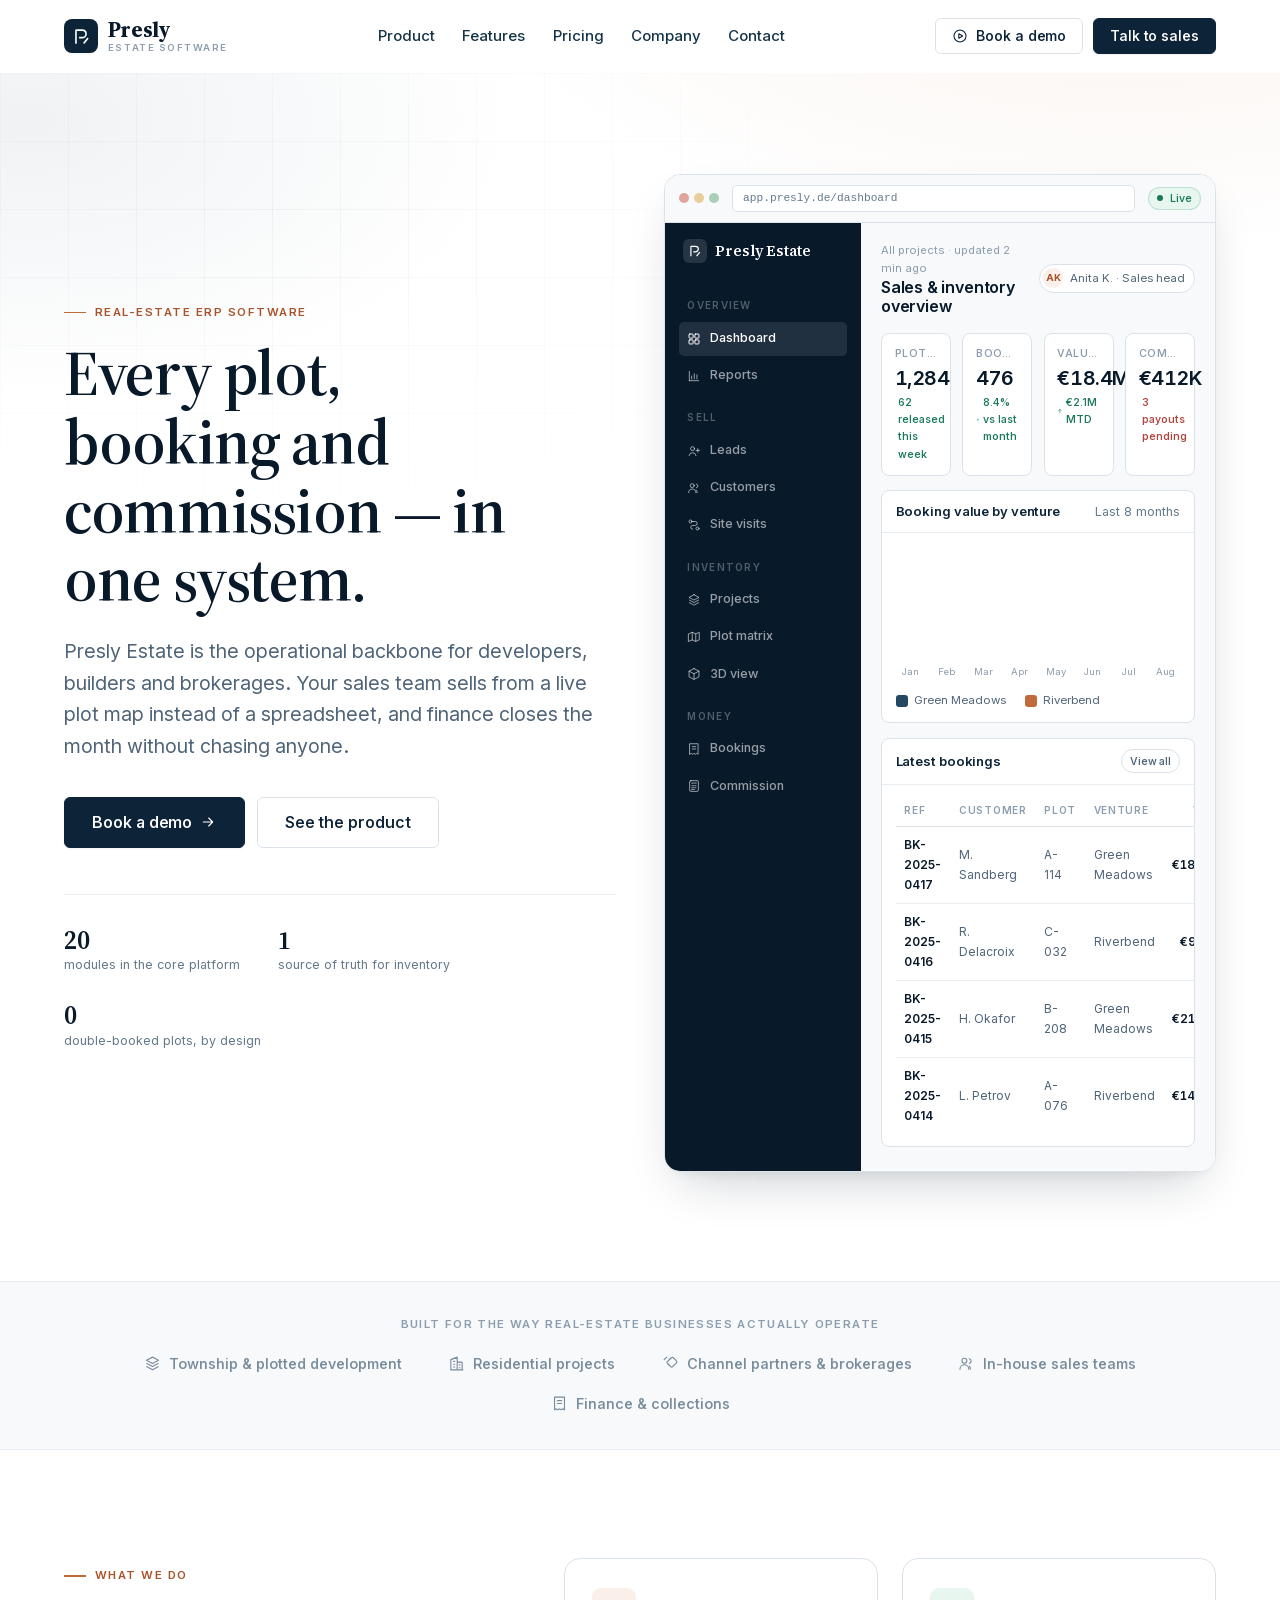
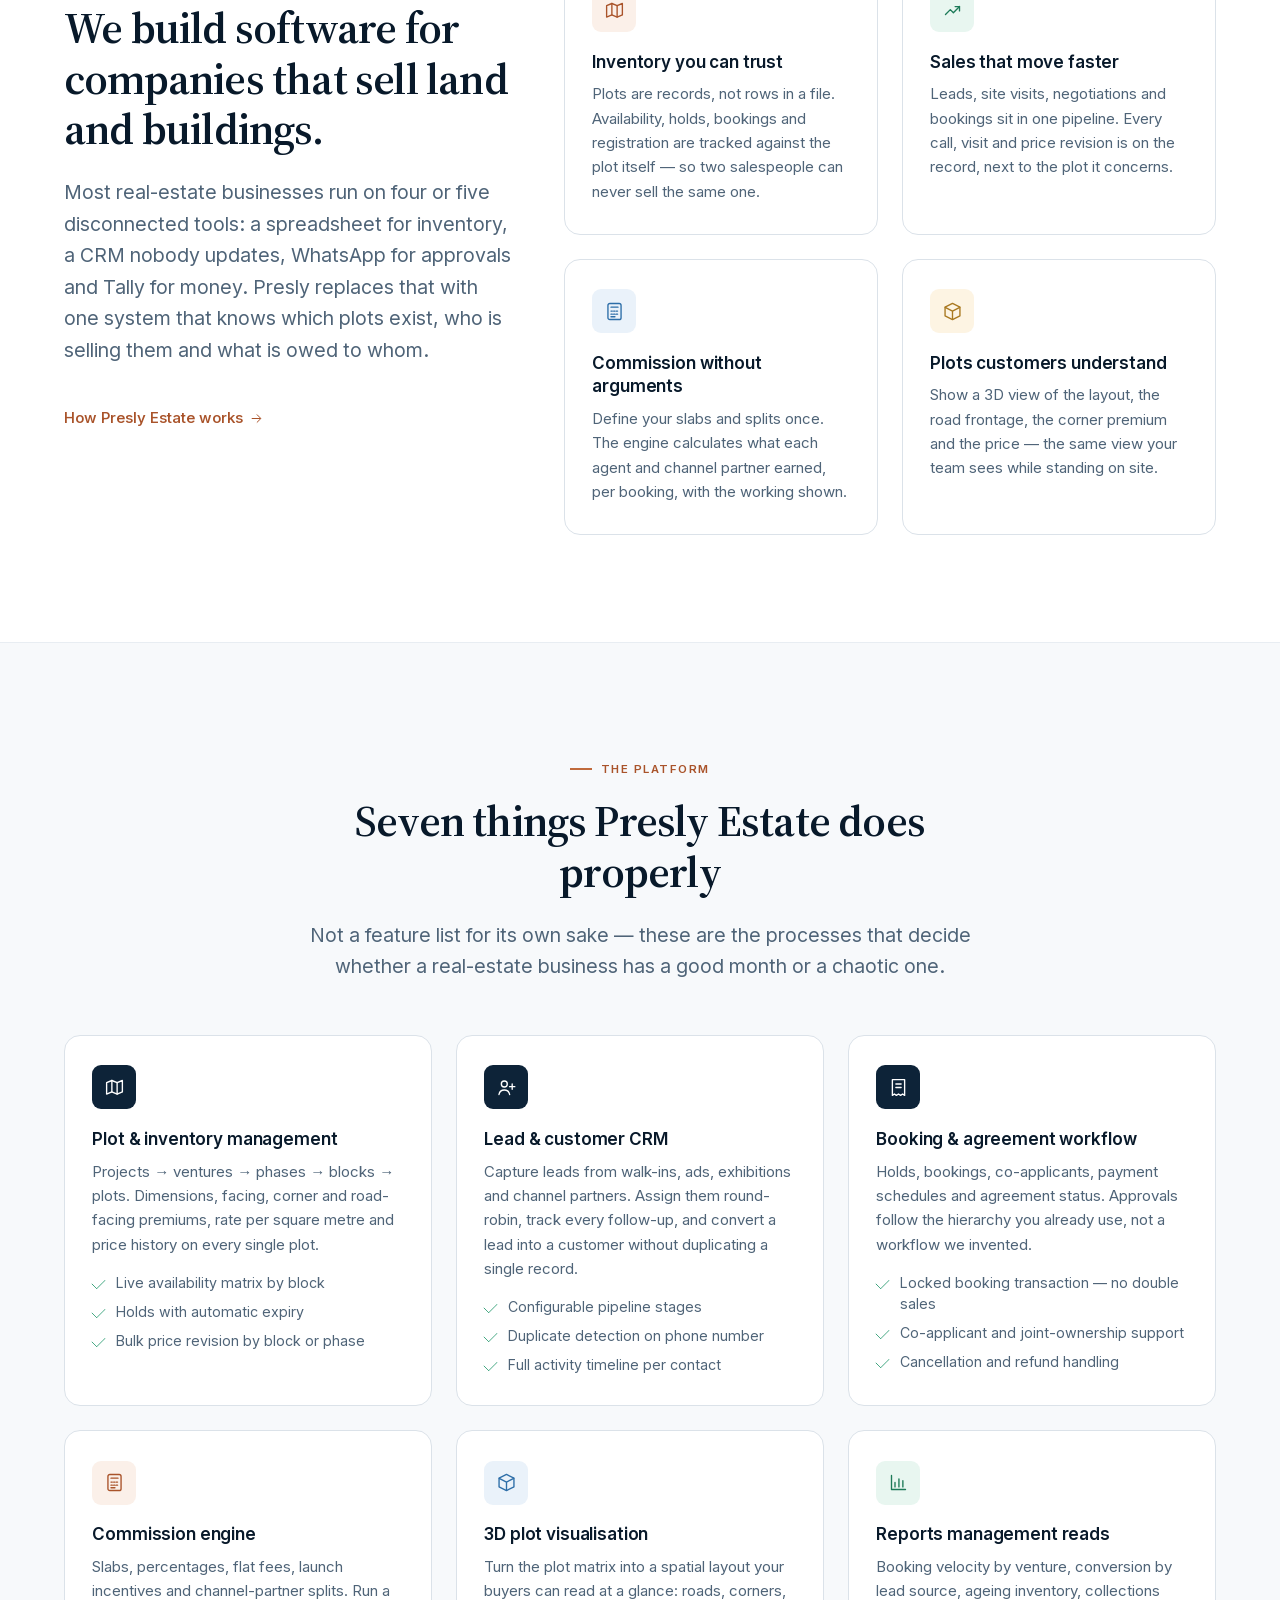
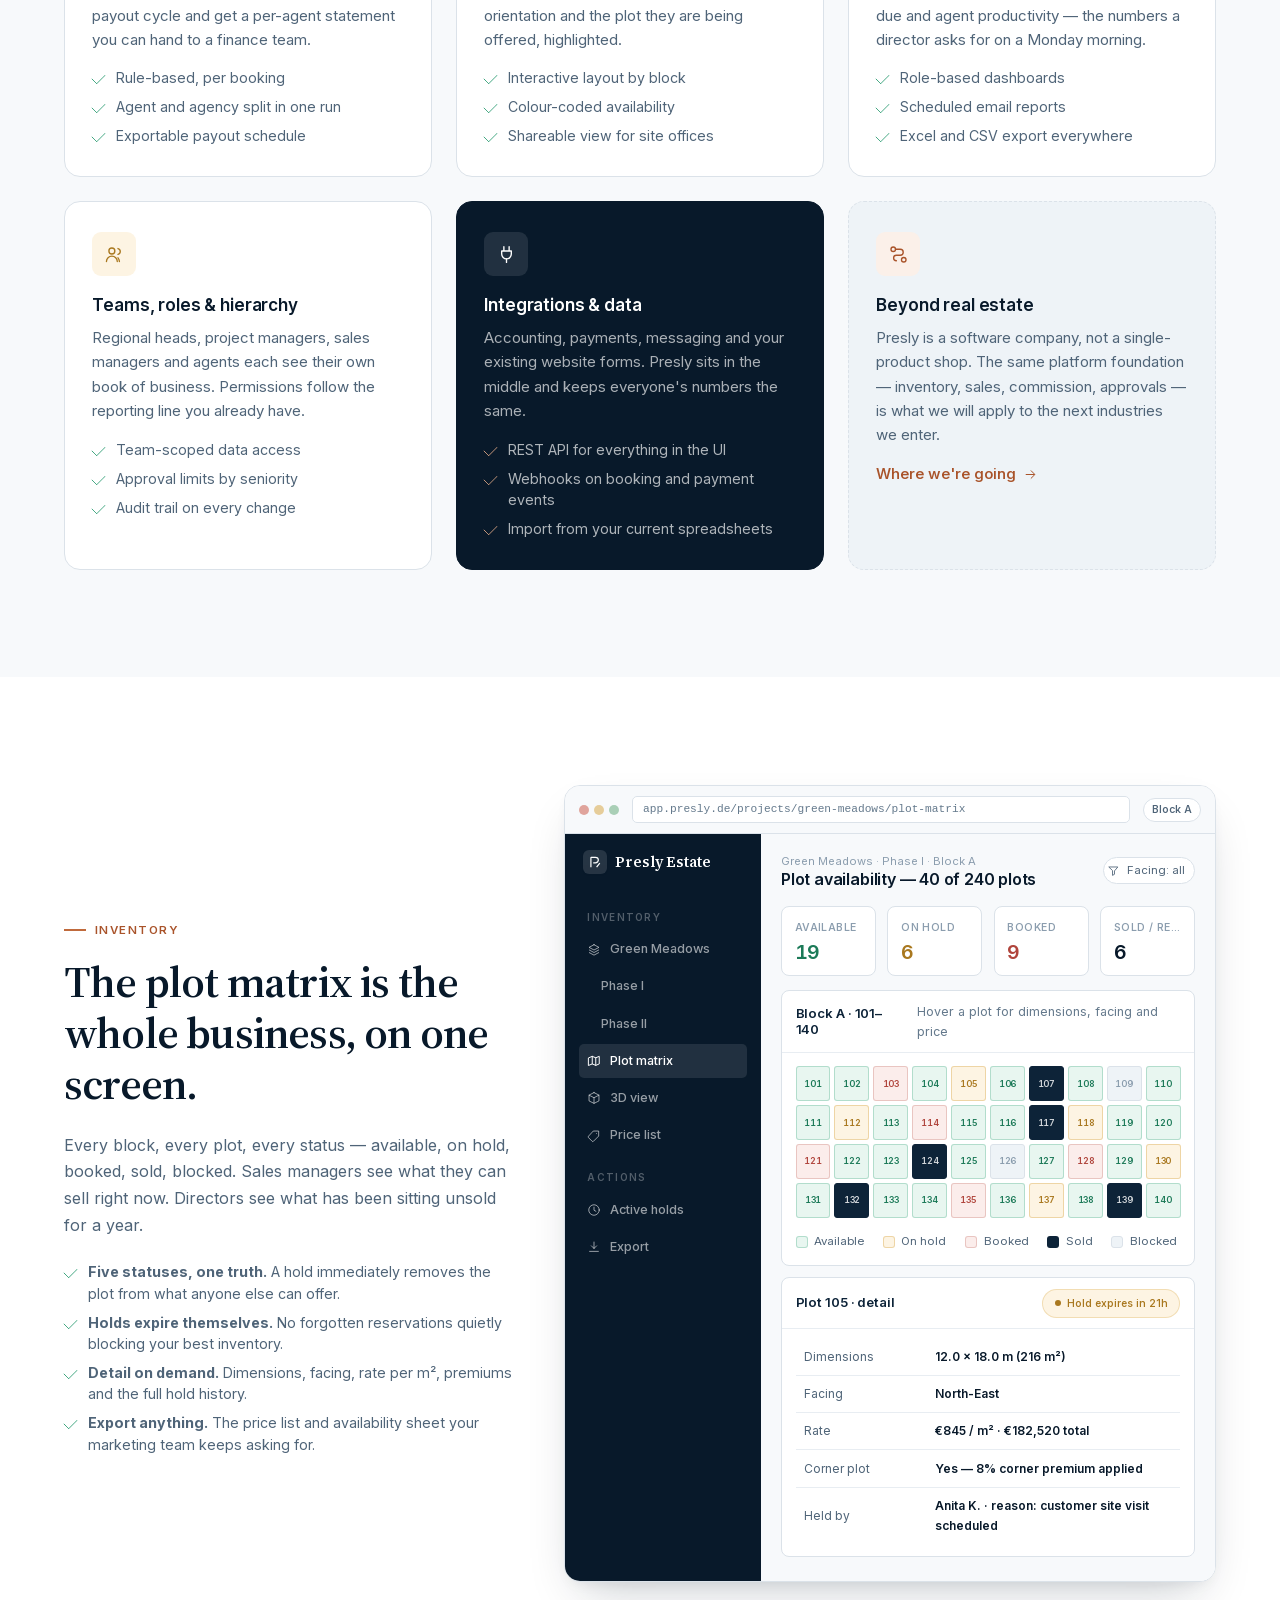
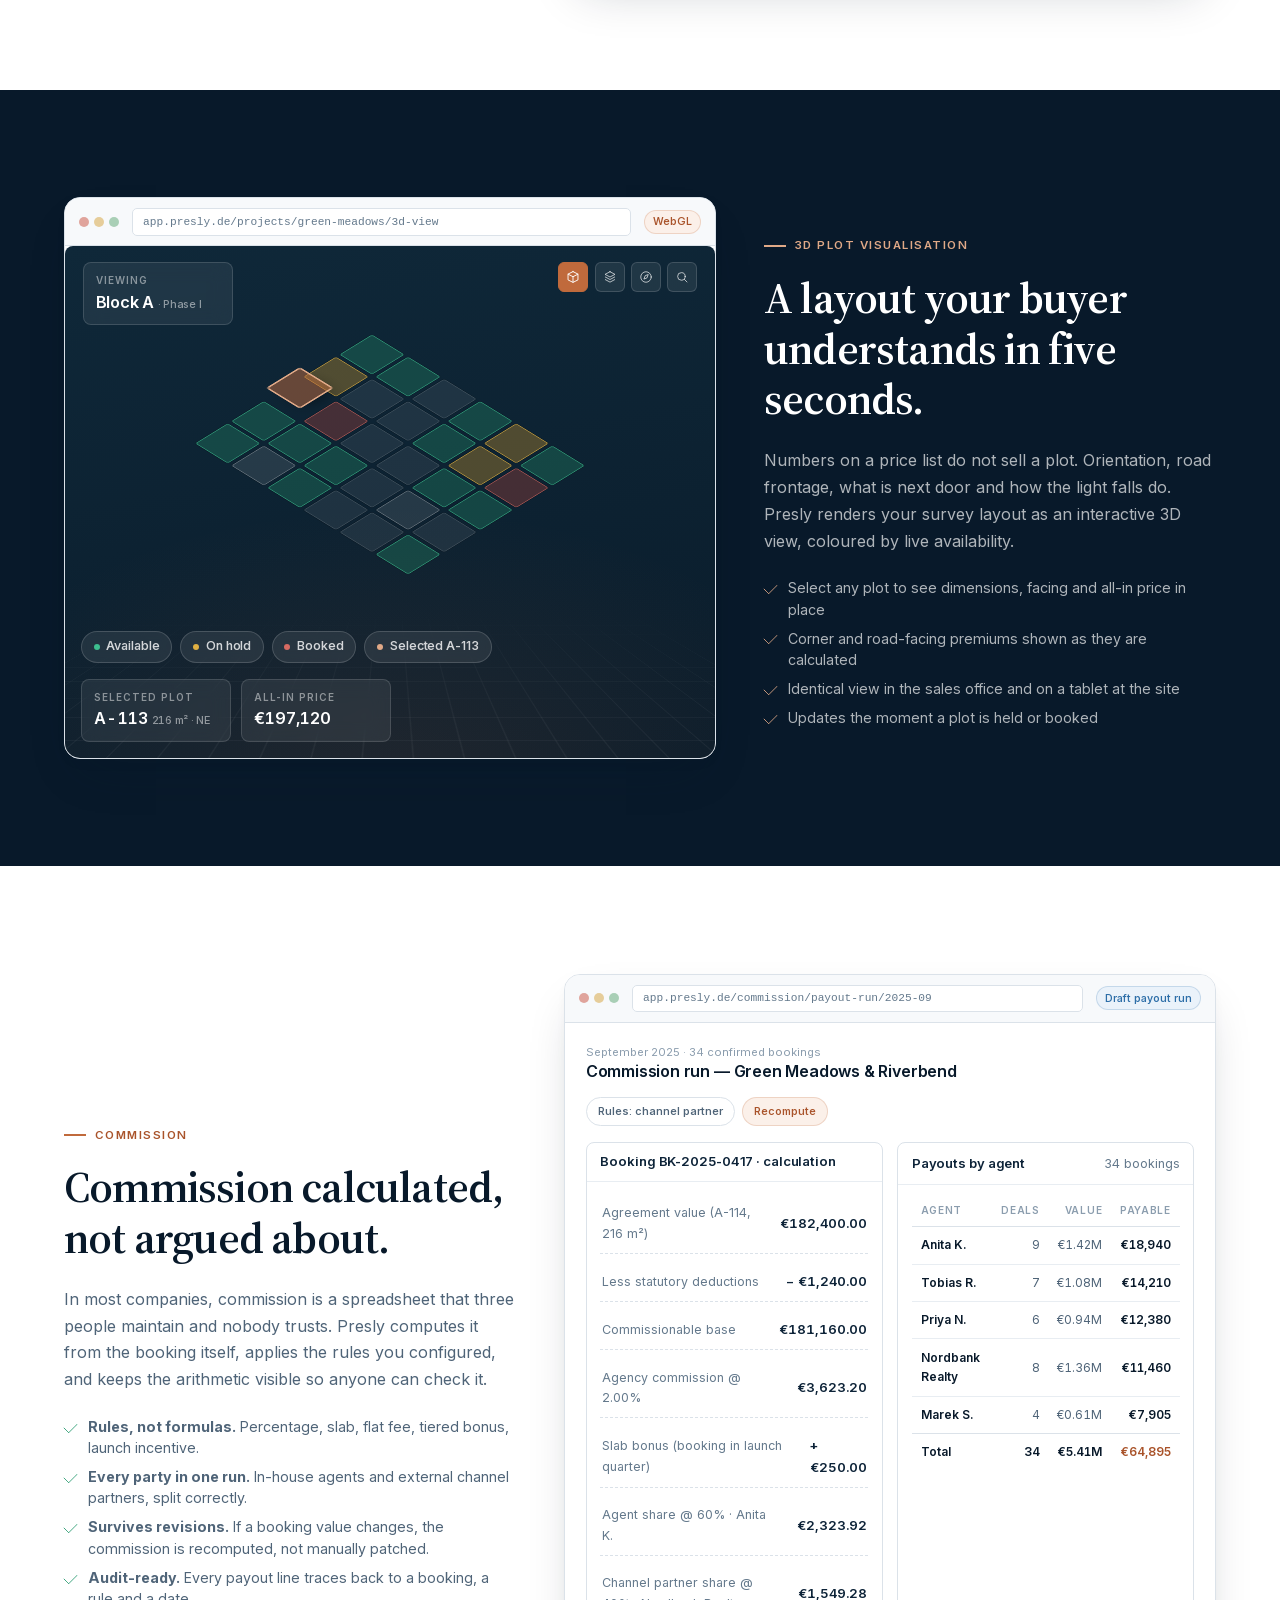
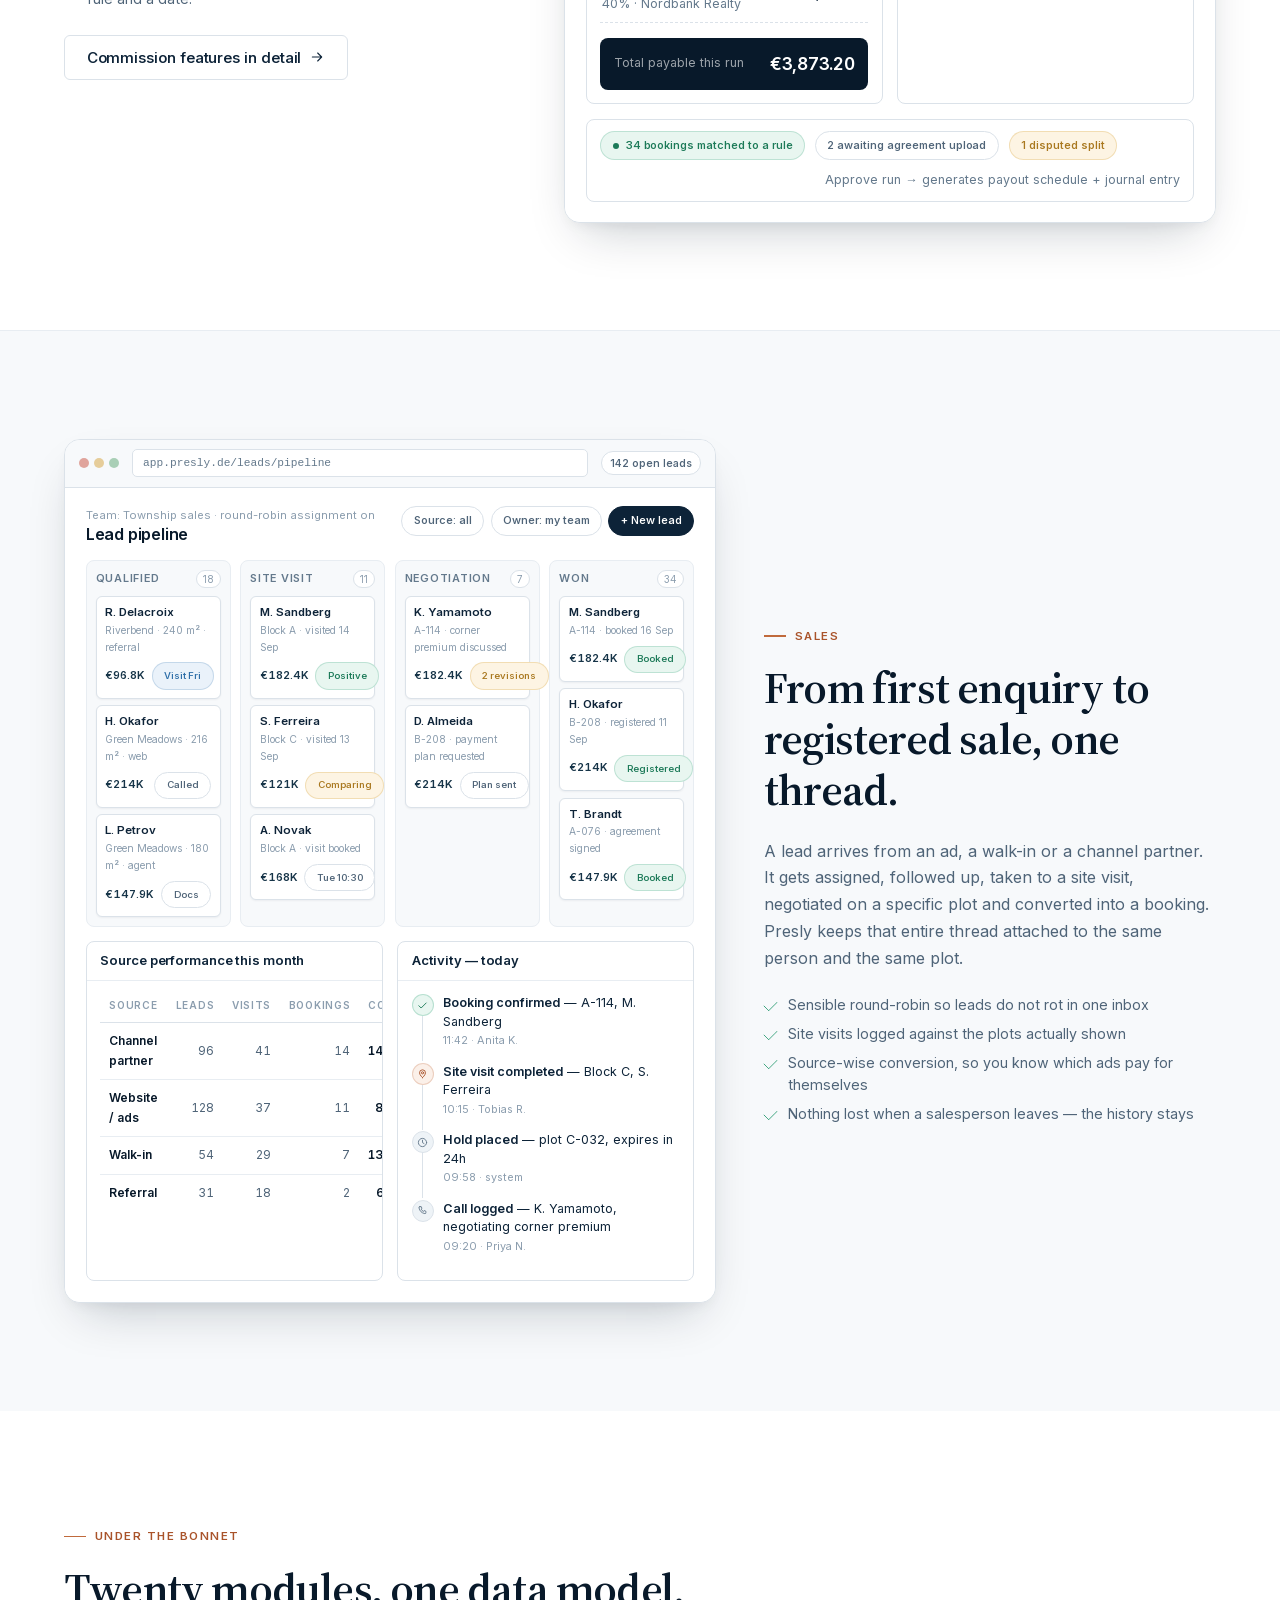
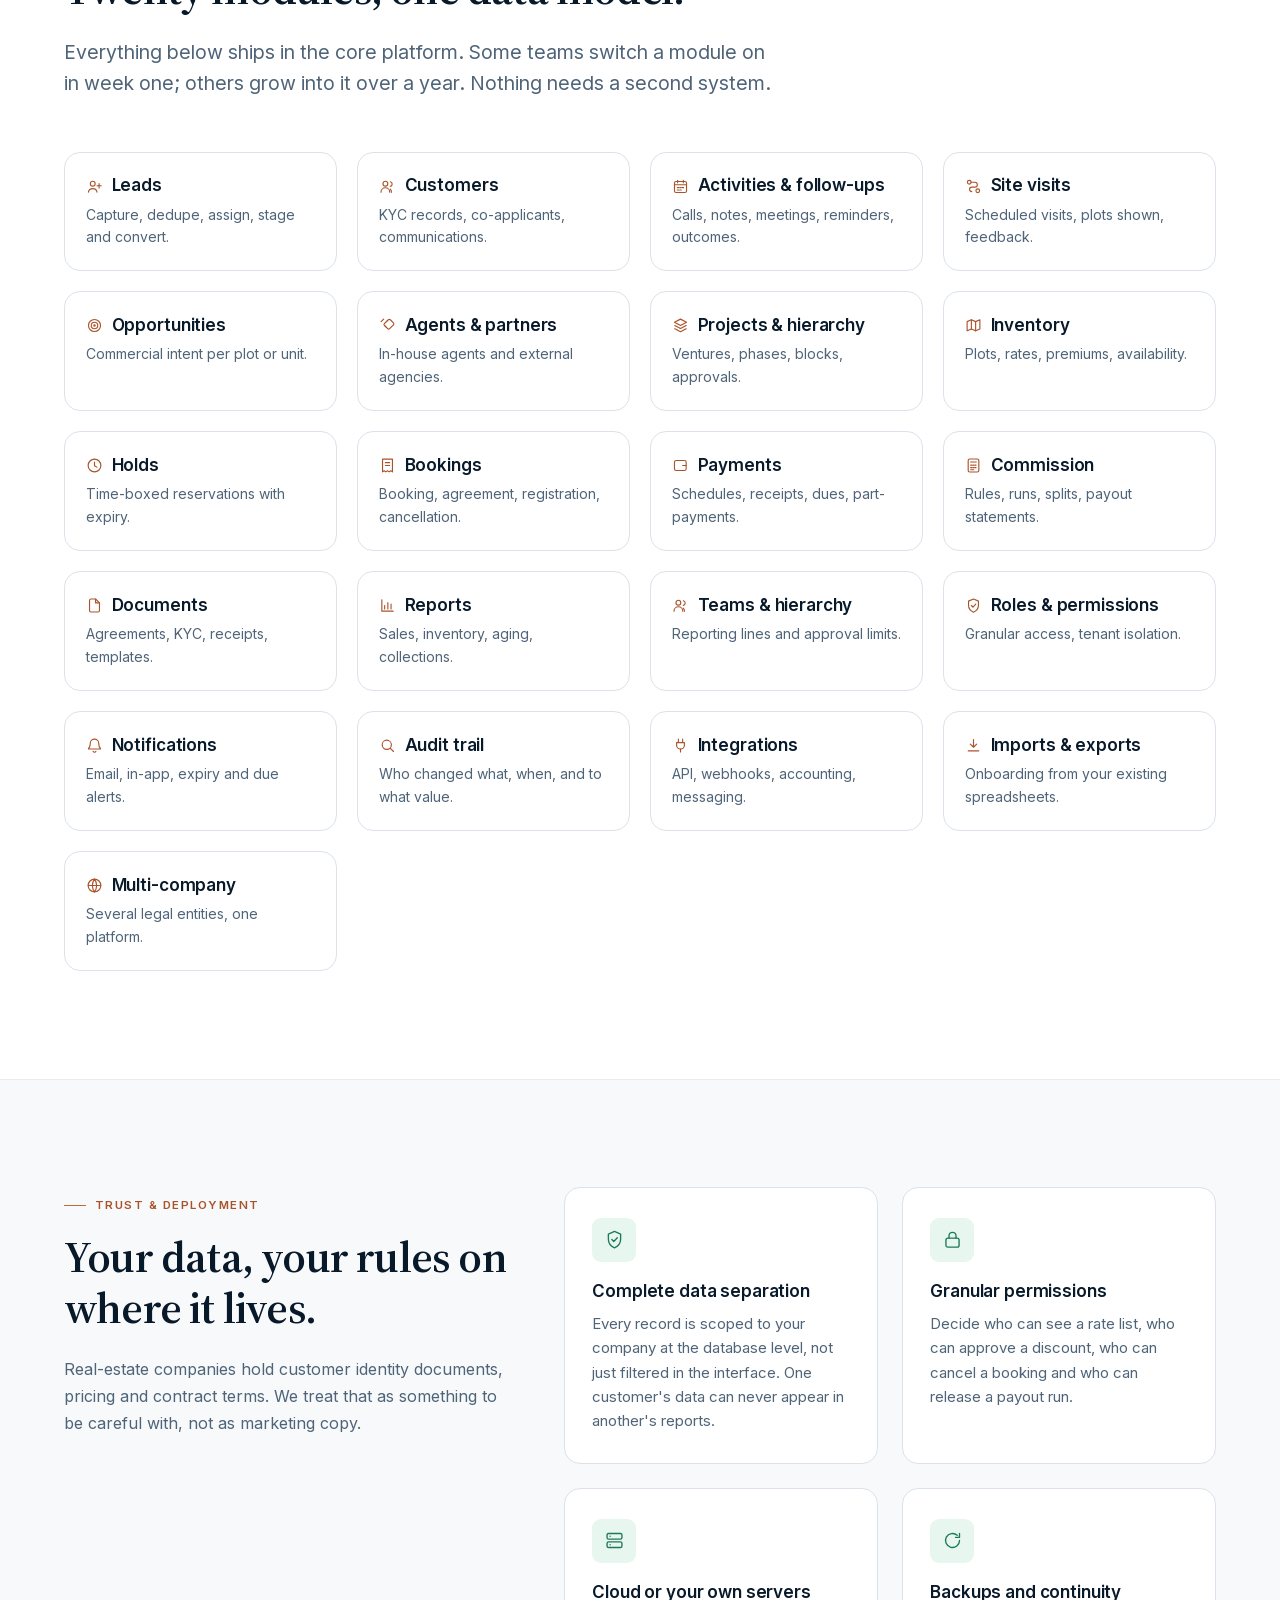
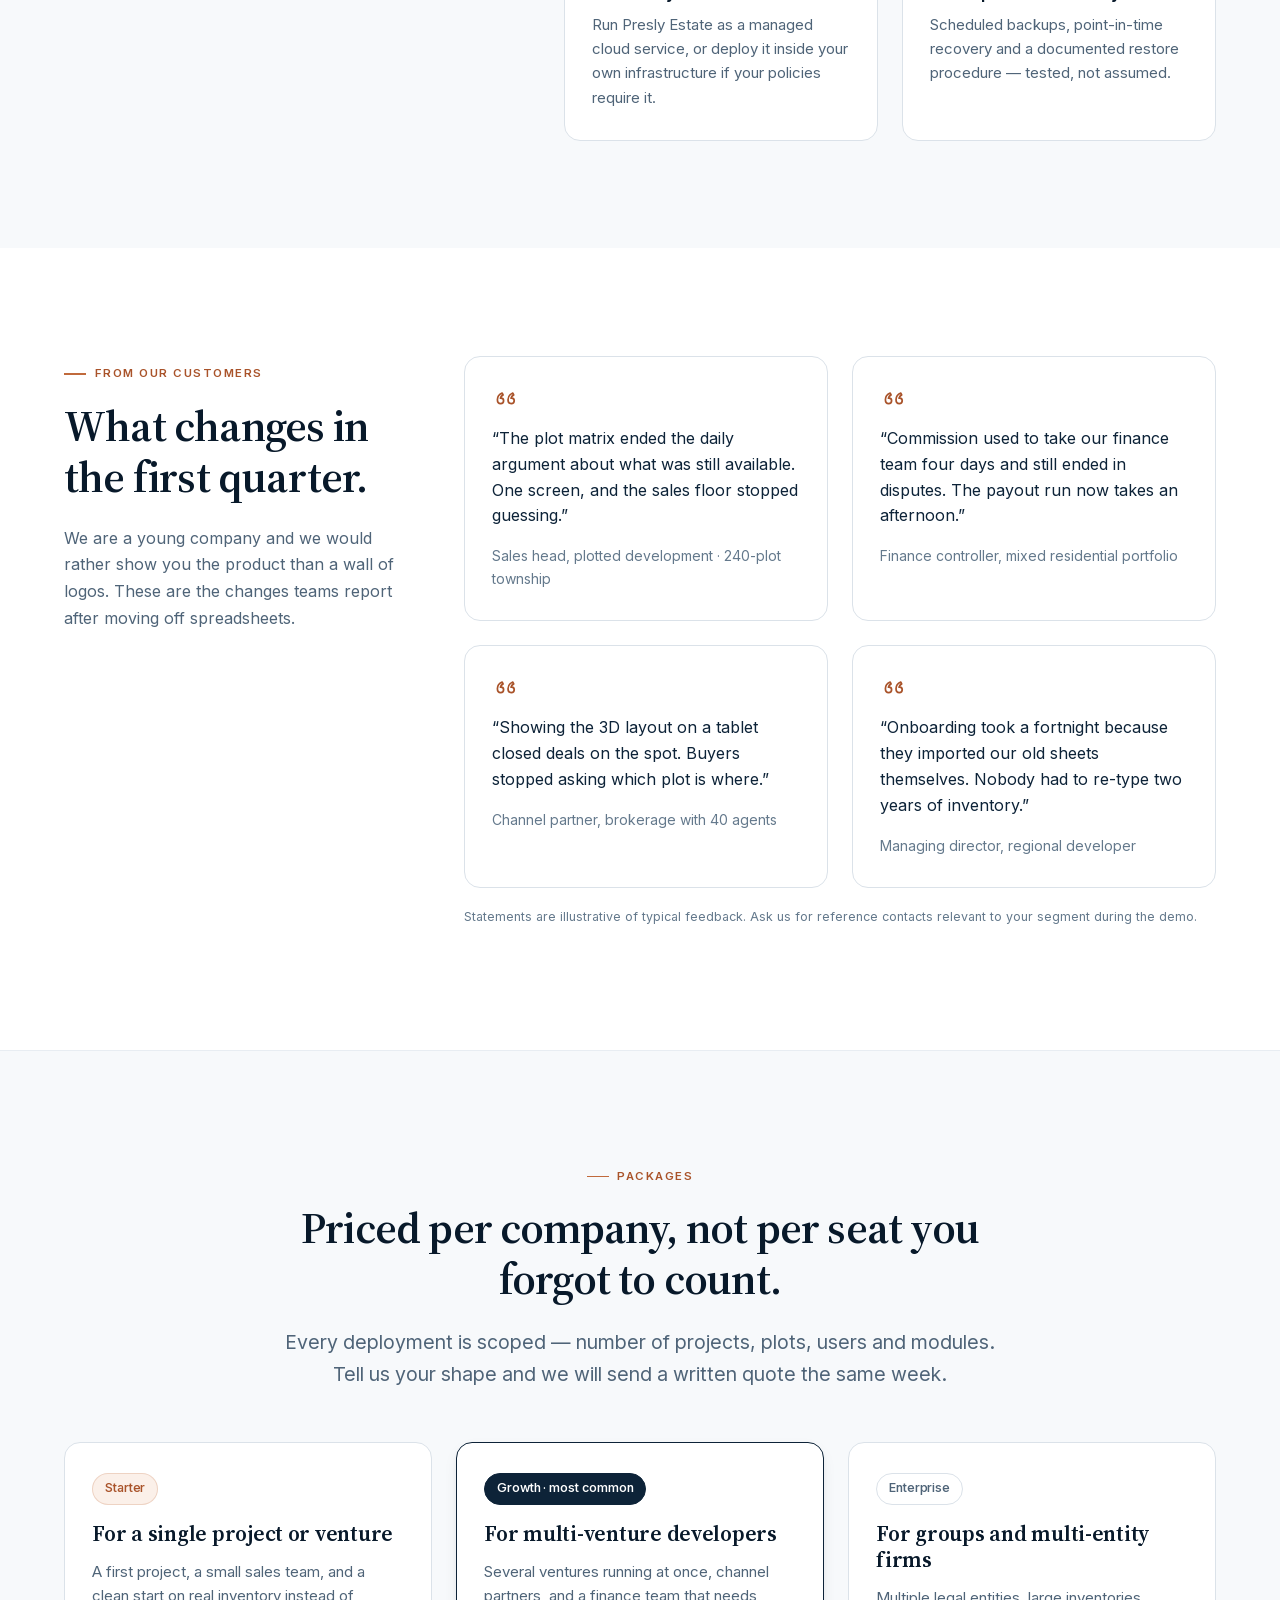
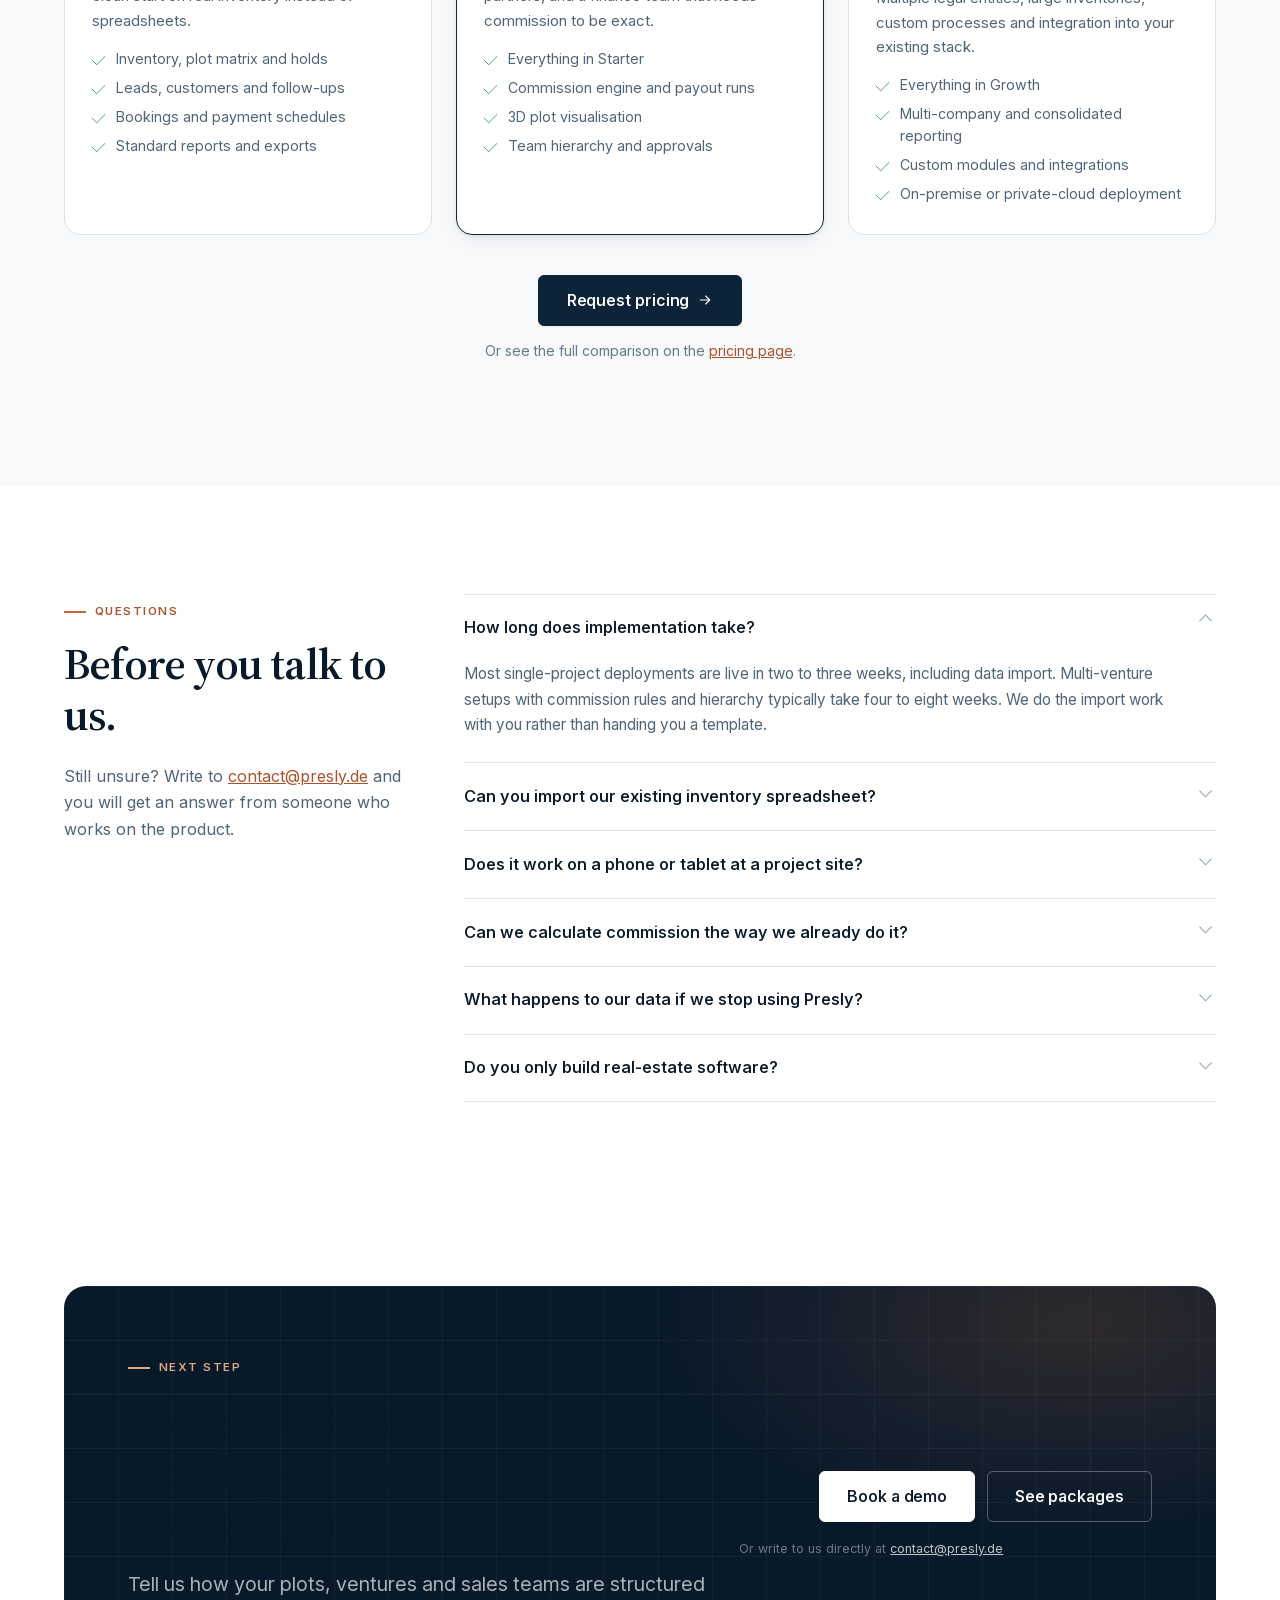
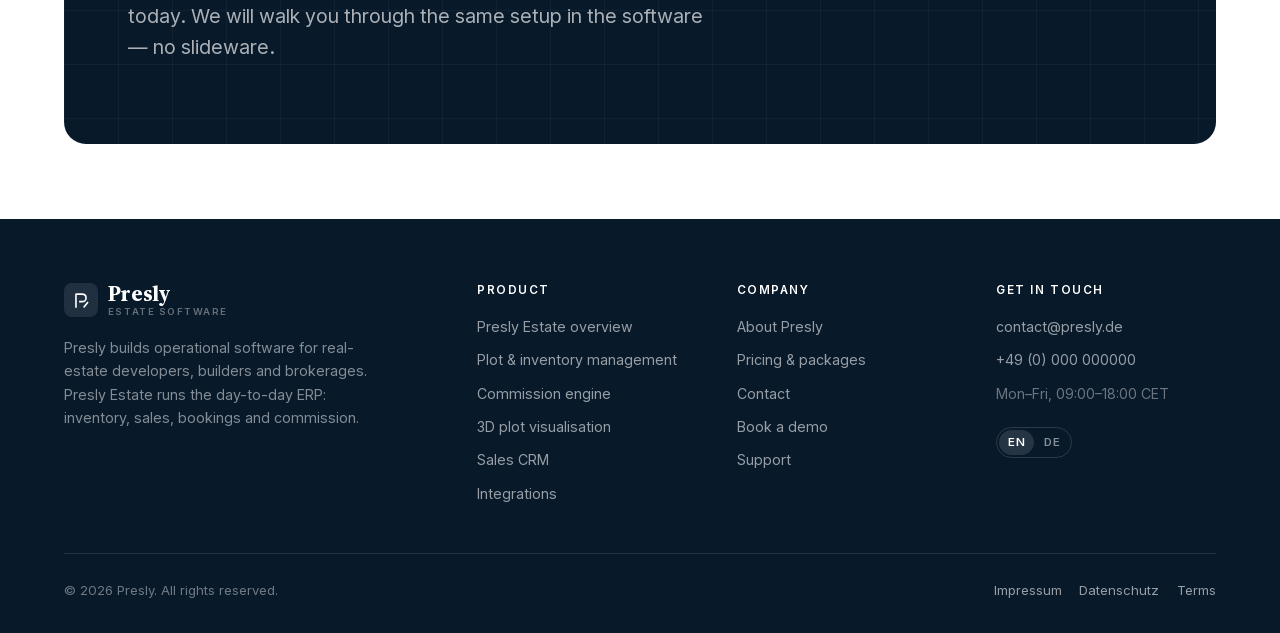
==== index.html @ ed8a93a8 "Initial commit: presly.de static marketing site Static HTML/CSS/JS site with no build step, publishe" ====
<!DOCTYPE html>
<html lang="en">
<head>
<meta charset="utf-8">
<meta name="viewport" content="width=device-width, initial-scale=1">
<title>Presly — Real-Estate ERP for Plots, Bookings &amp; Commission</title>
<meta name="description" content="ERP software for real-estate developers, builders and brokerages. Live plot inventory, sales CRM, bookings and an automated commission engine in one system.">
<link rel="canonical" href="https://www.presly.de/">
<meta name="theme-color" content="#0d2338">
<meta property="og:type" content="website">
<meta property="og:site_name" content="Presly">
<meta property="og:title" content="Presly — Real-Estate ERP for Plots, Bookings &amp; Commission">
<meta property="og:description" content="Live plot inventory, sales CRM, booking workflows and an automated commission engine for real-estate companies.">
<meta property="og:url" content="https://www.presly.de/">
<meta property="og:image" content="https://www.presly.de/assets/img/og-cover.png">
<meta name="twitter:card" content="summary_large_image">
<link rel="icon" href="assets/img/favicon.svg" type="image/svg+xml">
<link rel="apple-touch-icon" href="assets/img/favicon.svg">
<link rel="stylesheet" href="assets/fonts/fonts.css">
<link rel="stylesheet" href="assets/vendor/bootstrap/bootstrap.min.css">
<link rel="stylesheet" href="assets/css/presly.css">
</head>
<body data-page="index">
<svg xmlns="http://www.w3.org/2000/svg" style="display:none" aria-hidden="true" focusable="false">
  <defs>
    <!-- Presly mark: a surveyed plot corner, drawn as a monogram P in negative space -->
    <symbol id="i-mark" viewBox="0 0 24 24">
      <path d="M5 20V4.6c0-.33.27-.6.6-.6h7.1c2.9 0 5.05 2.02 5.05 4.72 0 2.7-2.15 4.7-5.05 4.7H10" fill="none" stroke="currentColor" stroke-width="2.05" stroke-linecap="square" stroke-linejoin="miter"/>
      <path d="M15.4 20 19.6 14.6" fill="none" stroke="currentColor" stroke-width="2.05" stroke-linecap="square"/>
    </symbol>

    <symbol id="i-arrow-right" viewBox="0 0 24 24"><path d="M5 12h13M13 6l6 6-6 6"/></symbol>
    <symbol id="i-arrow-up-right" viewBox="0 0 24 24"><path d="M7 17 17 7M8 7h9v9"/></symbol>
    <symbol id="i-arrow-up" viewBox="0 0 24 24"><path d="M12 19V5M6 11l6-6 6 6"/></symbol>
    <symbol id="i-arrow-down" viewBox="0 0 24 24"><path d="M12 5v14M6 13l6 6 6-6"/></symbol>
    <symbol id="i-check" viewBox="0 0 24 24"><path d="m4 12.5 5 5L20 6.5"/></symbol>
    <symbol id="i-check-circle" viewBox="0 0 24 24"><circle cx="12" cy="12" r="9"/><path d="m8 12.4 2.7 2.7L16.2 9.6"/></symbol>
    <symbol id="i-x" viewBox="0 0 24 24"><path d="M18 6 6 18M6 6l12 12"/></symbol>
    <symbol id="i-minus" viewBox="0 0 24 24"><path d="M5 12h14"/></symbol>
    <symbol id="i-menu" viewBox="0 0 24 24"><path d="M3 6h18M3 12h18M3 18h18"/></symbol>
    <symbol id="i-chevron-down" viewBox="0 0 24 24"><path d="m6 9 6 6 6-6"/></symbol>
    <symbol id="i-chevron-right" viewBox="0 0 24 24"><path d="m9 6 6 6-6 6"/></symbol>

    <symbol id="i-building" viewBox="0 0 24 24"><path d="M4 21V6.5L13 3v18M13 10h6.5a.5.5 0 0 1 .5.5V21M4 21h17M8 9h1.5M8 13h1.5M8 17h1.5M16 14h1M16 18h1"/></symbol>
    <symbol id="i-map" viewBox="0 0 24 24"><path d="m3 6.5 6-2.5 6 2.5 6-2.5v13l-6 2.5-6-2.5-6 2.5z"/><path d="M9 4v13M15 6.5v13"/></symbol>
    <symbol id="i-pin" viewBox="0 0 24 24"><path d="M12 21s6.5-5.5 6.5-10.5a6.5 6.5 0 1 0-13 0C5.5 15.5 12 21 12 21Z"/><circle cx="12" cy="10.5" r="2.4"/></symbol>
    <symbol id="i-layers" viewBox="0 0 24 24"><path d="m12 3 8.5 4.5L12 12 3.5 7.5 12 3Z"/><path d="m4 12 8 4.3 8-4.3M4 16.5 12 20.8l8-4.3"/></symbol>
    <symbol id="i-cube" viewBox="0 0 24 24"><path d="M12 2.8 20.5 7v10L12 21.2 3.5 17V7L12 2.8Z"/><path d="M3.7 7.2 12 11.5l8.3-4.3M12 11.5V21"/></symbol>
    <symbol id="i-grid" viewBox="0 0 24 24"><rect x="3.5" y="3.5" width="7" height="7" rx="1.2"/><rect x="13.5" y="3.5" width="7" height="7" rx="1.2"/><rect x="3.5" y="13.5" width="7" height="7" rx="1.2"/><rect x="13.5" y="13.5" width="7" height="7" rx="1.2"/></symbol>
    <symbol id="i-chart" viewBox="0 0 24 24"><path d="M4 20V4M4 20h16"/><path d="M8 17v-5M12.5 17V8M17 17v-7"/></symbol>
    <symbol id="i-trend" viewBox="0 0 24 24"><path d="M4 16.5 9.5 11l3.5 3.5L20 7.5"/><path d="M15 7.5h5v5"/></symbol>
    <symbol id="i-pie" viewBox="0 0 24 24"><path d="M12 3v9h9"/><path d="M20.5 12A8.5 8.5 0 1 1 12 3.5"/></symbol>
    <symbol id="i-users" viewBox="0 0 24 24"><circle cx="9" cy="8" r="3.4"/><path d="M2.8 20a6.2 6.2 0 0 1 12.4 0"/><path d="M16 5.2a3.4 3.4 0 0 1 0 6.6M17.6 20a6.4 6.4 0 0 0-1.6-4.2"/></symbol>
    <symbol id="i-user-plus" viewBox="0 0 24 24"><circle cx="9.5" cy="8" r="3.4"/><path d="M3.4 20a6.2 6.2 0 0 1 12.2 0M18.5 8v6M15.5 11h6"/></symbol>
    <symbol id="i-handshake" viewBox="0 0 24 24"><path d="m11 6 2.2-2.1a2 2 0 0 1 2.8 0l4.4 4.3a2 2 0 0 1 0 2.8L15 16.4a2 2 0 0 1-2.8 0L8 12.2"/><path d="M11 6 7.6 9.4a1.6 1.6 0 0 0 0 2.3l3 3M3 6.5 6.6 3"/></symbol>
    <symbol id="i-calc" viewBox="0 0 24 24"><rect x="4.5" y="2.8" width="15" height="18.4" rx="2.2"/><path d="M8 7h8M8 11.5h1.5M11 11.5h1.5M14 11.5h1.5M8 15h1.5M11 15h1.5M14 15h1.5M8 18h4.5"/></symbol>
    <symbol id="i-receipt" viewBox="0 0 24 24"><path d="M5 3h14v18l-2.3-1.6L14.4 21l-2.4-1.6L9.6 21l-2.3-1.6L5 21z"/><path d="M9 8h6M9 12h6"/></symbol>
    <symbol id="i-wallet" viewBox="0 0 24 24"><path d="M3.5 7.5A2.5 2.5 0 0 1 6 5h11.5A2.5 2.5 0 0 1 20 7.5v9A2.5 2.5 0 0 1 17.5 19H6a2.5 2.5 0 0 1-2.5-2.5z"/><path d="M15 12h5"/></symbol>
    <symbol id="i-calendar" viewBox="0 0 24 24"><rect x="3.5" y="5" width="17" height="15.5" rx="2.2"/><path d="M3.5 9.5h17M8 3.2v3.6M16 3.2v3.6"/><path d="M7.5 13.5h2M11 13.5h2M14.5 13.5h2M7.5 17h2M11 17h2"/></symbol>
    <symbol id="i-clock" viewBox="0 0 24 24"><circle cx="12" cy="12" r="9"/><path d="M12 7v5.3l3.3 2"/></symbol>
    <symbol id="i-bell" viewBox="0 0 24 24"><path d="M6 9a6 6 0 1 1 12 0c0 5 1.6 6.5 2.4 7.2.3.3.1.8-.3.8H3.9c-.4 0-.6-.5-.3-.8C4.4 15.5 6 14 6 9Z"/><path d="M10 20.2a2.2 2.2 0 0 0 4 0"/></symbol>
    <symbol id="i-search" viewBox="0 0 24 24"><circle cx="11" cy="11" r="6.5"/><path d="m16 16 4.5 4.5"/></symbol>
    <symbol id="i-filter" viewBox="0 0 24 24"><path d="M4 5.5h16l-6.2 7.3V19l-3.6 2v-8.2z"/></symbol>
    <symbol id="i-download" viewBox="0 0 24 24"><path d="M12 3.5v11M7.5 10 12 14.5 16.5 10M4.5 19.5h15"/></symbol>
    <symbol id="i-upload" viewBox="0 0 24 24"><path d="M12 15V4M7.5 8.5 12 4l4.5 4.5M4.5 19.5h15"/></symbol>
    <symbol id="i-file" viewBox="0 0 24 24"><path d="M13.5 2.8H7a2 2 0 0 0-2 2v14.4a2 2 0 0 0 2 2h10a2 2 0 0 0 2-2V8.3z"/><path d="M13.5 2.8v5.5H19"/></symbol>
    <symbol id="i-folder" viewBox="0 0 24 24"><path d="M3.5 7.5A2 2 0 0 1 5.5 5.5h3.6l2 2.5h7.4a2 2 0 0 1 2 2v7.5a2 2 0 0 1-2 2h-13a2 2 0 0 1-2-2z"/></symbol>
    <symbol id="i-shield" viewBox="0 0 24 24"><path d="M12 21.5c4.5-2 7-5.3 7-9.8V5.8L12 2.8 5 5.8v5.9c0 4.5 2.5 7.8 7 9.8Z"/><path d="m9 12 2.2 2.2L15.2 10"/></symbol>
    <symbol id="i-lock" viewBox="0 0 24 24"><rect x="4.5" y="10.5" width="15" height="10.2" rx="2.2"/><path d="M8 10.5V7.8a4 4 0 0 1 8 0v2.7"/></symbol>
    <symbol id="i-cloud" viewBox="0 0 24 24"><path d="M7.2 19h10a4.3 4.3 0 0 0 .5-8.6 6 6 0 0 0-11.4-1.6A4.2 4.2 0 0 0 7.2 19Z"/></symbol>
    <symbol id="i-server" viewBox="0 0 24 24"><rect x="3.5" y="4" width="17" height="6.4" rx="1.8"/><rect x="3.5" y="13.6" width="17" height="6.4" rx="1.8"/><path d="M7 7.2h.01M7 16.8h.01"/></symbol>
    <symbol id="i-globe" viewBox="0 0 24 24"><circle cx="12" cy="12" r="9"/><path d="M3.2 12h17.6M12 3a15 15 0 0 1 0 18M12 3a15 15 0 0 0 0 18"/></symbol>
    <symbol id="i-phone" viewBox="0 0 24 24"><path d="M6.2 3.6h3.1l1.6 4-2 1.3a11.5 11.5 0 0 0 5.2 5.2l1.3-2 4 1.6v3.1a2 2 0 0 1-2.2 2A16.4 16.4 0 0 1 4.2 5.8a2 2 0 0 1 2-2.2Z"/></symbol>
    <symbol id="i-mail" viewBox="0 0 24 24"><rect x="3" y="5" width="18" height="14" rx="2.2"/><path d="m3.8 6.6 7.2 5.4a1.7 1.7 0 0 0 2 0l7.2-5.4"/></symbol>
    <symbol id="i-send" viewBox="0 0 24 24"><path d="M21 3 10.5 13.5M21 3l-6.8 18-3.7-7.5L3 9.8 21 3Z"/></symbol>
    <symbol id="i-message" viewBox="0 0 24 24"><path d="M20.5 12a8 8 0 0 1-8 8H4.5l1.7-3.3A8 8 0 1 1 20.5 12Z"/></symbol>
    <symbol id="i-help" viewBox="0 0 24 24"><circle cx="12" cy="12" r="9"/><path d="M9.6 9.4a2.5 2.5 0 0 1 4.9.6c0 1.7-2.4 2-2.4 3.6"/><path d="M12 17.2h.01"/></symbol>
    <symbol id="i-target" viewBox="0 0 24 24"><circle cx="12" cy="12" r="8.5"/><circle cx="12" cy="12" r="4.6"/><circle cx="12" cy="12" r="1"/></symbol>
    <symbol id="i-compass" viewBox="0 0 24 24"><circle cx="12" cy="12" r="9"/><path d="m15.6 8.4-2 5.2-5.2 2 2-5.2z"/></symbol>
    <symbol id="i-sliders" viewBox="0 0 24 24"><path d="M4 7h9M17 7h3M4 12h3M11 12h9M4 17h9M17 17h3"/><circle cx="15" cy="7" r="2"/><circle cx="9" cy="12" r="2"/><circle cx="15" cy="17" r="2"/></symbol>
    <symbol id="i-key" viewBox="0 0 24 24"><circle cx="8" cy="15.5" r="4.2"/><path d="m11 12.5 7.5-7.5M16 7.5 18.5 10M14 9.5l2 2"/></symbol>
    <symbol id="i-tag" viewBox="0 0 24 24"><path d="M11.4 3.5H20v8.6l-8.9 8.9a1.6 1.6 0 0 1-2.3 0l-6.3-6.3a1.6 1.6 0 0 1 0-2.3z"/><path d="M16.2 7.8h.01"/></symbol>
    <symbol id="i-route" viewBox="0 0 24 24"><circle cx="6" cy="6" r="2.6"/><circle cx="18" cy="18" r="2.6"/><path d="M8.6 6H14a3.4 3.4 0 0 1 0 6.8H9.6a3.2 3.2 0 0 0 0 6.4"/></symbol>
    <symbol id="i-refresh" viewBox="0 0 24 24"><path d="M20 12a8 8 0 1 1-2.6-5.9"/><path d="M20 4v4.5h-4.5"/></symbol>
    <symbol id="i-plug" viewBox="0 0 24 24"><path d="M9 3v5M15 3v5M6.5 8h11v3.5a5.5 5.5 0 0 1-11 0z"/><path d="M12 17v4"/></symbol>
    <symbol id="i-code" viewBox="0 0 24 24"><path d="m8.5 8-4 4 4 4M15.5 8l4 4-4 4"/></symbol>
    <symbol id="i-book" viewBox="0 0 24 24"><path d="M4 4.5A1.5 1.5 0 0 1 5.5 3H11v16.5H5.5A1.5 1.5 0 0 0 4 21z"/><path d="M20 4.5A1.5 1.5 0 0 0 18.5 3H13v16.5h5.5A1.5 1.5 0 0 1 20 21z"/></symbol>
    <symbol id="i-play" viewBox="0 0 24 24"><circle cx="12" cy="12" r="9"/><path d="M10.2 8.6 16 12l-5.8 3.4z"/></symbol>
    <symbol id="i-plus" viewBox="0 0 24 24"><path d="M12 5v14M5 12h14"/></symbol>
    <symbol id="i-star" viewBox="0 0 24 24"><path d="m12 3.5 2.7 5.6 6.1.9-4.4 4.3 1 6.1-5.4-2.9-5.4 2.9 1-6.1L3.2 10l6.1-.9z"/></symbol>
    <symbol id="i-quote" viewBox="0 0 24 24"><path d="M9.4 6.5C6.6 7.7 5 10 5 12.6c0 2.1 1.2 3.6 3 3.6 1.6 0 2.7-1.1 2.7-2.6 0-1.4-1-2.4-2.4-2.4h-.5c.2-1.2 1.1-2.3 2.4-3zM19.2 6.5c-2.8 1.2-4.4 3.5-4.4 6.1 0 2.1 1.2 3.6 3 3.6 1.6 0 2.7-1.1 2.7-2.6 0-1.4-1-2.4-2.4-2.4h-.5c.2-1.2 1.1-2.3 2.4-3z"/></symbol>
    <symbol id="i-linkedin" viewBox="0 0 24 24"><rect x="3.5" y="3.5" width="17" height="17" rx="2.4"/><path d="M8 10.5V16M8 7.6v.01M11.6 16v-3.2a2 2 0 0 1 4 0V16"/></symbol>
    <symbol id="i-mail-open" viewBox="0 0 24 24"><path d="M3 6.5A2 2 0 0 1 5 5h14a2 2 0 0 1 2 2v9a2 2 0 0 1-2 2H5a2 2 0 0 1-2-2z"/><path d="M3.5 6.8 11 12.2a1.7 1.7 0 0 0 2 0l7.5-5.4"/><path d="M8 18v2h8v-2"/></symbol>
    <symbol id="i-eye" viewBox="0 0 24 24"><path d="M2.5 12S6 6.5 12 6.5 21.5 12 21.5 12 18 17.5 12 17.5 2.5 12 2.5 12Z"/><circle cx="12" cy="12" r="2.9"/></symbol>
    <symbol id="i-logo-lock" viewBox="0 0 24 24"><path d="M4 21V4.5h7.5a4.4 4.4 0 0 1 0 8.8H8"/><path d="M14.5 21 19 15"/></symbol>
  </defs>
</svg>
<!-- ===================== HEADER ===================== -->
<a class="skip-link" href="#main" style="position:absolute;left:-9999px;top:0;z-index:2000;background:#fff;padding:.6rem 1rem;border-radius:0 0 6px 0;font-weight:600" onfocus="this.style.left='0'" onblur="this.style.left='-9999px'">Skip to content</a>
<header class="site-header" id="siteHeader">
  <div class="shell header-inner">
    <a class="brand" href="index.html" aria-label="Presly — home">
      <span class="brand-mark"><svg viewBox="0 0 24 24" aria-hidden="true" style="color:#fff"><use href="#i-mark"></use></svg></span>
      <span class="brand-text">
        <span class="brand-name">Presly</span>
        <span class="brand-sub">Estate Software</span>
      </span>
    </a>

    <nav class="nav-main" aria-label="Primary">
      <a class="nav-link-p" data-nav="product" href="product.html">Product</a>
      <a class="nav-link-p" data-nav="features" href="features.html">Features</a>
      <a class="nav-link-p" data-nav="pricing" href="pricing.html">Pricing</a>
      <a class="nav-link-p" data-nav="about" href="about.html">Company</a>
      <a class="nav-link-p" data-nav="contact" href="contact.html">Contact</a>
    </nav>

    <div class="header-actions">
      <a class="btn btn-line btn-sm" href="contact.html#demo">
        <svg class="ico" aria-hidden="true"><use href="#i-play"></use></svg>
        Book a demo
      </a>
      <a class="btn btn-ink btn-sm" href="contact.html#quote">Talk to sales</a>
      <button class="nav-toggle" id="navToggle" type="button" aria-expanded="false" aria-controls="mobileNav" aria-label="Open menu">
        <svg class="ico" aria-hidden="true"><use href="#i-menu"></use></svg>
      </button>
    </div>
  </div>

  <div class="mobile-nav" id="mobileNav">
    <div class="shell">
      <a class="m-link" href="product.html">Product</a>
      <a class="m-link" href="features.html">Features</a>
      <a class="m-link" href="pricing.html">Pricing</a>
      <a class="m-link" href="about.html">Company</a>
      <a class="m-link" href="contact.html">Contact</a>
      <div class="m-cta">
        <a class="btn btn-line" href="contact.html#demo">Book a demo</a>
        <a class="btn btn-ink" href="contact.html#quote">Talk to sales</a>
      </div>
    </div>
  </div>
</header>

<main id="main">

  <!-- ================= HERO ================= -->
  <section class="hero">
    <div class="shell">
      <div class="row align-items-center g-5">
        <div class="col-lg-6">
          <span class="eyebrow">Real-estate ERP software</span>
          <h1 class="t-hero">
            Every plot, booking and commission — in one system.
          </h1>
          <p class="t-lead">
            Presly Estate is the operational backbone for developers, builders and
            brokerages. Your sales team sells from a live plot map instead of a
            spreadsheet, and finance closes the month without chasing anyone.
          </p>
          <div class="hero-cta">
            <a class="btn btn-ink btn-lg" href="contact.html#demo">
              Book a demo
              <svg class="ico" aria-hidden="true"><use href="#i-arrow-right"></use></svg>
            </a>
            <a class="btn btn-line btn-lg" href="product.html">See the product</a>
          </div>

          <div class="hero-meta">
            <div class="hero-meta-item">
              <span class="hero-meta-num">20</span>
              <span class="hero-meta-lbl">modules in the core platform</span>
            </div>
            <div class="hero-meta-item">
              <span class="hero-meta-num">1</span>
              <span class="hero-meta-lbl">source of truth for inventory</span>
            </div>
            <div class="hero-meta-item">
              <span class="hero-meta-num">0</span>
              <span class="hero-meta-lbl">double-booked plots, by design</span>
            </div>
          </div>
        </div>

        <div class="col-lg-6">
          <!-- Product visual: live markup now, real screenshot later -->
          <!-- ============ SHOT: Operations dashboard ============
     This is live HTML, not an image. To swap in a real screenshot later,
     replace the <div class="shot-body">…</div> contents with:
       <div class="shot-body shot-slot"><img src="assets/img/screenshots/dashboard.png" alt="Presly Estate dashboard"></div>
     The frame, ratio and styling stay identical. -->
<div class="shot">
  <div class="shot-bar">
    <span class="shot-dots"><i></i><i></i><i></i></span>
    <span class="shot-url">app.presly.de/dashboard</span>
    <span class="pill pill-green" style="font-size:.66rem;padding:.14rem .5rem"><span class="dot"></span>Live</span>
  </div>
  <div class="shot-body">
    <div class="app">
      <aside class="app-side">
        <div class="app-brand">
          <span class="brand-mark"><svg viewBox="0 0 24 24" aria-hidden="true" style="color:#fff"><use href="#i-mark"></use></svg></span>
          <span>Presly Estate</span>
        </div>
        <span class="app-nav-group">Overview</span>
        <span class="app-nav is-active"><svg class="ico"><use href="#i-grid"></use></svg>Dashboard</span>
        <span class="app-nav"><svg class="ico"><use href="#i-chart"></use></svg>Reports</span>
        <span class="app-nav-group">Sell</span>
        <span class="app-nav"><svg class="ico"><use href="#i-user-plus"></use></svg>Leads</span>
        <span class="app-nav"><svg class="ico"><use href="#i-users"></use></svg>Customers</span>
        <span class="app-nav"><svg class="ico"><use href="#i-route"></use></svg>Site visits</span>
        <span class="app-nav-group">Inventory</span>
        <span class="app-nav"><svg class="ico"><use href="#i-layers"></use></svg>Projects</span>
        <span class="app-nav"><svg class="ico"><use href="#i-map"></use></svg>Plot matrix</span>
        <span class="app-nav"><svg class="ico"><use href="#i-cube"></use></svg>3D view</span>
        <span class="app-nav-group">Money</span>
        <span class="app-nav"><svg class="ico"><use href="#i-receipt"></use></svg>Bookings</span>
        <span class="app-nav"><svg class="ico"><use href="#i-calc"></use></svg>Commission</span>
      </aside>

      <main class="app-main">
        <div class="app-top">
          <div>
            <p class="app-crumb">All projects · updated 2 min ago</p>
            <h3 class="app-title">Sales &amp; inventory overview</h3>
          </div>
          <div class="app-user">
            <span class="app-avatar">AK</span>
            <span>Anita K. · Sales head</span>
          </div>
        </div>

        <div class="kpis">
          <div class="kpi">
            <div class="kpi-lbl">Plots available</div>
            <div class="kpi-val">1,284</div>
            <div class="kpi-delta up"><svg class="ico"><use href="#i-arrow-up"></use></svg>62 released this week</div>
          </div>
          <div class="kpi">
            <div class="kpi-lbl">Booked / sold</div>
            <div class="kpi-val">476</div>
            <div class="kpi-delta up"><svg class="ico"><use href="#i-arrow-up"></use></svg>8.4% vs last month</div>
          </div>
          <div class="kpi">
            <div class="kpi-lbl">Value booked</div>
            <div class="kpi-val">€18.4M</div>
            <div class="kpi-delta up"><svg class="ico"><use href="#i-arrow-up"></use></svg>€2.1M MTD</div>
          </div>
          <div class="kpi">
            <div class="kpi-lbl">Commission payable</div>
            <div class="kpi-val">€412K</div>
            <div class="kpi-delta down"><svg class="ico"><use href="#i-arrow-down"></use></svg>3 payouts pending</div>
          </div>
        </div>

        <div class="panel">
          <div class="panel-head">
            <h4 class="panel-title">Booking value by venture</h4>
            <span class="t-tiny">Last 8 months</span>
          </div>
          <div class="panel-body tight">
            <div class="chart">
              <div class="chart-col"><div class="chart-bar" style="height:44%"></div><div class="chart-bar alt" style="height:18%"></div></div>
              <div class="chart-col"><div class="chart-bar" style="height:56%"></div><div class="chart-bar alt" style="height:22%"></div></div>
              <div class="chart-col"><div class="chart-bar" style="height:38%"></div><div class="chart-bar alt" style="height:31%"></div></div>
              <div class="chart-col"><div class="chart-bar" style="height:68%"></div><div class="chart-bar alt" style="height:26%"></div></div>
              <div class="chart-col"><div class="chart-bar" style="height:61%"></div><div class="chart-bar alt" style="height:40%"></div></div>
              <div class="chart-col"><div class="chart-bar" style="height:82%"></div><div class="chart-bar alt" style="height:34%"></div></div>
              <div class="chart-col"><div class="chart-bar" style="height:74%"></div><div class="chart-bar alt" style="height:47%"></div></div>
              <div class="chart-col"><div class="chart-bar" style="height:96%"></div><div class="chart-bar alt" style="height:52%"></div></div>
            </div>
            <div class="chart-x">
              <span>Jan</span><span>Feb</span><span>Mar</span><span>Apr</span><span>May</span><span>Jun</span><span>Jul</span><span>Aug</span>
            </div>
            <div class="legend" style="margin-top:.7rem">
              <span class="legend-item"><span class="legend-sw" style="background:var(--ink-600)"></span>Green Meadows</span>
              <span class="legend-item"><span class="legend-sw" style="background:var(--clay-500)"></span>Riverbend</span>
            </div>
          </div>
        </div>

        <div class="panel" style="margin-bottom:0">
          <div class="panel-head">
            <h4 class="panel-title">Latest bookings</h4>
            <span class="pill" style="font-size:.66rem;padding:.14rem .5rem">View all</span>
          </div>
          <div class="panel-body tight">
            <table class="dtable">
              <thead>
                <tr><th>Ref</th><th>Customer</th><th>Plot</th><th>Venture</th><th class="num">Value</th><th>Status</th></tr>
              </thead>
              <tbody>
                <tr>
                  <td class="strong">BK-2025-0417</td><td>M. Sandberg</td><td>A-114</td><td>Green Meadows</td>
                  <td class="num strong">€182,400</td><td><span class="pill pill-green" style="font-size:.64rem">Booked</span></td>
                </tr>
                <tr>
                  <td class="strong">BK-2025-0416</td><td>R. Delacroix</td><td>C-032</td><td>Riverbend</td>
                  <td class="num strong">€96,750</td><td><span class="pill pill-amber" style="font-size:.64rem">On hold</span></td>
                </tr>
                <tr>
                  <td class="strong">BK-2025-0415</td><td>H. Okafor</td><td>B-208</td><td>Green Meadows</td>
                  <td class="num strong">€214,000</td><td><span class="pill pill-green" style="font-size:.64rem">Registered</span></td>
                </tr>
                <tr>
                  <td class="strong">BK-2025-0414</td><td>L. Petrov</td><td>A-076</td><td>Riverbend</td>
                  <td class="num strong">€147,900</td><td><span class="pill pill-blue" style="font-size:.64rem">Agreement</span></td>
                </tr>
              </tbody>
            </table>
          </div>
        </div>
      </main>
    </div>
  </div>
</div>
        </div>
      </div>
    </div>
  </section>

  <!-- ================= TRUST ================= -->
  <section class="trust-strip">
    <div class="shell">
      <p class="trust-label">Built for the way real-estate businesses actually operate</p>
      <div class="trust-row">
        <span class="trust-item"><svg class="ico" aria-hidden="true"><use href="#i-layers"></use></svg>Township &amp; plotted development</span>
        <span class="trust-item"><svg class="ico" aria-hidden="true"><use href="#i-building"></use></svg>Residential projects</span>
        <span class="trust-item"><svg class="ico" aria-hidden="true"><use href="#i-handshake"></use></svg>Channel partners &amp; brokerages</span>
        <span class="trust-item"><svg class="ico" aria-hidden="true"><use href="#i-users"></use></svg>In-house sales teams</span>
        <span class="trust-item"><svg class="ico" aria-hidden="true"><use href="#i-receipt"></use></svg>Finance &amp; collections</span>
      </div>
    </div>
  </section>

  <!-- ================= WHAT WE DO ================= -->
  <section class="section">
    <div class="shell">
      <div class="row g-5 align-items-start">
        <div class="col-lg-5">
          <div class="aside-sticky">
            <span class="eyebrow">What we do</span>
            <h2 class="t-h2">We build software for companies that sell land and buildings.</h2>
            <p class="t-lead" style="margin-top:1.1rem">
              Most real-estate businesses run on four or five disconnected tools: a
              spreadsheet for inventory, a CRM nobody updates, WhatsApp for approvals
              and Tally for money. Presly replaces that with one system that knows
              which plots exist, who is selling them and what is owed to whom.
            </p>
            <a class="link-arrow" href="product.html" style="margin-top:1.5rem">
              How Presly Estate works
              <svg class="ico" aria-hidden="true"><use href="#i-arrow-right"></use></svg>
            </a>
          </div>
        </div>

        <div class="col-lg-7">
          <div class="grid-2">
            <div class="card-p">
              <span class="card-ico is-clay"><svg class="ico" aria-hidden="true"><use href="#i-map"></use></svg></span>
              <h3 class="t-h4">Inventory you can trust</h3>
              <p>
                Plots are records, not rows in a file. Availability, holds, bookings and
                registration are tracked against the plot itself — so two salespeople
                can never sell the same one.
              </p>
            </div>
            <div class="card-p">
              <span class="card-ico is-green"><svg class="ico" aria-hidden="true"><use href="#i-trend"></use></svg></span>
              <h3 class="t-h4">Sales that move faster</h3>
              <p>
                Leads, site visits, negotiations and bookings sit in one pipeline. Every
                call, visit and price revision is on the record, next to the plot it
                concerns.
              </p>
            </div>
            <div class="card-p">
              <span class="card-ico is-blue"><svg class="ico" aria-hidden="true"><use href="#i-calc"></use></svg></span>
              <h3 class="t-h4">Commission without arguments</h3>
              <p>
                Define your slabs and splits once. The engine calculates what each agent
                and channel partner earned, per booking, with the working shown.
              </p>
            </div>
            <div class="card-p">
              <span class="card-ico is-amber"><svg class="ico" aria-hidden="true"><use href="#i-cube"></use></svg></span>
              <h3 class="t-h4">Plots customers understand</h3>
              <p>
                Show a 3D view of the layout, the road frontage, the corner premium and
                the price — the same view your team sees while standing on site.
              </p>
            </div>
          </div>
        </div>
      </div>
    </div>
  </section>

  <!-- ================= CAPABILITIES ================= -->
  <section class="section bg-paper2 section-rule">
    <div class="shell">
      <div class="section-head center">
        <span class="eyebrow">The platform</span>
        <h2 class="t-h2">Seven things Presly Estate does properly</h2>
        <p class="t-lead">
          Not a feature list for its own sake — these are the processes that decide
          whether a real-estate business has a good month or a chaotic one.
        </p>
      </div>

      <div class="grid-3">
        <div class="card-p reveal">
          <span class="card-ico"><svg class="ico" aria-hidden="true"><use href="#i-map"></use></svg></span>
          <h3 class="t-h4">Plot &amp; inventory management</h3>
          <p>
            Projects → ventures → phases → blocks → plots. Dimensions, facing, corner
            and road-facing premiums, rate per square metre and price history on every
            single plot.
          </p>
          <ul class="ticks">
            <li>Live availability matrix by block</li>
            <li>Holds with automatic expiry</li>
            <li>Bulk price revision by block or phase</li>
          </ul>
        </div>

        <div class="card-p reveal">
          <span class="card-ico"><svg class="ico" aria-hidden="true"><use href="#i-user-plus"></use></svg></span>
          <h3 class="t-h4">Lead &amp; customer CRM</h3>
          <p>
            Capture leads from walk-ins, ads, exhibitions and channel partners. Assign
            them round-robin, track every follow-up, and convert a lead into a customer
            without duplicating a single record.
          </p>
          <ul class="ticks">
            <li>Configurable pipeline stages</li>
            <li>Duplicate detection on phone number</li>
            <li>Full activity timeline per contact</li>
          </ul>
        </div>

        <div class="card-p reveal">
          <span class="card-ico"><svg class="ico" aria-hidden="true"><use href="#i-receipt"></use></svg></span>
          <h3 class="t-h4">Booking &amp; agreement workflow</h3>
          <p>
            Holds, bookings, co-applicants, payment schedules and agreement status.
            Approvals follow the hierarchy you already use, not a workflow we invented.
          </p>
          <ul class="ticks">
            <li>Locked booking transaction — no double sales</li>
            <li>Co-applicant and joint-ownership support</li>
            <li>Cancellation and refund handling</li>
          </ul>
        </div>

        <div class="card-p reveal">
          <span class="card-ico is-clay"><svg class="ico" aria-hidden="true"><use href="#i-calc"></use></svg></span>
          <h3 class="t-h4">Commission engine</h3>
          <p>
            Slabs, percentages, flat fees, launch incentives and channel-partner splits.
            Run a payout cycle and get a per-agent statement you can hand to a
            finance team.
          </p>
          <ul class="ticks">
            <li>Rule-based, per booking</li>
            <li>Agent and agency split in one run</li>
            <li>Exportable payout schedule</li>
          </ul>
        </div>

        <div class="card-p reveal">
          <span class="card-ico is-blue"><svg class="ico" aria-hidden="true"><use href="#i-cube"></use></svg></span>
          <h3 class="t-h4">3D plot visualisation</h3>
          <p>
            Turn the plot matrix into a spatial layout your buyers can read at a glance:
            roads, corners, orientation and the plot they are being offered, highlighted.
          </p>
          <ul class="ticks">
            <li>Interactive layout by block</li>
            <li>Colour-coded availability</li>
            <li>Shareable view for site offices</li>
          </ul>
        </div>

        <div class="card-p reveal">
          <span class="card-ico is-green"><svg class="ico" aria-hidden="true"><use href="#i-chart"></use></svg></span>
          <h3 class="t-h4">Reports management reads</h3>
          <p>
            Booking velocity by venture, conversion by lead source, ageing inventory,
            collections due and agent productivity — the numbers a director asks for on
            a Monday morning.
          </p>
          <ul class="ticks">
            <li>Role-based dashboards</li>
            <li>Scheduled email reports</li>
            <li>Excel and CSV export everywhere</li>
          </ul>
        </div>

        <div class="card-p reveal">
          <span class="card-ico is-amber"><svg class="ico" aria-hidden="true"><use href="#i-users"></use></svg></span>
          <h3 class="t-h4">Teams, roles &amp; hierarchy</h3>
          <p>
            Regional heads, project managers, sales managers and agents each see their
            own book of business. Permissions follow the reporting line you already have.
          </p>
          <ul class="ticks">
            <li>Team-scoped data access</li>
            <li>Approval limits by seniority</li>
            <li>Audit trail on every change</li>
          </ul>
        </div>

        <div class="card-p reveal" style="background:var(--ink-900);border-color:var(--ink-900)">
          <span class="card-ico" style="background:rgba(255,255,255,.1);color:#fff"><svg class="ico" aria-hidden="true"><use href="#i-plug"></use></svg></span>
          <h3 class="t-h4" style="color:#fff">Integrations &amp; data</h3>
          <p style="color:rgba(255,255,255,.66)">
            Accounting, payments, messaging and your existing website forms. Presly sits
            in the middle and keeps everyone's numbers the same.
          </p>
          <ul class="ticks ticks-invert">
            <li>REST API for everything in the UI</li>
            <li>Webhooks on booking and payment events</li>
            <li>Import from your current spreadsheets</li>
          </ul>
        </div>

        <div class="card-p reveal" style="background:var(--paper-3);border-style:dashed">
          <span class="card-ico is-clay"><svg class="ico" aria-hidden="true"><use href="#i-route"></use></svg></span>
          <h3 class="t-h4">Beyond real estate</h3>
          <p>
            Presly is a software company, not a single-product shop. The same platform
            foundation — inventory, sales, commission, approvals — is what we will apply
            to the next industries we enter.
          </p>
          <a class="link-arrow" href="about.html#roadmap" style="margin-top:.9rem">
            Where we're going
            <svg class="ico" aria-hidden="true"><use href="#i-arrow-right"></use></svg>
          </a>
        </div>
      </div>
    </div>
  </section>

  <!-- ================= INVENTORY DEEP DIVE ================= -->
  <section class="section" id="inventory">
    <div class="shell">
      <div class="row g-5 align-items-center">
        <div class="col-lg-5">
          <span class="eyebrow">Inventory</span>
          <h2 class="t-h2">The plot matrix is the whole business, on one screen.</h2>
          <p class="t-body" style="margin-top:1.1rem">
            Every block, every plot, every status — available, on hold, booked, sold,
            blocked. Sales managers see what they can sell right now. Directors see what
            has been sitting unsold for a year.
          </p>
          <ul class="ticks" style="margin-top:1.4rem">
            <li><strong>Five statuses, one truth.</strong> A hold immediately removes the plot from what anyone else can offer.</li>
            <li><strong>Holds expire themselves.</strong> No forgotten reservations quietly blocking your best inventory.</li>
            <li><strong>Detail on demand.</strong> Dimensions, facing, rate per m², premiums and the full hold history.</li>
            <li><strong>Export anything.</strong> The price list and availability sheet your marketing team keeps asking for.</li>
          </ul>
        </div>
        <div class="col-lg-7">
          <!-- ============ SHOT: Plot availability matrix ============
     Swap for a real capture: replace the .panel-body contents with
     <div class="shot-slot"><img src="assets/img/screenshots/plot-matrix.png" alt="Plot availability matrix"></div> -->
<div class="shot">
  <div class="shot-bar">
    <span class="shot-dots"><i></i><i></i><i></i></span>
    <span class="shot-url">app.presly.de/projects/green-meadows/plot-matrix</span>
    <span class="pill" style="font-size:.66rem;padding:.14rem .5rem">Block A</span>
  </div>
  <div class="shot-body">
    <div class="app">
      <aside class="app-side">
        <div class="app-brand">
          <span class="brand-mark"><svg viewBox="0 0 24 24" aria-hidden="true" style="color:#fff"><use href="#i-mark"></use></svg></span>
          <span>Presly Estate</span>
        </div>
        <span class="app-nav-group">Inventory</span>
        <span class="app-nav"><svg class="ico"><use href="#i-layers"></use></svg>Green Meadows</span>
        <span class="app-nav" style="padding-left:1.4rem">Phase I</span>
        <span class="app-nav" style="padding-left:1.4rem">Phase II</span>
        <span class="app-nav is-active"><svg class="ico"><use href="#i-map"></use></svg>Plot matrix</span>
        <span class="app-nav"><svg class="ico"><use href="#i-cube"></use></svg>3D view</span>
        <span class="app-nav"><svg class="ico"><use href="#i-tag"></use></svg>Price list</span>
        <span class="app-nav-group">Actions</span>
        <span class="app-nav"><svg class="ico"><use href="#i-clock"></use></svg>Active holds</span>
        <span class="app-nav"><svg class="ico"><use href="#i-download"></use></svg>Export</span>
      </aside>

      <main class="app-main">
        <div class="app-top">
          <div>
            <p class="app-crumb">Green Meadows · Phase I · Block A</p>
            <h3 class="app-title">Plot availability — 40 of 240 plots</h3>
          </div>
          <div class="app-user"><svg class="ico" style="width:13px;height:13px"><use href="#i-filter"></use></svg>Facing: all</div>
        </div>

        <div class="kpis" style="grid-template-columns:repeat(4,1fr);margin-bottom:.9rem">
          <div class="kpi"><div class="kpi-lbl">Available</div><div class="kpi-val" style="color:var(--green-600)">19</div></div>
          <div class="kpi"><div class="kpi-lbl">On hold</div><div class="kpi-val" style="color:var(--amber-600)">6</div></div>
          <div class="kpi"><div class="kpi-lbl">Booked</div><div class="kpi-val" style="color:var(--red-600)">9</div></div>
          <div class="kpi"><div class="kpi-lbl">Sold / registered</div><div class="kpi-val">6</div></div>
        </div>

        <div class="panel" style="margin-bottom:.7rem">
          <div class="panel-head">
            <h4 class="panel-title">Block A · 101–140</h4>
            <span class="t-tiny">Hover a plot for dimensions, facing and price</span>
          </div>
          <div class="panel-body">
            <div class="plots">
              <div class="plot av">101</div><div class="plot av">102</div><div class="plot bk">103</div><div class="plot av">104</div><div class="plot hd">105</div><div class="plot av">106</div><div class="plot sl">107</div><div class="plot av">108</div><div class="plot bl">109</div><div class="plot av">110</div>
              <div class="plot av">111</div><div class="plot hd">112</div><div class="plot av">113</div><div class="plot bk">114</div><div class="plot av">115</div><div class="plot av">116</div><div class="plot sl">117</div><div class="plot hd">118</div><div class="plot av">119</div><div class="plot av">120</div>
              <div class="plot bk">121</div><div class="plot av">122</div><div class="plot av">123</div><div class="plot sl">124</div><div class="plot av">125</div><div class="plot bl">126</div><div class="plot av">127</div><div class="plot bk">128</div><div class="plot av">129</div><div class="plot hd">130</div>
              <div class="plot av">131</div><div class="plot sl">132</div><div class="plot av">133</div><div class="plot av">134</div><div class="plot bk">135</div><div class="plot av">136</div><div class="plot hd">137</div><div class="plot av">138</div><div class="plot sl">139</div><div class="plot av">140</div>
            </div>
            <div class="legend" style="margin-top:.9rem">
              <span class="legend-item"><span class="legend-sw" style="background:var(--green-100);border-color:rgba(39,154,111,.28)"></span>Available</span>
              <span class="legend-item"><span class="legend-sw" style="background:var(--amber-100);border-color:rgba(208,154,44,.34)"></span>On hold</span>
              <span class="legend-item"><span class="legend-sw" style="background:var(--red-100);border-color:rgba(176,68,60,.24)"></span>Booked</span>
              <span class="legend-item"><span class="legend-sw" style="background:var(--ink-800)"></span>Sold</span>
              <span class="legend-item"><span class="legend-sw" style="background:var(--paper-3);border-color:var(--line)"></span>Blocked</span>
            </div>
          </div>
        </div>

        <div class="panel" style="margin-bottom:0">
          <div class="panel-head">
            <h4 class="panel-title">Plot 105 · detail</h4>
            <span class="pill pill-amber" style="font-size:.64rem"><span class="dot"></span>Hold expires in 21h</span>
          </div>
          <div class="panel-body tight">
            <table class="dtable">
              <tbody>
                <tr><td style="width:34%">Dimensions</td><td class="strong">12.0 × 18.0 m (216 m²)</td></tr>
                <tr><td>Facing</td><td class="strong">North-East</td></tr>
                <tr><td>Rate</td><td class="strong">€845 / m² · €182,520 total</td></tr>
                <tr><td>Corner plot</td><td class="strong">Yes — 8% corner premium applied</td></tr>
                <tr><td>Held by</td><td class="strong">Anita K. · reason: customer site visit scheduled</td></tr>
              </tbody>
            </table>
          </div>
        </div>
      </main>
    </div>
  </div>
</div>
        </div>
      </div>
    </div>
  </section>

  <!-- ================= 3D ================= -->
  <section class="section bg-ink" id="visualisation">
    <div class="shell">
      <div class="row g-5 align-items-center">
        <div class="col-lg-7 order-lg-1 order-2">
          <!-- ============ SHOT: 3D plot visualisation ============
     The stage is a CSS isometric projection driven by live data classes.
     Swap for a real WebGL capture later:
       <div class="shot-slot"><img src="assets/img/screenshots/plot-3d.png" alt="3D plot view"></div> -->
<div class="shot">
  <div class="shot-bar">
    <span class="shot-dots"><i></i><i></i><i></i></span>
    <span class="shot-url">app.presly.de/projects/green-meadows/3d-view</span>
    <span class="pill pill-clay" style="font-size:.66rem;padding:.14rem .5rem">WebGL</span>
  </div>
  <div class="shot-body">
    <div class="stage3d">
      <div class="stage3d-grid"></div>

      <div style="position:absolute;top:1rem;left:1.1rem;right:1.1rem;display:flex;align-items:flex-start;justify-content:space-between;gap:1rem;z-index:2">
        <div class="hud-card">
          <div class="hud-lbl">Viewing</div>
          <div class="hud-val">Block A <small>· Phase I</small></div>
        </div>
        <div class="stage3d-tools">
          <span class="stage3d-tool is-active"><svg class="ico"><use href="#i-cube"></use></svg></span>
          <span class="stage3d-tool"><svg class="ico"><use href="#i-layers"></use></svg></span>
          <span class="stage3d-tool"><svg class="ico"><use href="#i-compass"></use></svg></span>
          <span class="stage3d-tool"><svg class="ico"><use href="#i-search"></use></svg></span>
        </div>
      </div>

      <div class="iso">
        <span class="iso-plot av"></span><span class="iso-plot av"></span><span class="iso-plot pick"></span><span class="iso-plot hd"></span><span class="iso-plot av"></span><span class="iso-plot sl"></span>
        <span class="iso-plot av"></span><span class="iso-plot bk"></span><span class="iso-plot iso-road"></span><span class="iso-plot av"></span><span class="iso-plot av"></span><span class="iso-plot av"></span>
        <span class="iso-plot iso-road"></span><span class="iso-plot iso-road"></span><span class="iso-plot iso-road"></span><span class="iso-plot iso-road"></span><span class="iso-plot iso-road"></span><span class="iso-plot iso-road"></span>
        <span class="iso-plot av"></span><span class="iso-plot av"></span><span class="iso-plot iso-road"></span><span class="iso-plot sl"></span><span class="iso-plot av"></span><span class="iso-plot hd"></span>
        <span class="iso-plot hd"></span><span class="iso-plot av"></span><span class="iso-plot iso-road"></span><span class="iso-plot av"></span><span class="iso-plot bk"></span><span class="iso-plot av"></span>
      </div>

      <div class="stage3d-hud">
        <div style="display:flex;gap:.5rem;flex-wrap:wrap">
          <span class="pill pill-invert"><span class="dot" style="background:#3dbe8f"></span>Available</span>
          <span class="pill pill-invert"><span class="dot" style="background:#e0b042"></span>On hold</span>
          <span class="pill pill-invert"><span class="dot" style="background:#d66a62"></span>Booked</span>
          <span class="pill pill-invert"><span class="dot" style="background:var(--clay-300)"></span>Selected A-113</span>
        </div>
        <div style="display:flex;gap:.6rem;flex-wrap:wrap">
          <div class="hud-card">
            <div class="hud-lbl">Selected plot</div>
            <div class="hud-val">A-113 <small>216 m² · NE</small></div>
          </div>
          <div class="hud-card">
            <div class="hud-lbl">All-in price</div>
            <div class="hud-val">€197,120</div>
          </div>
        </div>
      </div>
    </div>
  </div>
</div>
        </div>
        <div class="col-lg-5 order-lg-2 order-1">
          <span class="eyebrow eyebrow-invert">3D plot visualisation</span>
          <h2 class="t-h2">A layout your buyer understands in five seconds.</h2>
          <p class="t-body" style="margin-top:1.1rem">
            Numbers on a price list do not sell a plot. Orientation, road frontage,
            what is next door and how the light falls do. Presly renders your survey
            layout as an interactive 3D view, coloured by live availability.
          </p>
          <ul class="ticks ticks-invert" style="margin-top:1.4rem">
            <li>Select any plot to see dimensions, facing and all-in price in place</li>
            <li>Corner and road-facing premiums shown as they are calculated</li>
            <li>Identical view in the sales office and on a tablet at the site</li>
            <li>Updates the moment a plot is held or booked</li>
          </ul>
        </div>
      </div>
    </div>
  </section>

  <!-- ================= COMMISSION ================= -->
  <section class="section" id="commission">
    <div class="shell">
      <div class="row g-5 align-items-center">
        <div class="col-lg-5">
          <span class="eyebrow">Commission</span>
          <h2 class="t-h2">Commission calculated, not argued about.</h2>
          <p class="t-body" style="margin-top:1.1rem">
            In most companies, commission is a spreadsheet that three people maintain
            and nobody trusts. Presly computes it from the booking itself, applies the
            rules you configured, and keeps the arithmetic visible so anyone can check it.
          </p>
          <ul class="ticks" style="margin-top:1.4rem">
            <li><strong>Rules, not formulas.</strong> Percentage, slab, flat fee, tiered bonus, launch incentive.</li>
            <li><strong>Every party in one run.</strong> In-house agents and external channel partners, split correctly.</li>
            <li><strong>Survives revisions.</strong> If a booking value changes, the commission is recomputed, not manually patched.</li>
            <li><strong>Audit-ready.</strong> Every payout line traces back to a booking, a rule and a date.</li>
          </ul>
          <a class="btn btn-line" href="features.html#commission" style="margin-top:1.6rem">
            Commission features in detail
            <svg class="ico" aria-hidden="true"><use href="#i-arrow-right"></use></svg>
          </a>
        </div>
        <div class="col-lg-7">
          <!-- ============ SHOT: Commission engine ============ -->
<div class="shot">
  <div class="shot-bar">
    <span class="shot-dots"><i></i><i></i><i></i></span>
    <span class="shot-url">app.presly.de/commission/payout-run/2025-09</span>
    <span class="pill pill-blue" style="font-size:.66rem;padding:.14rem .5rem">Draft payout run</span>
  </div>
  <div class="shot-body">
    <div style="padding:1.25rem 1.3rem">
      <div style="display:flex;align-items:flex-start;justify-content:space-between;gap:1rem;flex-wrap:wrap;margin-bottom:1rem">
        <div>
          <p class="app-crumb">September 2025 · 34 confirmed bookings</p>
          <h3 class="app-title">Commission run — Green Meadows &amp; Riverbend</h3>
        </div>
        <div style="display:flex;gap:.4rem">
          <span class="pill" style="font-size:.68rem">Rules: channel partner</span>
          <span class="pill pill-clay" style="font-size:.68rem">Recompute</span>
        </div>
      </div>

      <div class="grid-2-tight" style="gap:.9rem">
        <div class="panel" style="margin:0">
          <div class="panel-head"><h4 class="panel-title">Booking BK-2025-0417 · calculation</h4></div>
          <div class="panel-body">
            <div class="calc">
              <div class="calc-row">
                <span class="calc-k">Agreement value (A-114, 216 m²)</span>
                <span class="calc-v">€182,400.00</span>
              </div>
              <div class="calc-row">
                <span class="calc-k">Less statutory deductions</span>
                <span class="calc-v">− €1,240.00</span>
              </div>
              <div class="calc-row">
                <span class="calc-k">Commissionable base</span>
                <span class="calc-v">€181,160.00</span>
              </div>
              <div class="calc-row">
                <span class="calc-k">Agency commission @ 2.00%</span>
                <span class="calc-v">€3,623.20</span>
              </div>
              <div class="calc-row">
                <span class="calc-k">Slab bonus (booking in launch quarter)</span>
                <span class="calc-v">+ €250.00</span>
              </div>
              <div class="calc-row">
                <span class="calc-k">Agent share @ 60% · Anita K.</span>
                <span class="calc-v">€2,323.92</span>
              </div>
              <div class="calc-row">
                <span class="calc-k">Channel partner share @ 40% · Nordbank Realty</span>
                <span class="calc-v">€1,549.28</span>
              </div>
              <div class="calc-total">
                <span class="calc-k">Total payable this run</span>
                <span class="calc-v">€3,873.20</span>
              </div>
            </div>
          </div>
        </div>

        <div class="panel" style="margin:0">
          <div class="panel-head">
            <h4 class="panel-title">Payouts by agent</h4>
            <span class="t-tiny">34 bookings</span>
          </div>
          <div class="panel-body tight">
            <table class="dtable">
              <thead>
                <tr><th>Agent</th><th class="num">Deals</th><th class="num">Value</th><th class="num">Payable</th></tr>
              </thead>
              <tbody>
                <tr><td class="strong">Anita K.</td><td class="num">9</td><td class="num">€1.42M</td><td class="num strong">€18,940</td></tr>
                <tr><td class="strong">Tobias R.</td><td class="num">7</td><td class="num">€1.08M</td><td class="num strong">€14,210</td></tr>
                <tr><td class="strong">Priya N.</td><td class="num">6</td><td class="num">€0.94M</td><td class="num strong">€12,380</td></tr>
                <tr><td class="strong">Nordbank Realty</td><td class="num">8</td><td class="num">€1.36M</td><td class="num strong">€11,460</td></tr>
                <tr><td class="strong">Marek S.</td><td class="num">4</td><td class="num">€0.61M</td><td class="num strong">€7,905</td></tr>
              </tbody>
              <tfoot>
                <tr>
                  <td class="strong" style="border-top:1px solid var(--line)">Total</td>
                  <td class="num strong" style="border-top:1px solid var(--line)">34</td>
                  <td class="num strong" style="border-top:1px solid var(--line)">€5.41M</td>
                  <td class="num strong" style="border-top:1px solid var(--line);color:var(--clay-600)">€64,895</td>
                </tr>
              </tfoot>
            </table>
          </div>
        </div>
      </div>

      <div class="panel" style="margin:.9rem 0 0">
        <div class="panel-body tight" style="display:flex;gap:.6rem;flex-wrap:wrap;align-items:center;padding:.7rem .85rem">
          <span class="pill pill-green" style="font-size:.68rem"><span class="dot"></span>34 bookings matched to a rule</span>
          <span class="pill" style="font-size:.68rem">2 awaiting agreement upload</span>
          <span class="pill pill-amber" style="font-size:.68rem">1 disputed split</span>
          <span class="t-tiny" style="margin-left:auto">Approve run → generates payout schedule + journal entry</span>
        </div>
      </div>
    </div>
  </div>
</div>
        </div>
      </div>
    </div>
  </section>

  <!-- ================= PIPELINE ================= -->
  <section class="section bg-paper2 section-rule">
    <div class="shell">
      <div class="row g-5 align-items-center">
        <div class="col-lg-7">
          <!-- ============ SHOT: Sales pipeline (lead → booking) ============ -->
<div class="shot">
  <div class="shot-bar">
    <span class="shot-dots"><i></i><i></i><i></i></span>
    <span class="shot-url">app.presly.de/leads/pipeline</span>
    <span class="pill" style="font-size:.66rem;padding:.14rem .5rem">142 open leads</span>
  </div>
  <div class="shot-body">
    <div style="padding:1.15rem 1.3rem 1.3rem">
      <div style="display:flex;align-items:flex-start;justify-content:space-between;gap:1rem;flex-wrap:wrap;margin-bottom:1rem">
        <div>
          <p class="app-crumb">Team: Township sales · round-robin assignment on</p>
          <h3 class="app-title">Lead pipeline</h3>
        </div>
        <div style="display:flex;gap:.4rem;flex-wrap:wrap">
          <span class="pill" style="font-size:.68rem">Source: all</span>
          <span class="pill" style="font-size:.68rem">Owner: my team</span>
          <span class="pill pill-ink" style="font-size:.68rem">+ New lead</span>
        </div>
      </div>

      <div class="kanban">
        <div class="kcol">
          <div class="kcol-head"><span class="kcol-title">Qualified</span><span class="kcol-count">18</span></div>
          <div class="kcard">
            <div class="kcard-name">R. Delacroix</div>
            <div class="kcard-sub">Riverbend · 240 m² · referral</div>
            <div class="kcard-foot"><span class="kcard-amt">€96.8K</span><span class="pill pill-blue" style="font-size:.6rem">Visit Fri</span></div>
          </div>
          <div class="kcard">
            <div class="kcard-name">H. Okafor</div>
            <div class="kcard-sub">Green Meadows · 216 m² · web</div>
            <div class="kcard-foot"><span class="kcard-amt">€214K</span><span class="pill" style="font-size:.6rem">Called</span></div>
          </div>
          <div class="kcard">
            <div class="kcard-name">L. Petrov</div>
            <div class="kcard-sub">Green Meadows · 180 m² · agent</div>
            <div class="kcard-foot"><span class="kcard-amt">€147.9K</span><span class="pill" style="font-size:.6rem">Docs</span></div>
          </div>
        </div>

        <div class="kcol">
          <div class="kcol-head"><span class="kcol-title">Site visit</span><span class="kcol-count">11</span></div>
          <div class="kcard">
            <div class="kcard-name">M. Sandberg</div>
            <div class="kcard-sub">Block A · visited 14 Sep</div>
            <div class="kcard-foot"><span class="kcard-amt">€182.4K</span><span class="pill pill-green" style="font-size:.6rem">Positive</span></div>
          </div>
          <div class="kcard">
            <div class="kcard-name">S. Ferreira</div>
            <div class="kcard-sub">Block C · visited 13 Sep</div>
            <div class="kcard-foot"><span class="kcard-amt">€121K</span><span class="pill pill-amber" style="font-size:.6rem">Comparing</span></div>
          </div>
          <div class="kcard">
            <div class="kcard-name">A. Novak</div>
            <div class="kcard-sub">Block A · visit booked</div>
            <div class="kcard-foot"><span class="kcard-amt">€168K</span><span class="pill" style="font-size:.6rem">Tue 10:30</span></div>
          </div>
        </div>

        <div class="kcol">
          <div class="kcol-head"><span class="kcol-title">Negotiation</span><span class="kcol-count">7</span></div>
          <div class="kcard">
            <div class="kcard-name">K. Yamamoto</div>
            <div class="kcard-sub">A-114 · corner premium discussed</div>
            <div class="kcard-foot"><span class="kcard-amt">€182.4K</span><span class="pill pill-amber" style="font-size:.6rem">2 revisions</span></div>
          </div>
          <div class="kcard">
            <div class="kcard-name">D. Almeida</div>
            <div class="kcard-sub">B-208 · payment plan requested</div>
            <div class="kcard-foot"><span class="kcard-amt">€214K</span><span class="pill" style="font-size:.6rem">Plan sent</span></div>
          </div>
        </div>

        <div class="kcol">
          <div class="kcol-head"><span class="kcol-title">Won</span><span class="kcol-count">34</span></div>
          <div class="kcard">
            <div class="kcard-name">M. Sandberg</div>
            <div class="kcard-sub">A-114 · booked 16 Sep</div>
            <div class="kcard-foot"><span class="kcard-amt">€182.4K</span><span class="pill pill-green" style="font-size:.6rem">Booked</span></div>
          </div>
          <div class="kcard">
            <div class="kcard-name">H. Okafor</div>
            <div class="kcard-sub">B-208 · registered 11 Sep</div>
            <div class="kcard-foot"><span class="kcard-amt">€214K</span><span class="pill pill-green" style="font-size:.6rem">Registered</span></div>
          </div>
          <div class="kcard">
            <div class="kcard-name">T. Brandt</div>
            <div class="kcard-sub">A-076 · agreement signed</div>
            <div class="kcard-foot"><span class="kcard-amt">€147.9K</span><span class="pill pill-green" style="font-size:.6rem">Booked</span></div>
          </div>
        </div>
      </div>

      <div class="grid-2-tight" style="margin-top:.9rem;gap:.9rem">
        <div class="panel" style="margin:0">
          <div class="panel-head"><h4 class="panel-title">Source performance this month</h4></div>
          <div class="panel-body tight">
            <table class="dtable">
              <thead><tr><th>Source</th><th class="num">Leads</th><th class="num">Visits</th><th class="num">Bookings</th><th class="num">Conv.</th></tr></thead>
              <tbody>
                <tr><td class="strong">Channel partner</td><td class="num">96</td><td class="num">41</td><td class="num">14</td><td class="num strong">14.6%</td></tr>
                <tr><td class="strong">Website / ads</td><td class="num">128</td><td class="num">37</td><td class="num">11</td><td class="num strong">8.6%</td></tr>
                <tr><td class="strong">Walk-in</td><td class="num">54</td><td class="num">29</td><td class="num">7</td><td class="num strong">13.0%</td></tr>
                <tr><td class="strong">Referral</td><td class="num">31</td><td class="num">18</td><td class="num">2</td><td class="num strong">6.5%</td></tr>
              </tbody>
            </table>
          </div>
        </div>

        <div class="panel" style="margin:0">
          <div class="panel-head"><h4 class="panel-title">Activity — today</h4></div>
          <div class="panel-body">
            <div class="feed">
              <div class="feed-item">
                <span class="feed-dot is-green"><svg class="ico"><use href="#i-check"></use></svg></span>
                <div><div class="feed-txt"><b>Booking confirmed</b> — A-114, M. Sandberg</div><div class="feed-time">11:42 · Anita K.</div></div>
              </div>
              <div class="feed-item">
                <span class="feed-dot is-clay"><svg class="ico"><use href="#i-pin"></use></svg></span>
                <div><div class="feed-txt"><b>Site visit completed</b> — Block C, S. Ferreira</div><div class="feed-time">10:15 · Tobias R.</div></div>
              </div>
              <div class="feed-item">
                <span class="feed-dot"><svg class="ico"><use href="#i-clock"></use></svg></span>
                <div><div class="feed-txt"><b>Hold placed</b> — plot C-032, expires in 24h</div><div class="feed-time">09:58 · system</div></div>
              </div>
              <div class="feed-item">
                <span class="feed-dot"><svg class="ico"><use href="#i-phone"></use></svg></span>
                <div><div class="feed-txt"><b>Call logged</b> — K. Yamamoto, negotiating corner premium</div><div class="feed-time">09:20 · Priya N.</div></div>
              </div>
            </div>
          </div>
        </div>
      </div>
    </div>
  </div>
</div>
        </div>
        <div class="col-lg-5">
          <span class="eyebrow">Sales</span>
          <h2 class="t-h2">From first enquiry to registered sale, one thread.</h2>
          <p class="t-body" style="margin-top:1.1rem">
            A lead arrives from an ad, a walk-in or a channel partner. It gets assigned,
            followed up, taken to a site visit, negotiated on a specific plot and
            converted into a booking. Presly keeps that entire thread attached to the
            same person and the same plot.
          </p>
          <ul class="ticks" style="margin-top:1.4rem">
            <li>Sensible round-robin so leads do not rot in one inbox</li>
            <li>Site visits logged against the plots actually shown</li>
            <li>Source-wise conversion, so you know which ads pay for themselves</li>
            <li>Nothing lost when a salesperson leaves — the history stays</li>
          </ul>
        </div>
      </div>
    </div>
  </section>

  <!-- ================= MODULES ================= -->
  <section class="section">
    <div class="shell">
      <div class="section-head">
        <span class="eyebrow">Under the bonnet</span>
        <h2 class="t-h2">Twenty modules, one data model.</h2>
        <p class="t-lead">
          Everything below ships in the core platform. Some teams switch a module on in
          week one; others grow into it over a year. Nothing needs a second system.
        </p>
      </div>

      <div class="grid-4">
        <div class="card-p reveal" style="padding:1.35rem 1.3rem">
          <h3 class="t-h4" style="display:flex;align-items:center;gap:.55rem;margin-bottom:.35rem">
            <svg class="ico text-clay" style="width:17px;height:17px" aria-hidden="true"><use href="#i-user-plus"></use></svg>Leads
          </h3>
          <p style="font-size:.875rem">Capture, dedupe, assign, stage and convert.</p>
        </div>
        <div class="card-p reveal" style="padding:1.35rem 1.3rem">
          <h3 class="t-h4" style="display:flex;align-items:center;gap:.55rem;margin-bottom:.35rem">
            <svg class="ico text-clay" style="width:17px;height:17px" aria-hidden="true"><use href="#i-users"></use></svg>Customers
          </h3>
          <p style="font-size:.875rem">KYC records, co-applicants, communications.</p>
        </div>
        <div class="card-p reveal" style="padding:1.35rem 1.3rem">
          <h3 class="t-h4" style="display:flex;align-items:center;gap:.55rem;margin-bottom:.35rem">
            <svg class="ico text-clay" style="width:17px;height:17px" aria-hidden="true"><use href="#i-calendar"></use></svg>Activities &amp; follow-ups
          </h3>
          <p style="font-size:.875rem">Calls, notes, meetings, reminders, outcomes.</p>
        </div>
        <div class="card-p reveal" style="padding:1.35rem 1.3rem">
          <h3 class="t-h4" style="display:flex;align-items:center;gap:.55rem;margin-bottom:.35rem">
            <svg class="ico text-clay" style="width:17px;height:17px" aria-hidden="true"><use href="#i-route"></use></svg>Site visits
          </h3>
          <p style="font-size:.875rem">Scheduled visits, plots shown, feedback.</p>
        </div>
        <div class="card-p reveal" style="padding:1.35rem 1.3rem">
          <h3 class="t-h4" style="display:flex;align-items:center;gap:.55rem;margin-bottom:.35rem">
            <svg class="ico text-clay" style="width:17px;height:17px" aria-hidden="true"><use href="#i-target"></use></svg>Opportunities
          </h3>
          <p style="font-size:.875rem">Commercial intent per plot or unit.</p>
        </div>
        <div class="card-p reveal" style="padding:1.35rem 1.3rem">
          <h3 class="t-h4" style="display:flex;align-items:center;gap:.55rem;margin-bottom:.35rem">
            <svg class="ico text-clay" style="width:17px;height:17px" aria-hidden="true"><use href="#i-handshake"></use></svg>Agents &amp; partners
          </h3>
          <p style="font-size:.875rem">In-house agents and external agencies.</p>
        </div>
        <div class="card-p reveal" style="padding:1.35rem 1.3rem">
          <h3 class="t-h4" style="display:flex;align-items:center;gap:.55rem;margin-bottom:.35rem">
            <svg class="ico text-clay" style="width:17px;height:17px" aria-hidden="true"><use href="#i-layers"></use></svg>Projects &amp; hierarchy
          </h3>
          <p style="font-size:.875rem">Ventures, phases, blocks, approvals.</p>
        </div>
        <div class="card-p reveal" style="padding:1.35rem 1.3rem">
          <h3 class="t-h4" style="display:flex;align-items:center;gap:.55rem;margin-bottom:.35rem">
            <svg class="ico text-clay" style="width:17px;height:17px" aria-hidden="true"><use href="#i-map"></use></svg>Inventory
          </h3>
          <p style="font-size:.875rem">Plots, rates, premiums, availability.</p>
        </div>
        <div class="card-p reveal" style="padding:1.35rem 1.3rem">
          <h3 class="t-h4" style="display:flex;align-items:center;gap:.55rem;margin-bottom:.35rem">
            <svg class="ico text-clay" style="width:17px;height:17px" aria-hidden="true"><use href="#i-clock"></use></svg>Holds
          </h3>
          <p style="font-size:.875rem">Time-boxed reservations with expiry.</p>
        </div>
        <div class="card-p reveal" style="padding:1.35rem 1.3rem">
          <h3 class="t-h4" style="display:flex;align-items:center;gap:.55rem;margin-bottom:.35rem">
            <svg class="ico text-clay" style="width:17px;height:17px" aria-hidden="true"><use href="#i-receipt"></use></svg>Bookings
          </h3>
          <p style="font-size:.875rem">Booking, agreement, registration, cancellation.</p>
        </div>
        <div class="card-p reveal" style="padding:1.35rem 1.3rem">
          <h3 class="t-h4" style="display:flex;align-items:center;gap:.55rem;margin-bottom:.35rem">
            <svg class="ico text-clay" style="width:17px;height:17px" aria-hidden="true"><use href="#i-wallet"></use></svg>Payments
          </h3>
          <p style="font-size:.875rem">Schedules, receipts, dues, part-payments.</p>
        </div>
        <div class="card-p reveal" style="padding:1.35rem 1.3rem">
          <h3 class="t-h4" style="display:flex;align-items:center;gap:.55rem;margin-bottom:.35rem">
            <svg class="ico text-clay" style="width:17px;height:17px" aria-hidden="true"><use href="#i-calc"></use></svg>Commission
          </h3>
          <p style="font-size:.875rem">Rules, runs, splits, payout statements.</p>
        </div>
        <div class="card-p reveal" style="padding:1.35rem 1.3rem">
          <h3 class="t-h4" style="display:flex;align-items:center;gap:.55rem;margin-bottom:.35rem">
            <svg class="ico text-clay" style="width:17px;height:17px" aria-hidden="true"><use href="#i-file"></use></svg>Documents
          </h3>
          <p style="font-size:.875rem">Agreements, KYC, receipts, templates.</p>
        </div>
        <div class="card-p reveal" style="padding:1.35rem 1.3rem">
          <h3 class="t-h4" style="display:flex;align-items:center;gap:.55rem;margin-bottom:.35rem">
            <svg class="ico text-clay" style="width:17px;height:17px" aria-hidden="true"><use href="#i-chart"></use></svg>Reports
          </h3>
          <p style="font-size:.875rem">Sales, inventory, aging, collections.</p>
        </div>
        <div class="card-p reveal" style="padding:1.35rem 1.3rem">
          <h3 class="t-h4" style="display:flex;align-items:center;gap:.55rem;margin-bottom:.35rem">
            <svg class="ico text-clay" style="width:17px;height:17px" aria-hidden="true"><use href="#i-users"></use></svg>Teams &amp; hierarchy
          </h3>
          <p style="font-size:.875rem">Reporting lines and approval limits.</p>
        </div>
        <div class="card-p reveal" style="padding:1.35rem 1.3rem">
          <h3 class="t-h4" style="display:flex;align-items:center;gap:.55rem;margin-bottom:.35rem">
            <svg class="ico text-clay" style="width:17px;height:17px" aria-hidden="true"><use href="#i-shield"></use></svg>Roles &amp; permissions
          </h3>
          <p style="font-size:.875rem">Granular access, tenant isolation.</p>
        </div>
        <div class="card-p reveal" style="padding:1.35rem 1.3rem">
          <h3 class="t-h4" style="display:flex;align-items:center;gap:.55rem;margin-bottom:.35rem">
            <svg class="ico text-clay" style="width:17px;height:17px" aria-hidden="true"><use href="#i-bell"></use></svg>Notifications
          </h3>
          <p style="font-size:.875rem">Email, in-app, expiry and due alerts.</p>
        </div>
        <div class="card-p reveal" style="padding:1.35rem 1.3rem">
          <h3 class="t-h4" style="display:flex;align-items:center;gap:.55rem;margin-bottom:.35rem">
            <svg class="ico text-clay" style="width:17px;height:17px" aria-hidden="true"><use href="#i-search"></use></svg>Audit trail
          </h3>
          <p style="font-size:.875rem">Who changed what, when, and to what value.</p>
        </div>
        <div class="card-p reveal" style="padding:1.35rem 1.3rem">
          <h3 class="t-h4" style="display:flex;align-items:center;gap:.55rem;margin-bottom:.35rem">
            <svg class="ico text-clay" style="width:17px;height:17px" aria-hidden="true"><use href="#i-plug"></use></svg>Integrations
          </h3>
          <p style="font-size:.875rem">API, webhooks, accounting, messaging.</p>
        </div>
        <div class="card-p reveal" style="padding:1.35rem 1.3rem">
          <h3 class="t-h4" style="display:flex;align-items:center;gap:.55rem;margin-bottom:.35rem">
            <svg class="ico text-clay" style="width:17px;height:17px" aria-hidden="true"><use href="#i-download"></use></svg>Imports &amp; exports
          </h3>
          <p style="font-size:.875rem">Onboarding from your existing spreadsheets.</p>
        </div>
        <div class="card-p reveal" style="padding:1.35rem 1.3rem">
          <h3 class="t-h4" style="display:flex;align-items:center;gap:.55rem;margin-bottom:.35rem">
            <svg class="ico text-clay" style="width:17px;height:17px" aria-hidden="true"><use href="#i-globe"></use></svg>Multi-company
          </h3>
          <p style="font-size:.875rem">Several legal entities, one platform.</p>
        </div>
      </div>
    </div>
  </section>

  <!-- ================= SECURITY ================= -->
  <section class="section bg-paper2 section-rule">
    <div class="shell">
      <div class="row g-5">
        <div class="col-lg-5">
          <span class="eyebrow">Trust &amp; deployment</span>
          <h2 class="t-h2">Your data, your rules on where it lives.</h2>
          <p class="t-body" style="margin-top:1.1rem">
            Real-estate companies hold customer identity documents, pricing and contract
            terms. We treat that as something to be careful with, not as marketing copy.
          </p>
        </div>
        <div class="col-lg-7">
          <div class="grid-2">
            <div class="card-p">
              <span class="card-ico is-green"><svg class="ico" aria-hidden="true"><use href="#i-shield"></use></svg></span>
              <h3 class="t-h4">Complete data separation</h3>
              <p>Every record is scoped to your company at the database level, not just filtered in the interface. One customer's data can never appear in another's reports.</p>
            </div>
            <div class="card-p">
              <span class="card-ico is-green"><svg class="ico" aria-hidden="true"><use href="#i-lock"></use></svg></span>
              <h3 class="t-h4">Granular permissions</h3>
              <p>Decide who can see a rate list, who can approve a discount, who can cancel a booking and who can release a payout run.</p>
            </div>
            <div class="card-p">
              <span class="card-ico is-green"><svg class="ico" aria-hidden="true"><use href="#i-server"></use></svg></span>
              <h3 class="t-h4">Cloud or your own servers</h3>
              <p>Run Presly Estate as a managed cloud service, or deploy it inside your own infrastructure if your policies require it.</p>
            </div>
            <div class="card-p">
              <span class="card-ico is-green"><svg class="ico" aria-hidden="true"><use href="#i-refresh"></use></svg></span>
              <h3 class="t-h4">Backups and continuity</h3>
              <p>Scheduled backups, point-in-time recovery and a documented restore procedure — tested, not assumed.</p>
            </div>
          </div>
        </div>
      </div>
    </div>
  </section>

  <!-- ================= PROOF ================= -->
  <section class="section">
    <div class="shell">
      <div class="row g-5 align-items:center">
        <div class="col-lg-4">
          <span class="eyebrow">From our customers</span>
          <h2 class="t-h2">What changes in the first quarter.</h2>
          <p class="t-body" style="margin-top:1.1rem">
            We are a young company and we would rather show you the product than a wall
            of logos. These are the changes teams report after moving off spreadsheets.
          </p>
        </div>
        <div class="col-lg-8">
          <div class="grid-2">
            <div class="card-p">
              <svg class="ico text-clay" style="width:26px;height:26px;margin-bottom:.85rem" aria-hidden="true"><use href="#i-quote"></use></svg>
              <p class="t-body" style="font-size:1rem;color:var(--ink-800)">
                “The plot matrix ended the daily argument about what was still
                available. One screen, and the sales floor stopped guessing.”
              </p>
              <div class="t-small" style="margin-top:1rem">Sales head, plotted development · 240-plot township</div>
            </div>
            <div class="card-p">
              <svg class="ico text-clay" style="width:26px;height:26px;margin-bottom:.85rem" aria-hidden="true"><use href="#i-quote"></use></svg>
              <p class="t-body" style="font-size:1rem;color:var(--ink-800)">
                “Commission used to take our finance team four days and still ended in
                disputes. The payout run now takes an afternoon.”
              </p>
              <div class="t-small" style="margin-top:1rem">Finance controller, mixed residential portfolio</div>
            </div>
            <div class="card-p">
              <svg class="ico text-clay" style="width:26px;height:26px;margin-bottom:.85rem" aria-hidden="true"><use href="#i-quote"></use></svg>
              <p class="t-body" style="font-size:1rem;color:var(--ink-800)">
                “Showing the 3D layout on a tablet closed deals on the spot. Buyers
                stopped asking which plot is where.”
              </p>
              <div class="t-small" style="margin-top:1rem">Channel partner, brokerage with 40 agents</div>
            </div>
            <div class="card-p">
              <svg class="ico text-clay" style="width:26px;height:26px;margin-bottom:.85rem" aria-hidden="true"><use href="#i-quote"></use></svg>
              <p class="t-body" style="font-size:1rem;color:var(--ink-800)">
                “Onboarding took a fortnight because they imported our old sheets
                themselves. Nobody had to re-type two years of inventory.”
              </p>
              <div class="t-small" style="margin-top:1rem">Managing director, regional developer</div>
            </div>
          </div>
          <p class="t-tiny" style="margin-top:1.2rem">
            Statements are illustrative of typical feedback. Ask us for reference
            contacts relevant to your segment during the demo.
          </p>
        </div>
      </div>
    </div>
  </section>

  <!-- ================= PRICING TEASER ================= -->
  <section class="section bg-paper2 section-rule" id="pricing">
    <div class="shell">
      <div class="section-head center">
        <span class="eyebrow">Packages</span>
        <h2 class="t-h2">Priced per company, not per seat you forgot to count.</h2>
        <p class="t-lead">
          Every deployment is scoped — number of projects, plots, users and modules.
          Tell us your shape and we will send a written quote the same week.
        </p>
      </div>

      <div class="grid-3">
        <div class="card-p reveal">
          <span class="pill pill-clay" style="margin-bottom:1rem">Starter</span>
          <h3 class="t-h3" style="font-size:1.35rem">For a single project or venture</h3>
          <p style="margin-top:.8rem">A first project, a small sales team, and a clean start on real inventory instead of spreadsheets.</p>
          <ul class="ticks">
            <li>Inventory, plot matrix and holds</li>
            <li>Leads, customers and follow-ups</li>
            <li>Bookings and payment schedules</li>
            <li>Standard reports and exports</li>
          </ul>
        </div>
        <div class="card-p reveal" style="border-color:var(--ink-800);box-shadow:var(--sh-md)">
          <span class="pill pill-ink" style="margin-bottom:1rem">Growth · most common</span>
          <h3 class="t-h3" style="font-size:1.35rem">For multi-venture developers</h3>
          <p style="margin-top:.8rem">Several ventures running at once, channel partners, and a finance team that needs commission to be exact.</p>
          <ul class="ticks">
            <li>Everything in Starter</li>
            <li>Commission engine and payout runs</li>
            <li>3D plot visualisation</li>
            <li>Team hierarchy and approvals</li>
          </ul>
        </div>
        <div class="card-p reveal">
          <span class="pill" style="margin-bottom:1rem">Enterprise</span>
          <h3 class="t-h3" style="font-size:1.35rem">For groups and multi-entity firms</h3>
          <p style="margin-top:.8rem">Multiple legal entities, large inventories, custom processes and integration into your existing stack.</p>
          <ul class="ticks">
            <li>Everything in Growth</li>
            <li>Multi-company and consolidated reporting</li>
            <li>Custom modules and integrations</li>
            <li>On-premise or private-cloud deployment</li>
          </ul>
        </div>
      </div>

      <div style="text-align:center;margin-top:2.5rem">
        <a class="btn btn-ink btn-lg" href="contact.html#quote">
          Request pricing
          <svg class="ico" aria-hidden="true"><use href="#i-arrow-right"></use></svg>
        </a>
        <p class="t-small" style="margin-top:.9rem">
          Or see the full comparison on the <a href="pricing.html" style="color:var(--clay-600)">pricing page</a>.
        </p>
      </div>
    </div>
  </section>

  <!-- ================= FAQ ================= -->
  <section class="section">
    <div class="shell">
      <div class="row g-5">
        <div class="col-lg-4">
          <span class="eyebrow">Questions</span>
          <h2 class="t-h2">Before you talk to us.</h2>
          <p class="t-body" style="margin-top:1.1rem">
            Still unsure? Write to
            <a href="mailto:contact@presly.de" style="color:var(--clay-600)">contact@presly.de</a>
            and you will get an answer from someone who works on the product.
          </p>
        </div>
        <div class="col-lg-8">
          <div class="faq">
            <div class="faq-item">
              <button class="faq-q" type="button" aria-expanded="true" aria-controls="faq1">How long does implementation take?</button>
              <div class="faq-a" id="faq1"><div class="faq-a-inner">
                <p>Most single-project deployments are live in two to three weeks, including data import. Multi-venture setups with commission rules and hierarchy typically take four to eight weeks. We do the import work with you rather than handing you a template.</p>
              </div></div>
            </div>
            <div class="faq-item">
              <button class="faq-q" type="button" aria-expanded="false" aria-controls="faq2">Can you import our existing inventory spreadsheet?</button>
              <div class="faq-a" id="faq2"><div class="faq-a-inner">
                <p>Yes. Send us the file you actually use — however messy — and we will map it into the project, venture, block and plot structure during onboarding. Price history, current bookings and outstanding dues can all come across.</p>
              </div></div>
            </div>
            <div class="faq-item">
              <button class="faq-q" type="button" aria-expanded="false" aria-controls="faq3">Does it work on a phone or tablet at a project site?</button>
              <div class="faq-a" id="faq3"><div class="faq-a-inner">
                <p>The interface is responsive and built to be used on a tablet in a site office, including the 3D plot view. Site visits, lead capture and plot selection all work comfortably on a touch screen.</p>
              </div></div>
            </div>
            <div class="faq-item">
              <button class="faq-q" type="button" aria-expanded="false" aria-controls="faq4">Can we calculate commission the way we already do it?</button>
              <div class="faq-a" id="faq4"><div class="faq-a-inner">
                <p>Usually, yes. We support percentage and slab-based commission, flat fees per booking, tiered incentives, and different splits for in-house agents versus channel partners. If your scheme is genuinely unusual, we will tell you honestly during the scoping call what fits and what needs configuration work.</p>
              </div></div>
            </div>
            <div class="faq-item">
              <button class="faq-q" type="button" aria-expanded="false" aria-controls="faq5">What happens to our data if we stop using Presly?</button>
              <div class="faq-a" id="faq5"><div class="faq-a-inner">
                <p>You can export your data at any time — plots, customers, bookings, payments and commission runs — as structured files. There is no lock-in mechanism in the product. If you leave, you leave with everything.</p>
              </div></div>
            </div>
            <div class="faq-item">
              <button class="faq-q" type="button" aria-expanded="false" aria-controls="faq6">Do you only build real-estate software?</button>
              <div class="faq-a" id="faq6"><div class="faq-a-inner">
                <p>Real estate is our current product and our focus. Presly is a software company, and the platform underneath — inventory, sales pipeline, approvals, commission and reporting — applies to other industries with similar operational shapes. We would rather say we are exploring that than promise a date.</p>
              </div></div>
            </div>
          </div>
        </div>
      </div>
    </div>
  </section>

  <!-- ===================== CTA BAND ===================== -->
<section class="section-tight">
  <div class="shell">
    <div class="cta-band reveal">
      <div class="row align-items-center g-4">
        <div class="col-lg-7">
          <span class="eyebrow eyebrow-invert">Next step</span>
          <h2 class="t-h2" style="max-width:17ch">See Presly Estate running on your own projects.</h2>
          <p class="t-lead max-52" style="color:rgba(255,255,255,.66)">
            Tell us how your plots, ventures and sales teams are structured today. We will
            walk you through the same setup in the software — no slideware.
          </p>
        </div>
        <div class="col-lg-5">
          <div class="cta-actions justify-content-lg-end">
            <a class="btn btn-invert btn-lg" href="contact.html#demo">Book a demo</a>
            <a class="btn btn-outline-invert btn-lg" href="pricing.html">See packages</a>
          </div>
          <p class="t-tiny" style="margin:1.1rem 0 0;color:rgba(255,255,255,.42)">
            Or write to us directly at
            <a href="mailto:contact@presly.de" style="color:rgba(255,255,255,.75)">contact@presly.de</a>
          </p>
        </div>
      </div>
    </div>
  </div>
</section>

</main>

<!-- ===================== FOOTER ===================== -->
<footer class="site-footer">
  <div class="shell">
    <div class="footer-grid">
      <div class="footer-brand">
        <a class="brand" href="index.html">
          <span class="brand-mark"><svg viewBox="0 0 24 24" aria-hidden="true" style="color:#fff"><use href="#i-mark"></use></svg></span>
          <span class="brand-text">
            <span class="brand-name">Presly</span>
            <span class="brand-sub">Estate Software</span>
          </span>
        </a>
        <p class="footer-about">
          Presly builds operational software for real-estate developers, builders and
          brokerages. Presly Estate runs the day-to-day ERP: inventory, sales, bookings
          and commission.
        </p>
      </div>

      <div>
        <h4>Product</h4>
        <ul class="footer-links">
          <li><a href="product.html">Presly Estate overview</a></li>
          <li><a href="features.html#inventory">Plot &amp; inventory management</a></li>
          <li><a href="features.html#commission">Commission engine</a></li>
          <li><a href="features.html#visualisation">3D plot visualisation</a></li>
          <li><a href="features.html#crm">Sales CRM</a></li>
          <li><a href="features.html#integrations">Integrations</a></li>
        </ul>
      </div>

      <div>
        <h4>Company</h4>
        <ul class="footer-links">
          <li><a href="about.html">About Presly</a></li>
          <li><a href="pricing.html">Pricing &amp; packages</a></li>
          <li><a href="contact.html">Contact</a></li>
          <li><a href="contact.html#demo">Book a demo</a></li>
          <li><a href="contact.html#support">Support</a></li>
        </ul>
      </div>

      <div>
        <h4>Get in touch</h4>
        <ul class="footer-links">
          <li><a href="mailto:contact@presly.de">contact@presly.de</a></li>
          <li><a href="tel:+490000000000">+49 (0) 000 000000</a></li>
          <li><span style="color:rgba(255,255,255,.4)">Mon–Fri, 09:00–18:00 CET</span></li>
        </ul>
        <div style="margin-top:1.4rem">
          <div class="lang-switch" role="group" aria-label="Language">
            <span class="is-on">EN</span>
            <a href="index.html" hreflang="de" title="German version coming soon">DE</a>
          </div>
        </div>
      </div>
    </div>

    <div class="footer-bottom">
      <span>© <span id="year">2025</span> Presly. All rights reserved.</span>
      <nav class="footer-legal-links" aria-label="Legal">
        <a href="impressum.html">Impressum</a>
        <a href="datenschutz.html">Datenschutz</a>
        <a href="impressum.html#terms">Terms</a>
      </nav>
    </div>
  </div>
</footer>

<script src="assets/vendor/bootstrap/bootstrap.bundle.min.js" defer></script>
<script src="assets/js/main.js" defer></script>
</body>
</html>
---- assets/fonts/fonts.css ----
/* Presly — locally vendored variable webfonts. No external font requests. */

/* Inter — variable, weights 100-900 */
@font-face {
  font-family: 'Inter';
  font-style: normal;
  font-weight: 100 900;
  font-display: swap;
  src: url('inter-var-latin.woff2') format('woff2');
  unicode-range: U+0000-00FF, U+0131, U+0152-0153, U+02BB-02BC, U+02C6, U+02DA, U+02DC, U+0304, U+0308, U+0329, U+2000-206F, U+20AC, U+2122, U+2191, U+2193, U+2212, U+2215, U+FEFF, U+FFFD;
}
@font-face {
  font-family: 'Inter';
  font-style: normal;
  font-weight: 100 900;
  font-display: swap;
  src: url('inter-var-latinext.woff2') format('woff2');
  unicode-range: U+0100-02BA, U+02BD-02C5, U+02C7-02CC, U+02CE-02D7, U+02DD-02FF, U+0304, U+0308, U+0329, U+1D00-1DBF, U+1E00-1E9F, U+1EF2-1EFF, U+2020, U+20A0-20AB, U+20AD-20C0, U+2113, U+2C60-2C7F, U+A720-A7FF;
}

/* Source Serif 4 — variable, optical size 8-60, weights 200-900 */
@font-face {
  font-family: 'Source Serif 4';
  font-style: normal;
  font-weight: 200 900;
  font-display: swap;
  src: url('source-serif-var-latin.woff2') format('woff2');
  unicode-range: U+0000-00FF, U+0131, U+0152-0153, U+02BB-02BC, U+02C6, U+02DA, U+02DC, U+0304, U+0308, U+0329, U+2000-206F, U+20AC, U+2122, U+2191, U+2193, U+2212, U+2215, U+FEFF, U+FFFD;
}
@font-face {
  font-family: 'Source Serif 4';
  font-style: normal;
  font-weight: 200 900;
  font-display: swap;
  src: url('source-serif-var-latinext.woff2') format('woff2');
  unicode-range: U+0100-02BA, U+02BD-02C5, U+02C7-02CC, U+02CE-02D7, U+02DD-02FF, U+0304, U+0308, U+0329, U+1D00-1DBF, U+1E00-1E9F, U+1EF2-1EFF, U+2020, U+20A0-20AB, U+20AD-20C0, U+2113, U+2C60-2C7F, U+A720-A7FF;
}
---- assets/css/presly.css ----
/* ============================================================================
   Presly — Design System
   Company: Presly · Product: Presly Estate
   Built on Bootstrap 5.3 (grid + components) with a bespoke visual layer.
   ========================================================================= */

/* ---------- 1. Tokens ---------------------------------------------------- */
:root {
  /* Ink scale — deep navy, the brand's foundation */
  --ink-900: #08192a;
  --ink-800: #0d2338;
  --ink-700: #163448;
  --ink-600: #24485f;
  --ink-500: #3a6079;

  /* Neutral / slate */
  --slate-600: #4f6478;
  --slate-500: #64798c;
  --slate-400: #8b9dae;
  --slate-300: #b6c3ce;
  --line: #dbe2e9;
  --line-soft: #e8edf2;

  /* Surfaces */
  --paper: #ffffff;
  --paper-2: #f7f9fb;
  --paper-3: #eef3f7;
  --paper-warm: #faf8f5;

  /* Accent — clay/terracotta. Land, soil, brickwork. Used sparingly. */
  --clay-700: #8f4520;
  --clay-600: #a9532a;
  --clay-500: #c06a3c;
  --clay-300: #e0a987;
  --clay-100: #fbf0e9;

  /* Status */
  --green-600: #1c7a58;
  --green-500: #279a6f;
  --green-100: #e8f6f0;
  --amber-600: #a9781f;
  --amber-500: #d09a2c;
  --amber-100: #fdf4e3;
  --red-600: #b0443c;
  --red-100: #fbedeb;
  --blue-600: #2d6ea8;
  --blue-100: #eaf2fa;

  /* Type */
  --font-sans: 'Inter', -apple-system, BlinkMacSystemFont, 'Segoe UI', Roboto, Helvetica, Arial, sans-serif;
  --font-serif: 'Source Serif 4', 'Iowan Old Style', Georgia, 'Times New Roman', serif;
  --font-mono: ui-monospace, SFMono-Regular, 'SF Mono', Menlo, Consolas, monospace;

  /* Rhythm */
  --shell-w: 1200px;
  --radius-sm: 6px;
  --radius: 10px;
  --radius-lg: 16px;
  --radius-xl: 22px;

  /* Elevation — restrained, never floaty */
  --sh-xs: 0 1px 2px rgba(8, 25, 42, .05);
  --sh-sm: 0 1px 3px rgba(8, 25, 42, .07), 0 1px 2px rgba(8, 25, 42, .04);
  --sh-md: 0 6px 18px -6px rgba(8, 25, 42, .13), 0 2px 6px -2px rgba(8, 25, 42, .06);
  --sh-lg: 0 22px 48px -18px rgba(8, 25, 42, .24), 0 6px 16px -8px rgba(8, 25, 42, .1);
  --sh-xl: 0 40px 80px -30px rgba(8, 25, 42, .3), 0 12px 28px -14px rgba(8, 25, 42, .12);

  --ease: cubic-bezier(.22, .61, .36, 1);
}

/* ---------- 2. Base ------------------------------------------------------ */
*, *::before, *::after { box-sizing: border-box; }

html { -webkit-text-size-adjust: 100%; scroll-behavior: smooth; }
@media (prefers-reduced-motion: reduce) {
  html { scroll-behavior: auto; }
  *, *::before, *::after { animation-duration: .001ms !important; transition-duration: .001ms !important; }
}

body {
  font-family: var(--font-sans);
  font-size: 16px;
  line-height: 1.65;
  color: var(--ink-800);
  background: var(--paper);
  -webkit-font-smoothing: antialiased;
  -moz-osx-font-smoothing: grayscale;
  font-feature-settings: 'cv05' 1, 'ss03' 1;
  overflow-x: hidden;
}

img, svg { max-width: 100%; }
img { height: auto; }

::selection { background: var(--clay-100); color: var(--clay-700); }

:focus-visible {
  outline: 2px solid var(--clay-500);
  outline-offset: 2px;
  border-radius: 3px;
}

.shell {
  width: 100%;
  max-width: var(--shell-w);
  margin-inline: auto;
  padding-inline: 24px;
}
.shell-wide { max-width: 1340px; }
.shell-narrow { max-width: 820px; }

/* ---------- 3. Typography ------------------------------------------------ */
h1, h2, h3, h4, h5 { margin: 0 0 .5em; font-weight: 600; color: var(--ink-900); }

.t-hero {
  font-family: var(--font-serif);
  font-weight: 600;
  font-size: clamp(2.5rem, 1.4rem + 3.6vw, 4.05rem);
  line-height: 1.06;
  letter-spacing: -.021em;
  margin-bottom: 0;
}
.t-h2 {
  font-family: var(--font-serif);
  font-weight: 600;
  font-size: clamp(1.85rem, 1.1rem + 2.1vw, 2.85rem);
  line-height: 1.14;
  letter-spacing: -.018em;
}
.t-h3 {
  font-family: var(--font-serif);
  font-weight: 600;
  font-size: clamp(1.35rem, 1rem + .85vw, 1.72rem);
  line-height: 1.22;
  letter-spacing: -.012em;
}
.t-h4 {
  font-family: var(--font-sans);
  font-weight: 600;
  font-size: 1.0625rem;
  line-height: 1.4;
  letter-spacing: -.008em;
}
.t-lead {
  font-size: clamp(1.0625rem, .98rem + .35vw, 1.215rem);
  line-height: 1.62;
  color: var(--slate-600);
}
.t-body { color: var(--slate-600); line-height: 1.68; }
.t-small { font-size: .875rem; line-height: 1.6; color: var(--slate-500); }
.t-tiny { font-size: .78rem; line-height: 1.55; color: var(--slate-500); }
.t-serif { font-family: var(--font-serif); }
.t-mono {
  font-family: var(--font-mono);
  font-size: .8rem;
  letter-spacing: -.01em;
  font-variant-numeric: tabular-nums;
}
.tnum { font-variant-numeric: tabular-nums; }

.eyebrow {
  display: inline-flex;
  align-items: center;
  gap: .55rem;
  font-size: .72rem;
  font-weight: 600;
  letter-spacing: .13em;
  text-transform: uppercase;
  color: var(--clay-600);
  margin-bottom: 1.1rem;
}
.eyebrow::before {
  content: '';
  width: 22px;
  height: 1.5px;
  background: var(--clay-500);
  flex: none;
}
.eyebrow.eyebrow-muted { color: var(--slate-500); }
.eyebrow.eyebrow-muted::before { background: var(--slate-300); }
.eyebrow.eyebrow-invert { color: var(--clay-300); }
.eyebrow.eyebrow-invert::before { background: var(--clay-300); }

.section-head { max-width: 720px; margin-bottom: 3.25rem; }
.section-head.center { margin-inline: auto; text-align: center; }
.section-head.center .eyebrow { justify-content: center; }
.section-head .t-h2 + .t-lead { margin-top: 1.05rem; }

.section { padding-block: clamp(4rem, 2.4rem + 5.4vw, 7.25rem); }
.section-tight { padding-block: clamp(3rem, 2rem + 3.4vw, 4.75rem); }
.section-rule { border-top: 1px solid var(--line-soft); }

.bg-paper2 { background: var(--paper-2); }
.bg-paper3 { background: var(--paper-3); }
.bg-ink { background: var(--ink-900); color: rgba(255, 255, 255, .78); }
.bg-ink h1, .bg-ink h2, .bg-ink h3, .bg-ink h4 { color: #fff; }
.bg-ink .t-lead, .bg-ink .t-body { color: rgba(255, 255, 255, .68); }
.bg-ink .t-small, .bg-ink .t-tiny { color: rgba(255, 255, 255, .5); }

/* ---------- 4. Buttons --------------------------------------------------- */
.btn {
  font-family: var(--font-sans);
  font-weight: 550;
  font-size: .9375rem;
  letter-spacing: -.005em;
  border-radius: var(--radius-sm);
  padding: .72rem 1.35rem;
  border: 1px solid transparent;
  transition: background-color .16s var(--ease), border-color .16s var(--ease),
              color .16s var(--ease), box-shadow .16s var(--ease), transform .16s var(--ease);
  display: inline-flex;
  align-items: center;
  justify-content: center;
  gap: .5rem;
  line-height: 1.3;
  text-decoration: none;
}
.btn:active { transform: translateY(.5px); }

.btn-ink { background: var(--ink-800); color: #fff; border-color: var(--ink-800); box-shadow: var(--sh-xs); }
.btn-ink:hover { background: var(--ink-700); border-color: var(--ink-700); color: #fff; box-shadow: var(--sh-sm); }

.btn-clay { background: var(--clay-500); color: #fff; border-color: var(--clay-500); box-shadow: var(--sh-xs); }
.btn-clay:hover { background: var(--clay-600); border-color: var(--clay-600); color: #fff; box-shadow: var(--sh-sm); }

.btn-line { background: transparent; color: var(--ink-800); border-color: var(--line); }
.btn-line:hover { background: var(--paper); border-color: var(--slate-300); color: var(--ink-900); box-shadow: var(--sh-xs); }

.btn-ghost { background: transparent; color: var(--ink-700); border-color: transparent; padding-inline: .65rem; }
.btn-ghost:hover { background: var(--paper-3); color: var(--ink-900); }

.btn-invert { background: #fff; color: var(--ink-900); border-color: #fff; }
.btn-invert:hover { background: var(--paper-3); border-color: var(--paper-3); color: var(--ink-900); }

.btn-outline-invert { background: transparent; color: #fff; border-color: rgba(255, 255, 255, .3); }
.btn-outline-invert:hover { background: rgba(255, 255, 255, .08); border-color: rgba(255, 255, 255, .55); color: #fff; }

.btn-lg { padding: .88rem 1.7rem; font-size: 1rem; }
.btn-sm { padding: .5rem 1rem; font-size: .875rem; }
.btn .ico { width: 16px; height: 16px; flex: none; }

.link-arrow {
  display: inline-flex;
  align-items: center;
  gap: .4rem;
  font-weight: 550;
  font-size: .9375rem;
  color: var(--clay-600);
  text-decoration: none;
  transition: gap .18s var(--ease), color .18s var(--ease);
}
.link-arrow:hover { gap: .62rem; color: var(--clay-700); }
.link-arrow .ico { width: 15px; height: 15px; }

.ico { width: 20px; height: 20px; fill: none; stroke: currentColor; stroke-width: 1.6; stroke-linecap: round; stroke-linejoin: round; }
.ico-fill { fill: currentColor; stroke: none; }

/* ---------- 5. Header ---------------------------------------------------- */
.site-header {
  position: sticky;
  top: 0;
  z-index: 1030;
  background: rgba(255, 255, 255, .88);
  backdrop-filter: saturate(170%) blur(14px);
  -webkit-backdrop-filter: saturate(170%) blur(14px);
  border-bottom: 1px solid transparent;
  transition: border-color .2s var(--ease), box-shadow .2s var(--ease), background-color .2s var(--ease);
}
.site-header.is-stuck {
  border-bottom-color: var(--line-soft);
  box-shadow: 0 1px 12px -6px rgba(8, 25, 42, .18);
}
.header-inner {
  display: flex;
  align-items: center;
  justify-content: space-between;
  gap: 1.5rem;
  height: 72px;
}

/* Wordmark */
.brand { display: inline-flex; align-items: center; gap: .62rem; text-decoration: none; flex: none; }
.brand-mark {
  width: 34px; height: 34px;
  border-radius: 8px;
  background: var(--ink-800);
  display: grid;
  place-items: center;
  flex: none;
  box-shadow: var(--sh-xs);
}
.brand-mark svg { width: 19px; height: 19px; }
.brand-text { display: flex; flex-direction: column; line-height: 1; }
.brand-name {
  font-family: var(--font-serif);
  font-weight: 700;
  font-size: 1.32rem;
  letter-spacing: -.02em;
  color: var(--ink-900);
}
.brand-sub {
  font-size: .6rem;
  font-weight: 600;
  letter-spacing: .16em;
  text-transform: uppercase;
  color: var(--slate-400);
  margin-top: 3px;
}

.nav-main { display: flex; align-items: center; gap: .15rem; }
.nav-link-p {
  position: relative;
  padding: .5rem .78rem;
  font-size: .9375rem;
  font-weight: 500;
  color: var(--ink-700);
  text-decoration: none;
  border-radius: var(--radius-sm);
  transition: color .15s var(--ease), background-color .15s var(--ease);
}
.nav-link-p:hover { color: var(--ink-900); background: var(--paper-2); }
.nav-link-p[aria-current='page'] { color: var(--ink-900); font-weight: 600; }
.nav-link-p[aria-current='page']::after {
  content: '';
  position: absolute;
  left: .78rem; right: .78rem; bottom: .18rem;
  height: 1.5px;
  background: var(--clay-500);
  border-radius: 2px;
}
.header-actions { display: flex; align-items: center; gap: .6rem; flex: none; }

.nav-toggle {
  display: none;
  width: 42px; height: 42px;
  border: 1px solid var(--line);
  background: var(--paper);
  border-radius: var(--radius-sm);
  padding: 0;
  place-items: center;
  color: var(--ink-800);
}
.nav-toggle .ico { width: 21px; height: 21px; }

/* Mobile drawer */
.mobile-nav {
  display: none;
  border-top: 1px solid var(--line-soft);
  background: var(--paper);
  padding: .75rem 0 1.35rem;
}
.mobile-nav.is-open { display: block; }
.mobile-nav a.m-link {
  display: block;
  padding: .78rem .25rem;
  font-size: 1.0625rem;
  font-weight: 500;
  color: var(--ink-800);
  text-decoration: none;
  border-bottom: 1px solid var(--line-soft);
}
.mobile-nav a.m-link:last-of-type { border-bottom: 0; }
.mobile-nav .m-cta { display: grid; gap: .6rem; margin-top: 1.1rem; }

@media (max-width: 991.98px) {
  .nav-main, .header-actions .btn-line { display: none; }
  .nav-toggle { display: grid; }
}

/* ---------- 6. Hero ------------------------------------------------------ */
.hero {
  position: relative;
  padding-block: clamp(3.5rem, 1.5rem + 6vw, 6.5rem) clamp(4rem, 2rem + 6vw, 7rem);
  overflow: hidden;
  background:
    radial-gradient(1100px 520px at 88% -12%, rgba(192, 106, 60, .085), transparent 62%),
    radial-gradient(820px 460px at 2% 4%, rgba(36, 72, 95, .07), transparent 60%),
    var(--paper);
}
.hero::after {
  /* fine survey grid — a quiet nod to land surveying */
  content: '';
  position: absolute;
  inset: 0;
  background-image:
    linear-gradient(to right, rgba(8, 25, 42, .045) 1px, transparent 1px),
    linear-gradient(to bottom, rgba(8, 25, 42, .045) 1px, transparent 1px);
  background-size: 68px 68px;
  mask-image: radial-gradient(760px 420px at 22% 12%, #000 0%, transparent 78%);
  -webkit-mask-image: radial-gradient(760px 420px at 22% 12%, #000 0%, transparent 78%);
  pointer-events: none;
}
.hero > .shell { position: relative; z-index: 1; }
.hero h1 { max-width: 15.5ch; }
.hero .t-lead { max-width: 54ch; margin-top: 1.4rem; }

.hero-cta { display: flex; flex-wrap: wrap; gap: .75rem; margin-top: 2.15rem; }
.hero-meta {
  display: flex;
  flex-wrap: wrap;
  gap: 1.6rem 2.4rem;
  margin-top: 2.9rem;
  padding-top: 1.9rem;
  border-top: 1px solid var(--line-soft);
}
.hero-meta-item { display: flex; flex-direction: column; gap: .1rem; }
.hero-meta-num {
  font-family: var(--font-serif);
  font-size: 1.6rem;
  font-weight: 600;
  color: var(--ink-900);
  line-height: 1.1;
  letter-spacing: -.015em;
}
.hero-meta-lbl { font-size: .78rem; color: var(--slate-500); }

/* ---------- 7. Trust / logo strip --------------------------------------- */
.trust-strip { padding-block: 2.1rem; border-block: 1px solid var(--line-soft); background: var(--paper-2); }
.trust-label {
  font-size: .72rem;
  font-weight: 600;
  letter-spacing: .12em;
  text-transform: uppercase;
  color: var(--slate-400);
  margin-bottom: 1.1rem;
  text-align: center;
}
.trust-row {
  display: flex;
  flex-wrap: wrap;
  align-items: center;
  justify-content: center;
  gap: 1rem 2.9rem;
}
.trust-item {
  display: inline-flex;
  align-items: center;
  gap: .5rem;
  font-size: .9rem;
  font-weight: 550;
  color: var(--slate-500);
  opacity: .85;
  transition: opacity .18s var(--ease), color .18s var(--ease);
}
.trust-item:hover { opacity: 1; color: var(--ink-700); }
.trust-item .ico { width: 17px; height: 17px; }

/* ---------- 8. Cards ----------------------------------------------------- */
.card-p {
  background: var(--paper);
  border: 1px solid var(--line);
  border-radius: var(--radius-lg);
  padding: 1.85rem 1.7rem;
  height: 100%;
  transition: border-color .2s var(--ease), box-shadow .2s var(--ease), transform .2s var(--ease);
}
.card-p:hover {
  border-color: var(--slate-300);
  box-shadow: var(--sh-md);
  transform: translateY(-2px);
}
.card-p .card-ico {
  width: 44px; height: 44px;
  border-radius: 9px;
  display: grid;
  place-items: center;
  background: var(--ink-800);
  color: #fff;
  margin-bottom: 1.15rem;
  flex: none;
}
.card-p .card-ico .ico { width: 21px; height: 21px; stroke-width: 1.55; }
.card-p .card-ico.is-clay { background: var(--clay-100); color: var(--clay-600); }
.card-p .card-ico.is-green { background: var(--green-100); color: var(--green-600); }
.card-p .card-ico.is-blue { background: var(--blue-100); color: var(--blue-600); }
.card-p .card-ico.is-amber { background: var(--amber-100); color: var(--amber-600); }
.card-p h3 { margin-bottom: .5rem; }
.card-p p { margin-bottom: 0; font-size: .9375rem; color: var(--slate-600); line-height: 1.62; }

.card-flat {
  background: var(--paper);
  border: 1px solid var(--line);
  border-radius: var(--radius-lg);
  height: 100%;
  overflow: hidden;
}

/* Feature list inside cards */
.ticks { list-style: none; margin: .95rem 0 0; padding: 0; display: grid; gap: .48rem; }
.ticks li {
  position: relative;
  padding-left: 1.5rem;
  font-size: .89rem;
  color: var(--slate-600);
  line-height: 1.5;
}
.ticks li::before {
  content: '';
  position: absolute;
  left: 0; top: .42em;
  width: 13px; height: 8px;
  border-left: 1.7px solid var(--green-500);
  border-bottom: 1.7px solid var(--green-500);
  transform: rotate(-45deg);
  border-radius: 1px;
}
.ticks.ticks-invert li { color: rgba(255, 255, 255, .68); }
.ticks.ticks-invert li::before { border-color: var(--clay-300); }

/* ---------- 9. Pills & badges ------------------------------------------- */
.pill {
  display: inline-flex;
  align-items: center;
  gap: .42rem;
  padding: .3rem .72rem;
  border-radius: 100px;
  font-size: .78rem;
  font-weight: 550;
  letter-spacing: -.003em;
  border: 1px solid var(--line);
  background: var(--paper);
  color: var(--slate-600);
  white-space: nowrap;
}
.pill .dot { width: 6px; height: 6px; border-radius: 50%; background: currentColor; flex: none; }
.pill-green { background: var(--green-100); border-color: rgba(39, 154, 111, .22); color: var(--green-600); }
.pill-amber { background: var(--amber-100); border-color: rgba(208, 154, 44, .26); color: var(--amber-600); }
.pill-red { background: var(--red-100); border-color: rgba(176, 68, 60, .2); color: var(--red-600); }
.pill-blue { background: var(--blue-100); border-color: rgba(45, 110, 168, .2); color: var(--blue-600); }
.pill-clay { background: var(--clay-100); border-color: rgba(192, 106, 60, .22); color: var(--clay-600); }
.pill-ink { background: var(--ink-800); border-color: var(--ink-800); color: #fff; }
.pill-invert { background: rgba(255, 255, 255, .08); border-color: rgba(255, 255, 255, .16); color: rgba(255, 255, 255, .8); }

.badge-note {
  display: inline-flex;
  align-items: center;
  gap: .45rem;
  font-size: .75rem;
  font-weight: 550;
  color: var(--slate-500);
}

/* ---------- 10. App mockups (browser-framed product shots) --------------- */
.shot {
  border-radius: var(--radius-lg);
  border: 1px solid var(--line);
  background: var(--paper);
  overflow: hidden;
  box-shadow: var(--sh-lg);
}
.shot-bar {
  display: flex;
  align-items: center;
  gap: .8rem;
  padding: .62rem .9rem;
  background: var(--paper-2);
  border-bottom: 1px solid var(--line);
}
.shot-dots { display: flex; gap: 5px; flex: none; }
.shot-dots i { width: 10px; height: 10px; border-radius: 50%; background: var(--slate-300); display: block; }
.shot-dots i:nth-child(1) { background: #e0a49c; }
.shot-dots i:nth-child(2) { background: #e6cd9a; }
.shot-dots i:nth-child(3) { background: #a9cfb6; }
.shot-url {
  flex: 1;
  min-width: 0;
  background: var(--paper);
  border: 1px solid var(--line);
  border-radius: 5px;
  padding: .22rem .62rem;
  font-family: var(--font-mono);
  font-size: .7rem;
  color: var(--slate-500);
  white-space: nowrap;
  overflow: hidden;
  text-overflow: ellipsis;
}
.shot-body { background: var(--paper); }

/* Screenshot slot — replace with a real <img> when you have live captures.
   Usage: <div class="shot-slot"><img src="..." alt="..."></div>          */
.shot-slot img { display: block; width: 100%; }

/* App chrome: sidebar + canvas */
.app { display: grid; grid-template-columns: 196px 1fr; min-height: 100%; font-size: .8rem; }
.app-side {
  background: var(--ink-900);
  padding: 1rem .85rem;
  display: flex;
  flex-direction: column;
  gap: .18rem;
}
.app-brand { display: flex; align-items: center; gap: .5rem; margin-bottom: 1.1rem; padding-inline: .3rem; }
.app-brand .brand-mark { width: 24px; height: 24px; border-radius: 6px; background: rgba(255, 255, 255, .12); }
.app-brand .brand-mark svg { width: 14px; height: 14px; }
.app-brand span { font-family: var(--font-serif); font-weight: 600; color: #fff; font-size: .92rem; letter-spacing: -.01em; }
.app-nav {
  display: flex; align-items: center; gap: .55rem;
  padding: .42rem .55rem;
  border-radius: 5px;
  color: rgba(255, 255, 255, .58);
  font-size: .79rem;
  font-weight: 500;
}
.app-nav .ico { width: 14px; height: 14px; stroke-width: 1.7; flex: none; }
.app-nav.is-active { background: rgba(255, 255, 255, .1); color: #fff; }
.app-nav-group {
  font-size: .62rem;
  letter-spacing: .13em;
  text-transform: uppercase;
  color: rgba(255, 255, 255, .3);
  padding: .85rem .55rem .3rem;
  font-weight: 600;
}
.app-main { background: var(--paper-2); padding: 1.1rem 1.25rem 1.5rem; min-width: 0; }
.app-top {
  display: flex; align-items: center; justify-content: space-between; gap: 1rem;
  margin-bottom: 1.05rem;
}
.app-title { font-size: 1rem; font-weight: 600; color: var(--ink-900); letter-spacing: -.012em; margin: 0; }
.app-crumb { font-size: .7rem; color: var(--slate-400); margin: 0; }
.app-user {
  display: flex; align-items: center; gap: .45rem;
  background: var(--paper); border: 1px solid var(--line);
  border-radius: 100px; padding: .2rem .55rem .2rem .22rem;
  font-size: .72rem; color: var(--slate-600); white-space: nowrap;
}
.app-avatar {
  width: 20px; height: 20px; border-radius: 50%;
  background: var(--clay-100); color: var(--clay-600);
  display: grid; place-items: center;
  font-size: .6rem; font-weight: 700; flex: none;
}

/* KPI tiles */
.kpis { display: grid; grid-template-columns: repeat(4, 1fr); gap: .7rem; margin-bottom: .9rem; }
.kpi {
  background: var(--paper); border: 1px solid var(--line);
  border-radius: 8px; padding: .72rem .8rem;
  min-width: 0;
}
.kpi-lbl { font-size: .66rem; color: var(--slate-400); font-weight: 550; letter-spacing: .04em; text-transform: uppercase; margin-bottom: .28rem; white-space: nowrap; overflow: hidden; text-overflow: ellipsis; }
.kpi-val { font-size: 1.24rem; font-weight: 600; color: var(--ink-900); letter-spacing: -.022em; line-height: 1.15; font-variant-numeric: tabular-nums; }
.kpi-delta { font-size: .66rem; font-weight: 550; display: inline-flex; align-items: center; gap: .18rem; margin-top: .22rem; }
.kpi-delta.up { color: var(--green-600); }
.kpi-delta.down { color: var(--red-600); }
.kpi-delta .ico { width: 10px; height: 10px; stroke-width: 2.4; }

/* Panels */
.panel {
  background: var(--paper); border: 1px solid var(--line);
  border-radius: 8px; overflow: hidden; margin-bottom: .9rem;
}
.panel-head {
  display: flex; align-items: center; justify-content: space-between; gap: 1rem;
  padding: .68rem .85rem; border-bottom: 1px solid var(--line-soft);
}
.panel-title { font-size: .82rem; font-weight: 600; color: var(--ink-800); margin: 0; letter-spacing: -.008em; }
.panel-body { padding: .85rem; }
.panel-body.tight { padding: .55rem .85rem .75rem; }

/* Chart */
.chart { display: flex; align-items: flex-end; gap: .42rem; height: 116px; padding-top: .4rem; }
.chart-col { flex: 1; display: flex; flex-direction: column; justify-content: flex-end; gap: 3px; min-width: 0; }
.chart-bar { border-radius: 3px 3px 1px 1px; background: var(--ink-600); transition: opacity .2s var(--ease); }
.chart-bar.alt { background: var(--clay-500); }
.chart-bar.soft { background: var(--paper-3); }
.chart-x { display: flex; gap: .42rem; margin-top: .38rem; }
.chart-x span { flex: 1; text-align: center; font-size: .6rem; color: var(--slate-400); }

/* Data table */
.dtable { width: 100%; border-collapse: collapse; font-size: .75rem; }
.dtable th {
  text-align: left; font-weight: 600; font-size: .63rem; letter-spacing: .07em;
  text-transform: uppercase; color: var(--slate-400);
  padding: .48rem .55rem; border-bottom: 1px solid var(--line); white-space: nowrap;
}
.dtable td { padding: .52rem .55rem; border-bottom: 1px solid var(--line-soft); color: var(--slate-600); }
.dtable tr:last-child td { border-bottom: 0; }
.dtable td.strong { color: var(--ink-900); font-weight: 600; }
.dtable .num { text-align: right; font-variant-numeric: tabular-nums; }

/* Kanban */
.kanban { display: grid; grid-template-columns: repeat(4, 1fr); gap: .6rem; }
.kcol { background: var(--paper-2); border: 1px solid var(--line-soft); border-radius: 8px; padding: .55rem; min-width: 0; }
.kcol-head { display: flex; align-items: center; justify-content: space-between; margin-bottom: .5rem; }
.kcol-title { font-size: .68rem; font-weight: 600; color: var(--slate-500); text-transform: uppercase; letter-spacing: .07em; }
.kcol-count { font-size: .62rem; color: var(--slate-400); background: var(--paper); border: 1px solid var(--line); border-radius: 100px; padding: 0 .38rem; }
.kcard {
  background: var(--paper); border: 1px solid var(--line);
  border-radius: 6px; padding: .5rem .55rem; margin-bottom: .4rem;
  box-shadow: var(--sh-xs);
}
.kcard:last-child { margin-bottom: 0; }
.kcard-name { font-size: .72rem; font-weight: 600; color: var(--ink-800); line-height: 1.3; }
.kcard-sub { font-size: .64rem; color: var(--slate-400); margin-top: .12rem; }
.kcard-foot { display: flex; align-items: center; justify-content: space-between; gap: .4rem; margin-top: .42rem; }
.kcard-amt { font-size: .68rem; font-weight: 600; color: var(--ink-700); font-variant-numeric: tabular-nums; }

/* Plot availability matrix */
.plots { display: grid; grid-template-columns: repeat(10, 1fr); gap: 4px; }
.plot {
  aspect-ratio: 1;
  border-radius: 3px;
  border: 1px solid transparent;
  display: grid;
  place-items: center;
  font-size: .55rem;
  font-weight: 600;
  font-variant-numeric: tabular-nums;
  letter-spacing: -.02em;
}
.plot.av { background: var(--green-100); border-color: rgba(39, 154, 111, .28); color: var(--green-600); }
.plot.hd { background: var(--amber-100); border-color: rgba(208, 154, 44, .34); color: var(--amber-600); }
.plot.bk { background: var(--red-100); border-color: rgba(176, 68, 60, .24); color: var(--red-600); }
.plot.sl { background: var(--ink-800); border-color: var(--ink-800); color: rgba(255, 255, 255, .82); }
.plot.bl { background: var(--paper-3); border-color: var(--line); color: var(--slate-400); }

.legend { display: flex; flex-wrap: wrap; gap: .55rem 1.15rem; }
.legend-item { display: inline-flex; align-items: center; gap: .42rem; font-size: .72rem; color: var(--slate-600); }
.legend-sw { width: 12px; height: 12px; border-radius: 3px; border: 1px solid transparent; flex: none; }

/* 3D plot visualisation (CSS isometric stage) */
.stage3d {
  position: relative;
  border-radius: 8px;
  background:
    radial-gradient(120% 90% at 50% 105%, rgba(192, 106, 60, .12), transparent 60%),
    linear-gradient(170deg, #0f2839 0%, #0a1c2b 100%);
  padding: 1.2rem 1rem 1rem;
  overflow: hidden;
  min-height: 258px;
}
.stage3d-grid {
  position: absolute; inset: 0;
  background-image:
    linear-gradient(to right, rgba(255, 255, 255, .055) 1px, transparent 1px),
    linear-gradient(to bottom, rgba(255, 255, 255, .055) 1px, transparent 1px);
  background-size: 34px 34px;
  transform: perspective(420px) rotateX(56deg) scale(1.5) translateY(16%);
  transform-origin: 50% 100%;
  mask-image: linear-gradient(to top, #000 8%, transparent 82%);
  -webkit-mask-image: linear-gradient(to top, #000 8%, transparent 82%);
}
.iso {
  position: relative;
  display: grid;
  grid-template-columns: repeat(5, 46px);
  grid-auto-rows: 46px;
  gap: 5px;
  justify-content: center;
  transform: rotateX(52deg) rotateZ(-45deg) translateZ(0);
  transform-style: preserve-3d;
  margin: 2.4rem auto 1.6rem;
  width: max-content;
}
.iso-plot {
  border-radius: 3px;
  background: rgba(39, 154, 111, .3);
  border: 1px solid rgba(39, 154, 111, .58);
  box-shadow: 0 0 0 1px rgba(0, 0, 0, .18);
  transition: background .25s var(--ease), transform .25s var(--ease);
}
.iso-plot.av { background: rgba(39, 154, 111, .3); border-color: rgba(61, 190, 143, .6); }
.iso-plot.hd { background: rgba(208, 154, 44, .34); border-color: rgba(224, 176, 66, .66); }
.iso-plot.sl { background: rgba(255, 255, 255, .1); border-color: rgba(255, 255, 255, .25); }
.iso-plot.bk { background: rgba(176, 68, 60, .34); border-color: rgba(214, 106, 98, .6); }
.iso-plot.pick {
  background: rgba(192, 106, 60, .5);
  border-color: var(--clay-300);
  box-shadow: 0 0 0 1px var(--clay-300), 0 10px 22px -8px rgba(0, 0, 0, .6);
  transform: translateZ(14px);
}
.iso-road {
  background: rgba(255, 255, 255, .07) !important;
  border-color: rgba(255, 255, 255, .12) !important;
}
.stage3d-hud {
  position: relative;
  display: flex;
  align-items: center;
  justify-content: space-between;
  gap: 1rem;
  flex-wrap: wrap;
}
.stage3d-hud .pill { backdrop-filter: blur(6px); }
.hud-card {
  background: rgba(255, 255, 255, .07);
  border: 1px solid rgba(255, 255, 255, .14);
  border-radius: 8px;
  padding: .55rem .75rem;
  backdrop-filter: blur(10px);
  -webkit-backdrop-filter: blur(10px);
  min-width: 150px;
}
.hud-lbl { font-size: .62rem; text-transform: uppercase; letter-spacing: .1em; color: rgba(255, 255, 255, .48); font-weight: 600; }
.hud-val { font-size: 1.02rem; font-weight: 600; color: #fff; letter-spacing: -.015em; font-variant-numeric: tabular-nums; }
.hud-val small { font-size: .68rem; font-weight: 500; color: rgba(255, 255, 255, .5); }
.stage3d-tools { display: flex; gap: .4rem; }
.stage3d-tool {
  width: 30px; height: 30px; border-radius: 6px;
  background: rgba(255, 255, 255, .08);
  border: 1px solid rgba(255, 255, 255, .14);
  display: grid; place-items: center;
  color: rgba(255, 255, 255, .72);
}
.stage3d-tool .ico { width: 14px; height: 14px; }
.stage3d-tool.is-active { background: var(--clay-500); border-color: var(--clay-500); color: #fff; }

/* Commission calculator panel */
.calc { display: grid; gap: .6rem; }
.calc-row {
  display: flex; align-items: center; justify-content: space-between; gap: 1rem;
  padding: .5rem .1rem;
  border-bottom: 1px dashed var(--line);
}
.calc-row:last-of-type { border-bottom: 0; }
.calc-k { font-size: .78rem; color: var(--slate-500); }
.calc-v { font-size: .82rem; font-weight: 600; color: var(--ink-800); font-variant-numeric: tabular-nums; }
.calc-total {
  display: flex; align-items: center; justify-content: space-between; gap: 1rem;
  background: var(--ink-900); color: #fff;
  border-radius: 8px; padding: .72rem .85rem; margin-top: .3rem;
}
.calc-total .calc-k { color: rgba(255, 255, 255, .6); }
.calc-total .calc-v { color: #fff; font-size: 1.1rem; letter-spacing: -.015em; }

/* Timeline / activity feed */
.feed { display: grid; gap: .1rem; }
.feed-item { display: grid; grid-template-columns: 22px 1fr; gap: .6rem; padding-bottom: .7rem; position: relative; }
.feed-item:not(:last-child)::before {
  content: ''; position: absolute; left: 10.5px; top: 20px; bottom: 0;
  width: 1px; background: var(--line);
}
.feed-dot {
  width: 22px; height: 22px; border-radius: 50%;
  display: grid; place-items: center; flex: none; z-index: 1;
  background: var(--paper-3); color: var(--slate-500);
  border: 1px solid var(--line);
}
.feed-dot .ico { width: 11px; height: 11px; stroke-width: 2; }
.feed-dot.is-green { background: var(--green-100); color: var(--green-600); border-color: rgba(39, 154, 111, .25); }
.feed-dot.is-clay { background: var(--clay-100); color: var(--clay-600); border-color: rgba(192, 106, 60, .25); }
.feed-txt { font-size: .78rem; color: var(--ink-800); line-height: 1.45; }
.feed-txt b { font-weight: 600; }
.feed-time { font-size: .68rem; color: var(--slate-400); margin-top: .1rem; }

/* ---------- 11. Flow / process ----------------------------------------- */
.flow { display: grid; grid-template-columns: repeat(3, 1fr); gap: 1.5rem; counter-reset: step; }
.flow-step { position: relative; padding-top: 2.9rem; }
.flow-step::before {
  counter-increment: step;
  content: counter(step, decimal-leading-zero);
  position: absolute; top: 0; left: 0;
  font-family: var(--font-serif);
  font-size: 1.5rem; font-weight: 600; color: var(--clay-500);
  letter-spacing: -.02em;
  line-height: 1;
}
.flow-step::after {
  content: ''; position: absolute; top: .62rem; left: 3.1rem; right: 0;
  height: 1px; background: var(--line);
}
.flow-step:last-child::after { display: none; }

/* ---------- 12. Split layouts ------------------------------------------ */
.split { display: grid; grid-template-columns: 1fr 1fr; gap: clamp(2rem, 1rem + 4vw, 4.5rem); align-items: center; }
.split-top { align-items: start; }
.split-wide-left { grid-template-columns: 1.08fr .92fr; }

/* Sticky side note */
.aside-sticky { position: sticky; top: 96px; }

/* ---------- 13. Pricing ------------------------------------------------ */
.price-grid { display: grid; grid-template-columns: repeat(3, 1fr); gap: 1.5rem; align-items: stretch; }
.price-card {
  background: var(--paper);
  border: 1px solid var(--line);
  border-radius: var(--radius-lg);
  padding: 2rem 1.75rem;
  display: flex;
  flex-direction: column;
  position: relative;
  transition: border-color .2s var(--ease), box-shadow .2s var(--ease);
}
.price-card:hover { border-color: var(--slate-300); box-shadow: var(--sh-md); }
.price-card.is-featured {
  border-color: var(--ink-800);
  box-shadow: var(--sh-lg);
  background: linear-gradient(178deg, #fff 0%, var(--paper-2) 100%);
}
.price-card.is-featured::before {
  content: '';
  position: absolute; inset: -1px -1px auto -1px; height: 3px;
  background: linear-gradient(90deg, var(--clay-500), var(--clay-300));
  border-radius: var(--radius-lg) var(--radius-lg) 0 0;
}
.price-flag {
  position: absolute; top: -0.72rem; right: 1.6rem;
  background: var(--ink-800); color: #fff;
  font-size: .68rem; font-weight: 600; letter-spacing: .09em; text-transform: uppercase;
  padding: .3rem .7rem; border-radius: 100px;
  box-shadow: var(--sh-sm);
}
.price-tier {
  font-size: .74rem; font-weight: 600; letter-spacing: .13em; text-transform: uppercase;
  color: var(--clay-600); margin-bottom: .85rem;
}
.price-name { font-family: var(--font-serif); font-size: 1.62rem; font-weight: 600; color: var(--ink-900); letter-spacing: -.018em; margin-bottom: .5rem; }
.price-desc { font-size: .9rem; color: var(--slate-600); line-height: 1.6; min-height: 3.1rem; }
.price-amount {
  display: flex; align-items: baseline; gap: .45rem;
  padding: 1.35rem 0 1.15rem;
  border-bottom: 1px solid var(--line-soft);
  margin-bottom: 1.35rem;
}
.price-amount .amount-main {
  font-family: var(--font-serif);
  font-size: 1.5rem; font-weight: 600; color: var(--ink-900); letter-spacing: -.02em;
}
.price-amount .amount-note { font-size: .82rem; color: var(--slate-500); }
.price-feats { list-style: none; margin: 0 0 1.6rem; padding: 0; display: grid; gap: .62rem; flex: 1; }
.price-feats li { position: relative; padding-left: 1.6rem; font-size: .9rem; color: var(--slate-600); line-height: 1.5; }
.price-feats li::before {
  content: ''; position: absolute; left: 0; top: .4em;
  width: 14px; height: 8px;
  border-left: 1.8px solid var(--green-500); border-bottom: 1.8px solid var(--green-500);
  transform: rotate(-45deg);
}
.price-feats li.muted { color: var(--slate-400); }
.price-feats li.muted::before { border-color: var(--slate-300); }
.price-card .btn { width: 100%; }

.compare-wrap { overflow-x: auto; border: 1px solid var(--line); border-radius: var(--radius-lg); background: var(--paper); }
.compare { width: 100%; border-collapse: collapse; min-width: 720px; font-size: .9rem; }
.compare th, .compare td { padding: .95rem 1.1rem; text-align: left; border-bottom: 1px solid var(--line-soft); }
.compare thead th {
  background: var(--paper-2); font-size: .74rem; letter-spacing: .09em; text-transform: uppercase;
  color: var(--slate-500); font-weight: 600; position: sticky; top: 0; z-index: 1;
}
.compare thead th:first-child { border-top-left-radius: var(--radius-lg); }
.compare thead th:last-child { border-top-right-radius: var(--radius-lg); }
.compare tbody th { font-weight: 550; color: var(--ink-800); font-size: .89rem; }
.compare td { text-align: center; color: var(--slate-500); }
.compare td .ico { width: 17px; height: 17px; }
.compare .yes { color: var(--green-600); }
.compare .no { color: var(--slate-300); }
.compare .part { color: var(--amber-600); font-size: .78rem; font-weight: 600; }
.compare tbody tr:hover { background: var(--paper-2); }
.compare tbody tr:last-child th, .compare tbody tr:last-child td { border-bottom: 0; }
.compare .col-hl { background: rgba(192, 106, 60, .035); }

/* ---------- 14. FAQ ---------------------------------------------------- */
.faq { border-top: 1px solid var(--line); }
.faq-item { border-bottom: 1px solid var(--line); }
.faq-q {
  width: 100%; background: none; border: 0; text-align: left;
  padding: 1.35rem 2.4rem 1.35rem 0;
  font-family: var(--font-sans); font-size: 1.02rem; font-weight: 550; color: var(--ink-900);
  cursor: pointer; position: relative; line-height: 1.45;
  transition: color .16s var(--ease);
}
.faq-q:hover { color: var(--clay-600); }
.faq-q::after {
  content: ''; position: absolute; right: .35rem; top: 1.75rem;
  width: 9px; height: 9px;
  border-right: 1.7px solid var(--slate-400); border-bottom: 1.7px solid var(--slate-400);
  transform: translateY(-50%) rotate(45deg);
  transition: transform .22s var(--ease);
}
.faq-q[aria-expanded='true']::after { transform: translateY(-75%) rotate(-135deg); }
.faq-a { overflow: hidden; height: 0; transition: height .26s var(--ease); }
.faq-a-inner { padding: 0 3rem 1.5rem 0; font-size: .95rem; color: var(--slate-600); line-height: 1.68; }
.faq-a-inner p:last-child { margin-bottom: 0; }

/* ---------- 15. Forms -------------------------------------------------- */
.form-field { margin-bottom: 1.15rem; }
.form-label-p {
  display: block; font-size: .82rem; font-weight: 600; color: var(--ink-800);
  margin-bottom: .42rem; letter-spacing: -.003em;
}
.form-label-p .req { color: var(--clay-500); margin-left: .15rem; }
.form-control-p {
  width: 100%;
  font-family: var(--font-sans);
  font-size: .9375rem;
  color: var(--ink-900);
  background: var(--paper);
  border: 1px solid var(--line);
  border-radius: var(--radius-sm);
  padding: .7rem .85rem;
  transition: border-color .16s var(--ease), box-shadow .16s var(--ease);
  -webkit-appearance: none;
  appearance: none;
}
.form-control-p::placeholder { color: var(--slate-400); }
.form-control-p:hover { border-color: var(--slate-300); }
.form-control-p:focus {
  outline: none;
  border-color: var(--clay-500);
  box-shadow: 0 0 0 3px rgba(192, 106, 60, .13);
}
select.form-control-p {
  background-image: url("data:image/svg+xml,%3Csvg xmlns='http://www.w3.org/2000/svg' width='14' height='14' viewBox='0 0 24 24' fill='none' stroke='%2364798c' stroke-width='2' stroke-linecap='round' stroke-linejoin='round'%3E%3Cpath d='m6 9 6 6 6-6'/%3E%3C/svg%3E");
  background-repeat: no-repeat;
  background-position: right .8rem center;
  padding-right: 2.2rem;
}
textarea.form-control-p { min-height: 138px; resize: vertical; line-height: 1.6; }
.form-hint { font-size: .78rem; color: var(--slate-400); margin-top: .35rem; }
.form-row { display: grid; grid-template-columns: 1fr 1fr; gap: 1rem; }

.check-p { display: flex; gap: .62rem; align-items: flex-start; font-size: .84rem; color: var(--slate-600); line-height: 1.55; cursor: pointer; }
.check-p input {
  -webkit-appearance: none; appearance: none;
  width: 17px; height: 17px; flex: none; margin-top: .18rem;
  border: 1px solid var(--slate-300); border-radius: 4px; background: var(--paper);
  cursor: pointer; transition: background .15s var(--ease), border-color .15s var(--ease);
  position: relative;
}
.check-p input:checked { background: var(--ink-800); border-color: var(--ink-800); }
.check-p input:checked::after {
  content: ''; position: absolute; left: 5px; top: 2px;
  width: 4px; height: 8px;
  border-right: 1.8px solid #fff; border-bottom: 1.8px solid #fff;
  transform: rotate(42deg);
}
.check-p a { color: var(--clay-600); }

.form-note {
  display: flex; gap: .6rem; align-items: flex-start;
  background: var(--paper-2); border: 1px solid var(--line);
  border-radius: var(--radius-sm); padding: .78rem .9rem;
  font-size: .8rem; color: var(--slate-500); line-height: 1.55;
}
.form-note .ico { width: 15px; height: 15px; flex: none; margin-top: .14rem; color: var(--slate-400); }

.form-success {
  display: none;
  background: var(--green-100);
  border: 1px solid rgba(39, 154, 111, .28);
  border-radius: var(--radius);
  padding: 1rem 1.15rem;
  color: var(--green-600);
  font-size: .9rem;
  align-items: flex-start;
  gap: .62rem;
  line-height: 1.55;
}
.form-success.is-shown { display: flex; }
.form-success .ico { width: 17px; height: 17px; flex: none; margin-top: .12rem; }

/* ---------- 16. Contact details ---------------------------------------- */
.contact-card {
  background: var(--paper);
  border: 1px solid var(--line);
  border-radius: var(--radius-lg);
  padding: 1.6rem 1.5rem;
}
.contact-line { display: grid; grid-template-columns: 38px 1fr; gap: .85rem; padding: .85rem 0; border-bottom: 1px solid var(--line-soft); }
.contact-line:last-child { border-bottom: 0; padding-bottom: 0; }
.contact-line:first-child { padding-top: 0; }
.contact-ico {
  width: 38px; height: 38px; border-radius: 9px;
  background: var(--paper-3); color: var(--ink-700);
  display: grid; place-items: center;
}
.contact-ico .ico { width: 17px; height: 17px; }
.contact-k { font-size: .72rem; font-weight: 600; letter-spacing: .1em; text-transform: uppercase; color: var(--slate-400); }
.contact-v { font-size: .95rem; color: var(--ink-800); font-weight: 500; line-height: 1.5; }
.contact-v a { color: var(--ink-800); text-decoration: none; border-bottom: 1px solid var(--line); transition: border-color .16s var(--ease), color .16s var(--ease); }
.contact-v a:hover { color: var(--clay-600); border-bottom-color: var(--clay-500); }

.map-frame {
  border: 1px solid var(--line);
  border-radius: var(--radius-lg);
  overflow: hidden;
  background: var(--ink-900);
  position: relative;
  min-height: 340px;
}
.map-frame iframe { display: block; width: 100%; height: 100%; min-height: 340px; border: 0; }
.map-placeholder {
  position: absolute; inset: 0;
  background:
    linear-gradient(to right, rgba(255, 255, 255, .05) 1px, transparent 1px) 0 0 / 46px 46px,
    linear-gradient(to bottom, rgba(255, 255, 255, .05) 1px, transparent 1px) 0 0 / 46px 46px,
    radial-gradient(70% 60% at 50% 45%, rgba(192, 106, 60, .16), transparent 70%),
    var(--ink-900);
  display: grid;
  place-items: center;
  text-align: center;
  padding: 2rem;
}
.map-pin {
  width: 46px; height: 46px; border-radius: 50%;
  background: rgba(192, 106, 60, .18);
  border: 1px solid rgba(224, 169, 135, .5);
  display: grid; place-items: center;
  color: var(--clay-300);
  margin: 0 auto 1rem;
  position: relative;
}
.map-pin::after {
  content: ''; position: absolute; inset: -12px; border-radius: 50%;
  border: 1px solid rgba(192, 106, 60, .3);
}
.map-pin .ico { width: 20px; height: 20px; }

/* ---------- 17. CTA band ---------------------------------------------- */
.cta-band {
  position: relative;
  background: var(--ink-900);
  color: rgba(255, 255, 255, .74);
  border-radius: var(--radius-xl);
  padding: clamp(2.5rem, 1.6rem + 3vw, 4rem);
  overflow: hidden;
}
.cta-band::before {
  content: '';
  position: absolute; inset: 0;
  background:
    radial-gradient(680px 340px at 88% 8%, rgba(192, 106, 60, .2), transparent 62%),
    linear-gradient(to right, rgba(255, 255, 255, .04) 1px, transparent 1px) 0 0 / 54px 54px,
    linear-gradient(to bottom, rgba(255, 255, 255, .04) 1px, transparent 1px) 0 0 / 54px 54px;
  pointer-events: none;
}
.cta-band > * { position: relative; }
.cta-actions { display: flex; flex-wrap: wrap; gap: .7rem; }

/* ---------- 18. Footer ------------------------------------------------ */
.site-footer { background: var(--ink-900); color: rgba(255, 255, 255, .58); padding-block: 4rem 2rem; font-size: .89rem; }
.site-footer h4 {
  color: #fff; font-size: .73rem; font-weight: 600; letter-spacing: .13em;
  text-transform: uppercase; margin-bottom: 1.1rem;
}
.footer-grid { display: grid; grid-template-columns: 1.7fr 1fr 1fr 1fr; gap: 2.5rem; }
.footer-brand .brand-name { color: #fff; }
.footer-brand .brand-sub { color: rgba(255, 255, 255, .38); }
.footer-brand .brand-mark { background: rgba(255, 255, 255, .1); }
.footer-about { margin-top: 1.15rem; max-width: 36ch; line-height: 1.65; color: rgba(255, 255, 255, .5); }
.footer-links { list-style: none; padding: 0; margin: 0; display: grid; gap: .62rem; }
.footer-links a { color: rgba(255, 255, 255, .58); text-decoration: none; transition: color .15s var(--ease); }
.footer-links a:hover { color: #fff; }
.footer-bottom {
  margin-top: 3rem; padding-top: 1.6rem;
  border-top: 1px solid rgba(255, 255, 255, .1);
  display: flex; flex-wrap: wrap; gap: .8rem 1.6rem; align-items: center; justify-content: space-between;
  font-size: .82rem; color: rgba(255, 255, 255, .42);
}
.footer-bottom a { color: rgba(255, 255, 255, .58); text-decoration: none; }
.footer-bottom a:hover { color: #fff; }
.footer-legal-links { display: flex; flex-wrap: wrap; gap: 1.1rem; }

.lang-switch {
  display: inline-flex; align-items: center; gap: .1rem;
  border: 1px solid rgba(255, 255, 255, .14); border-radius: 100px; padding: .12rem;
}
.lang-switch span, .lang-switch a {
  font-size: .72rem; font-weight: 600; letter-spacing: .05em;
  padding: .18rem .55rem; border-radius: 100px; text-decoration: none;
  color: rgba(255, 255, 255, .5);
}
.lang-switch .is-on { background: rgba(255, 255, 255, .12); color: #fff; }

/* ---------- 19. Prose (legal pages) ----------------------------------- */
.prose { font-size: .96rem; color: var(--slate-600); line-height: 1.72; }
.prose h2 { font-family: var(--font-serif); font-size: 1.42rem; margin: 2.6rem 0 .9rem; color: var(--ink-900); letter-spacing: -.012em; }
.prose h2:first-child { margin-top: 0; }
.prose h3 { font-size: 1.02rem; margin: 1.7rem 0 .5rem; color: var(--ink-800); font-weight: 600; }
.prose p { margin-bottom: 1.05rem; }
.prose ul { padding-left: 1.15rem; margin-bottom: 1.15rem; }
.prose li { margin-bottom: .42rem; }
.prose a { color: var(--clay-600); text-decoration: none; border-bottom: 1px solid var(--clay-300); }
.prose a:hover { color: var(--clay-700); border-bottom-color: var(--clay-600); }
.prose strong { color: var(--ink-800); font-weight: 600; }
.prose code {
  font-family: var(--font-mono); font-size: .85em;
  background: var(--paper-3); padding: .12em .4em; border-radius: 4px; color: var(--ink-700);
}
.placeholder-flag {
  display: inline-block;
  background: var(--amber-100);
  border: 1px dashed rgba(208, 154, 44, .55);
  border-radius: 4px;
  padding: 0 .35em;
  color: var(--amber-600);
  font-weight: 600;
}

/* ---------- 20. Page hero (inner pages) ------------------------------- */
.page-hero {
  padding-block: clamp(3rem, 2rem + 3.6vw, 5rem) clamp(2.5rem, 1.8rem + 3vw, 4rem);
  border-bottom: 1px solid var(--line-soft);
  background:
    radial-gradient(820px 380px at 90% 0%, rgba(192, 106, 60, .07), transparent 60%),
    var(--paper-2);
}
.page-hero .t-h2 { max-width: 20ch; }
.page-hero .t-lead { max-width: 58ch; margin-top: 1.15rem; }
.crumbs { display: flex; flex-wrap: wrap; align-items: center; gap: .5rem; font-size: .8rem; color: var(--slate-400); margin-bottom: 1.5rem; }
.crumbs a { color: var(--slate-500); text-decoration: none; }
.crumbs a:hover { color: var(--clay-600); }
.crumbs .sep { color: var(--slate-300); }

/* ---------- 21. Utilities -------------------------------------------- */
.stack-sm > * + * { margin-top: .75rem; }
.stack > * + * { margin-top: 1.25rem; }
.stack-lg > * + * { margin-top: 2rem; }
.divider { height: 1px; background: var(--line-soft); border: 0; margin-block: 3rem; opacity: 1; }
.divider-invert { background: rgba(255, 255, 255, .1); }
.text-clay { color: var(--clay-600) !important; }
.text-ink { color: var(--ink-900) !important; }
.text-slate { color: var(--slate-500) !important; }
.text-green { color: var(--green-600) !important; }
.text-invert { color: #fff !important; }
.max-60 { max-width: 60ch; }
.max-52 { max-width: 52ch; }
.max-46 { max-width: 46ch; }
.mt-0 { margin-top: 0 !important; }
.mb-0 { margin-bottom: 0 !important; }

.grid-2 { display: grid; grid-template-columns: repeat(2, 1fr); gap: 1.5rem; }
.grid-3 { display: grid; grid-template-columns: repeat(3, 1fr); gap: 1.5rem; }
.grid-4 { display: grid; grid-template-columns: repeat(4, 1fr); gap: 1.25rem; }
.grid-2-tight { display: grid; grid-template-columns: repeat(2, 1fr); gap: 1rem; }

/* Reveal on scroll (progressive enhancement) */
.reveal { opacity: 1; }
.js .reveal { opacity: 0; transform: translateY(14px); transition: opacity .6s var(--ease), transform .6s var(--ease); }
.js .reveal.is-in { opacity: 1; transform: none; }
@media (prefers-reduced-motion: reduce) {
  .js .reveal { opacity: 1; transform: none; }
}

/* ---------- 22. Responsive ------------------------------------------- */
@media (max-width: 1199.98px) {
  .app { grid-template-columns: 172px 1fr; }
}

@media (max-width: 991.98px) {
  .split, .split-wide-left { grid-template-columns: 1fr; gap: 2.5rem; }
  .aside-sticky { position: static; }
  .price-grid { grid-template-columns: 1fr; }
  .grid-4 { grid-template-columns: repeat(2, 1fr); }
  .flow { grid-template-columns: 1fr; gap: 1.75rem; }
  .flow-step::after { display: none; }
  .footer-grid { grid-template-columns: 1fr 1fr; gap: 2rem; }
  .hero h1 { max-width: 100%; }
  .kanban { grid-template-columns: repeat(2, 1fr); }
  .kpis { grid-template-columns: repeat(2, 1fr); }
}

@media (max-width: 767.98px) {
  .shell { padding-inline: 20px; }

  /* Bootstrap's .g-5 gutter is 3rem, which outdents a .row by 24px on each
     side. On a phone that is wider than the container padding, so rows spilled
     4px past the viewport and produced a horizontal scroll. Capping the
     horizontal gutter to 1.5rem keeps every row inside the shell and gives the
     columns more usable width at the same time. The vertical gutter is
     untouched, so section rhythm is unchanged. */
  .shell .row { --bs-gutter-x: 1.5rem; }

  .grid-2, .grid-3, .grid-4, .grid-2-tight { grid-template-columns: 1fr; }
  .form-row { grid-template-columns: 1fr; }
  .hero-meta { gap: 1.4rem 1.8rem; }
  .hero-meta-num { font-size: 1.35rem; }
  .app { grid-template-columns: 1fr; }
  .app-side { flex-direction: row; overflow-x: auto; gap: .3rem; padding: .7rem; align-items: center; }
  .app-brand { margin-bottom: 0; margin-right: .4rem; }
  .app-brand span { display: none; }
  .app-nav { white-space: nowrap; }
  .app-nav-group { display: none; }
  .plots { grid-template-columns: repeat(6, 1fr); }
  .iso { grid-template-columns: repeat(5, 34px); grid-auto-rows: 34px; }
  .price-card { padding: 1.7rem 1.4rem; }
  .card-p { padding: 1.55rem 1.4rem; }
  .trust-row { gap: .9rem 1.6rem; }
  .footer-grid { grid-template-columns: 1fr; gap: 2rem; }
  .footer-bottom { flex-direction: column; align-items: flex-start; }
  .faq-a-inner { padding-right: 1rem; }

  /* The product views are desktop application screens. Crushing a five-column
     payment schedule into a phone width makes it unreadable, so let the visitor
     pan the screen instead — exactly what happens with a real screenshot. The
     overflow is contained by .shot-body, so the page itself never scrolls
     sideways. */
  .shot-body { overflow-x: auto; -webkit-overflow-scrolling: touch; }
  .shot-body > * { min-width: 620px; }
}

@media (max-width: 575.98px) {
  .kanban { grid-template-columns: 1fr; }
  .kpis { grid-template-columns: 1fr 1fr; }
  .hero-cta .btn { width: 100%; }
  .shot-url { display: none; }
}

/* ---------- 23. Print ------------------------------------------------ */
@media print {
  .site-header, .site-footer, .cta-band, .mobile-nav { display: none !important; }
  body { color: #000; }
  .shot, .card-p { box-shadow: none; border-color: #ccc; }
}
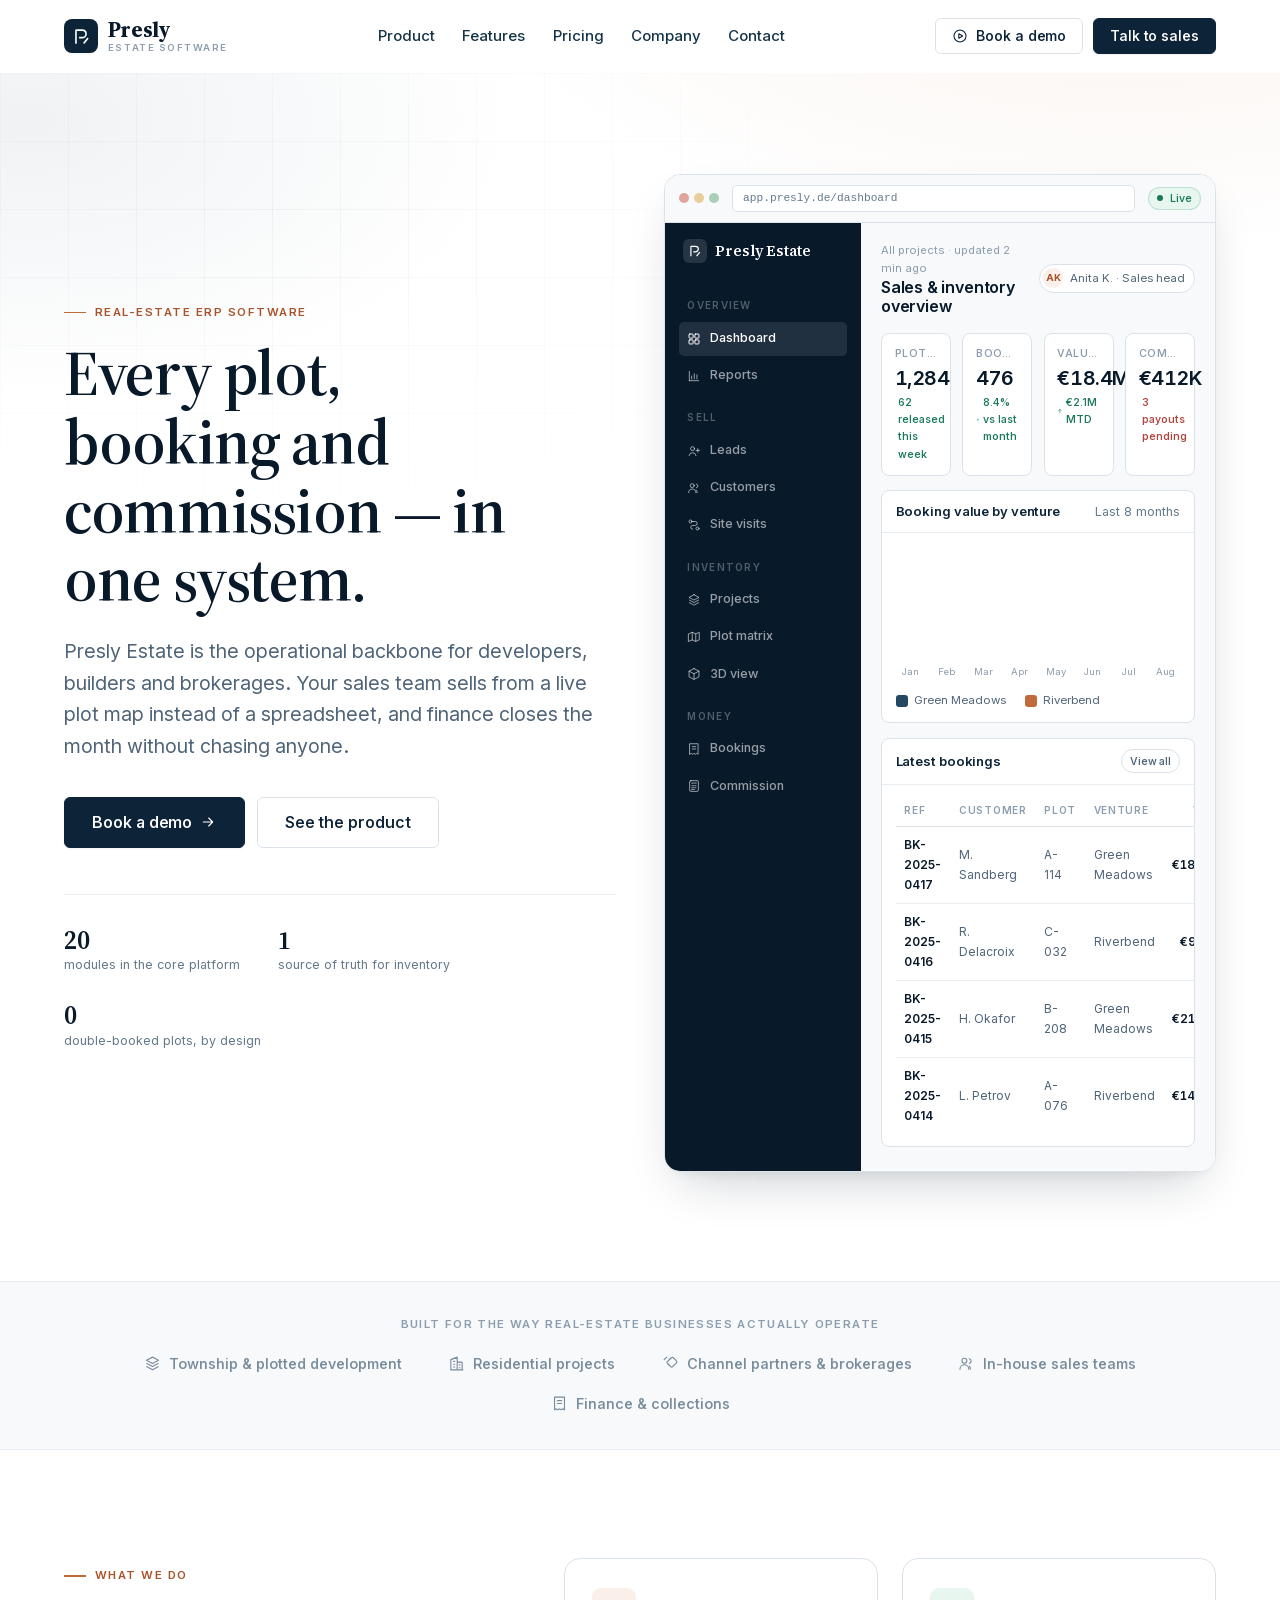
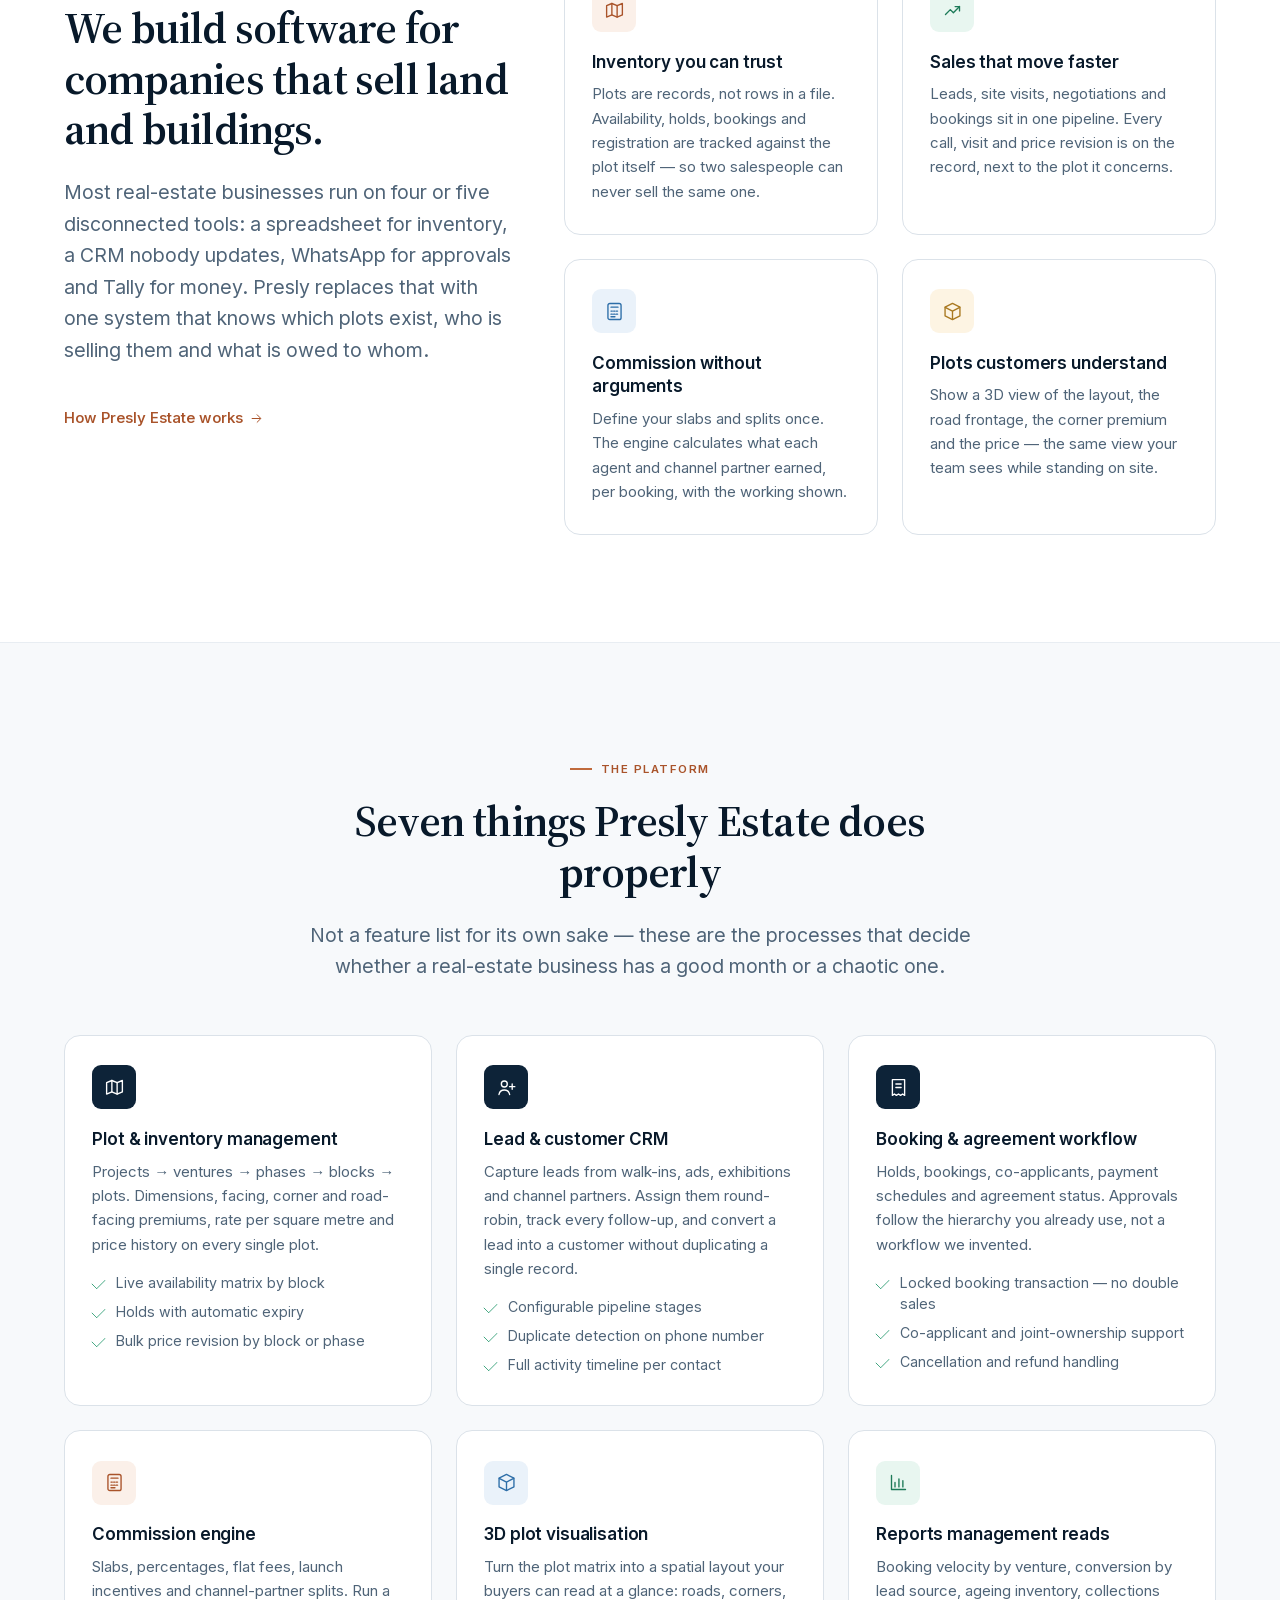
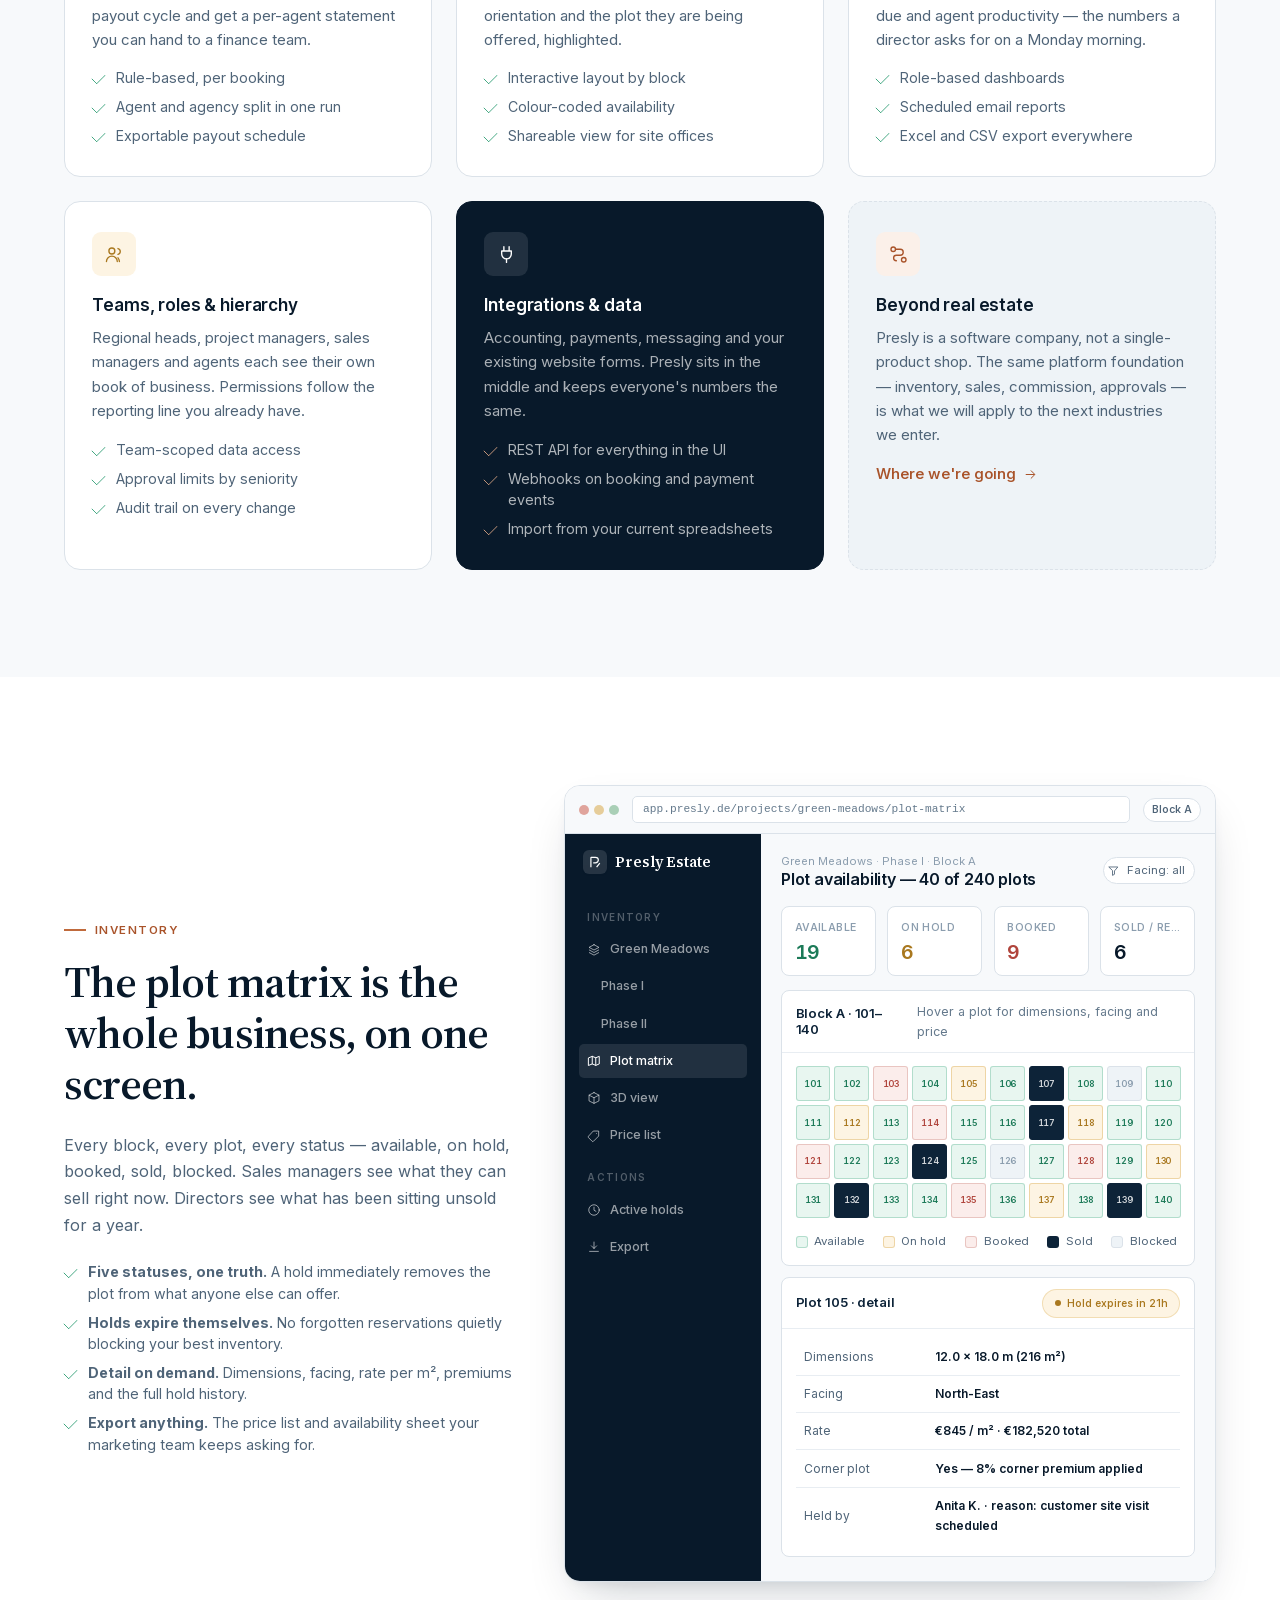
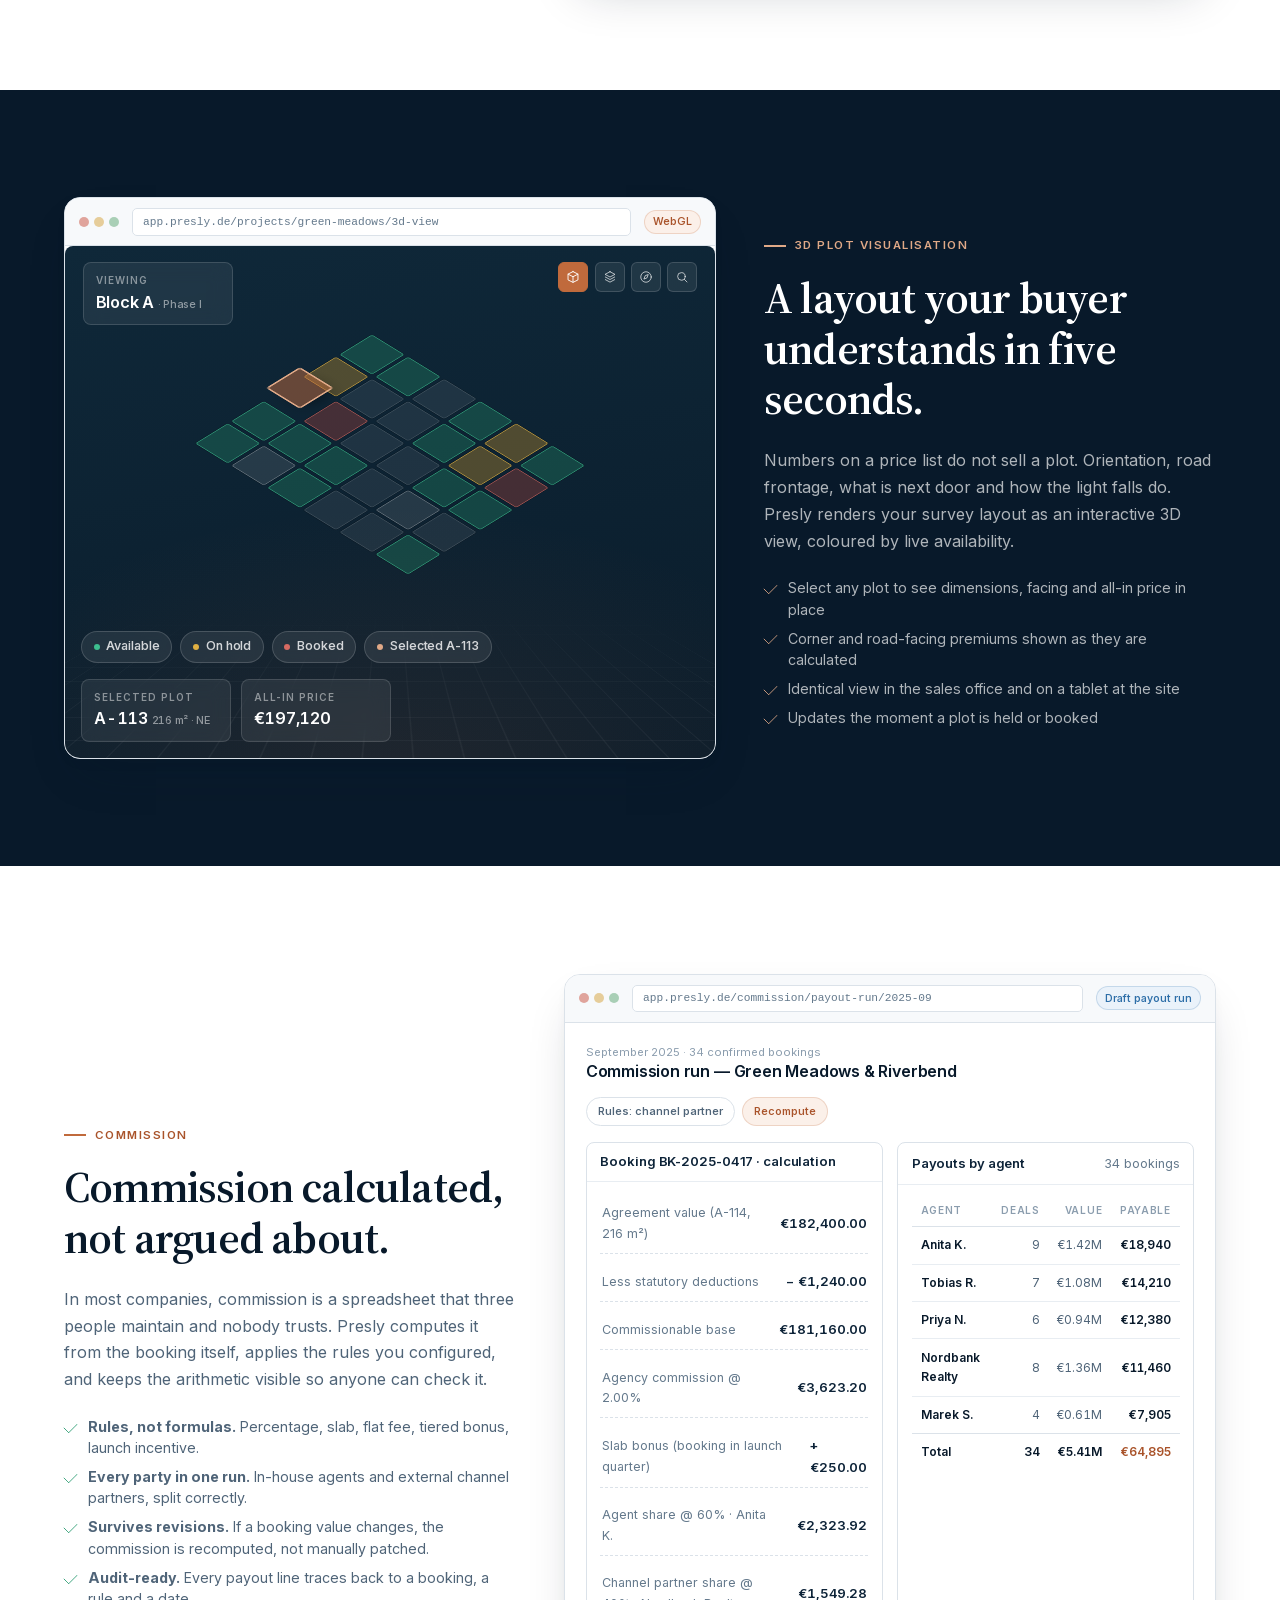
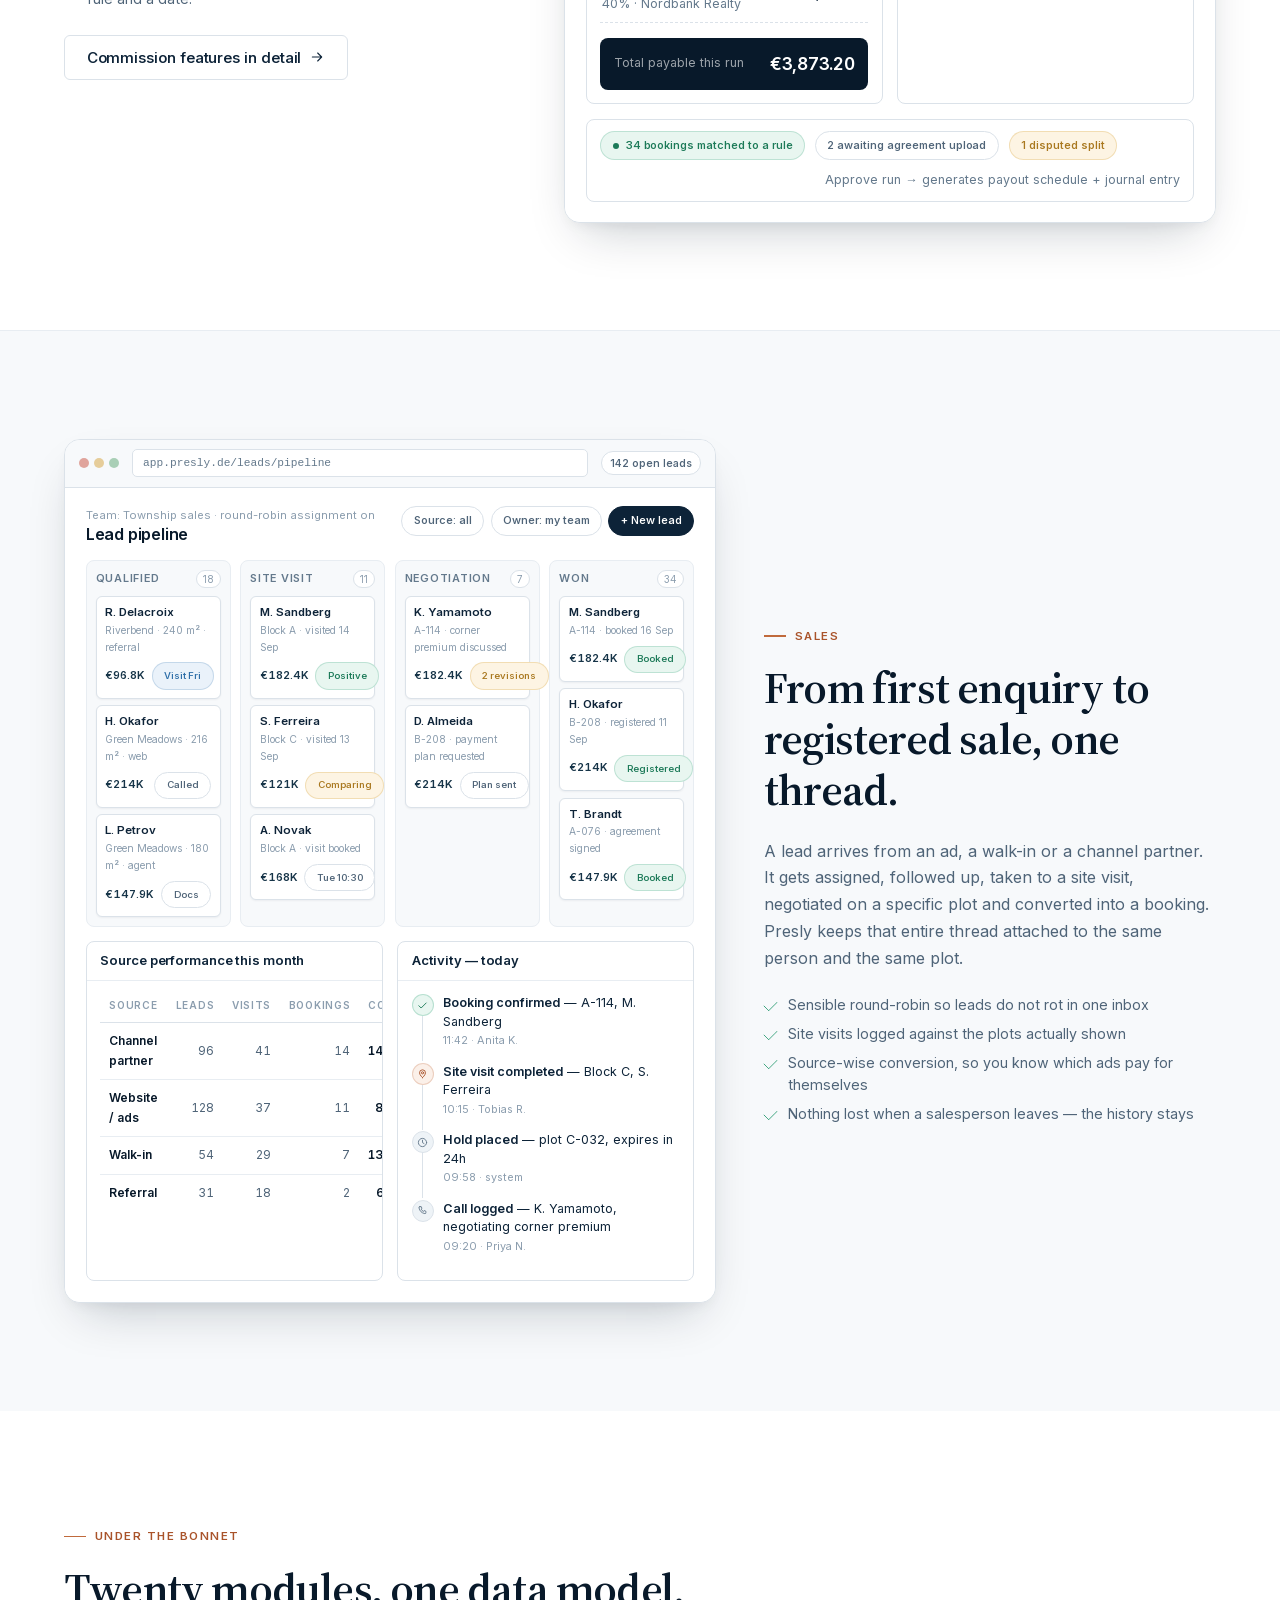
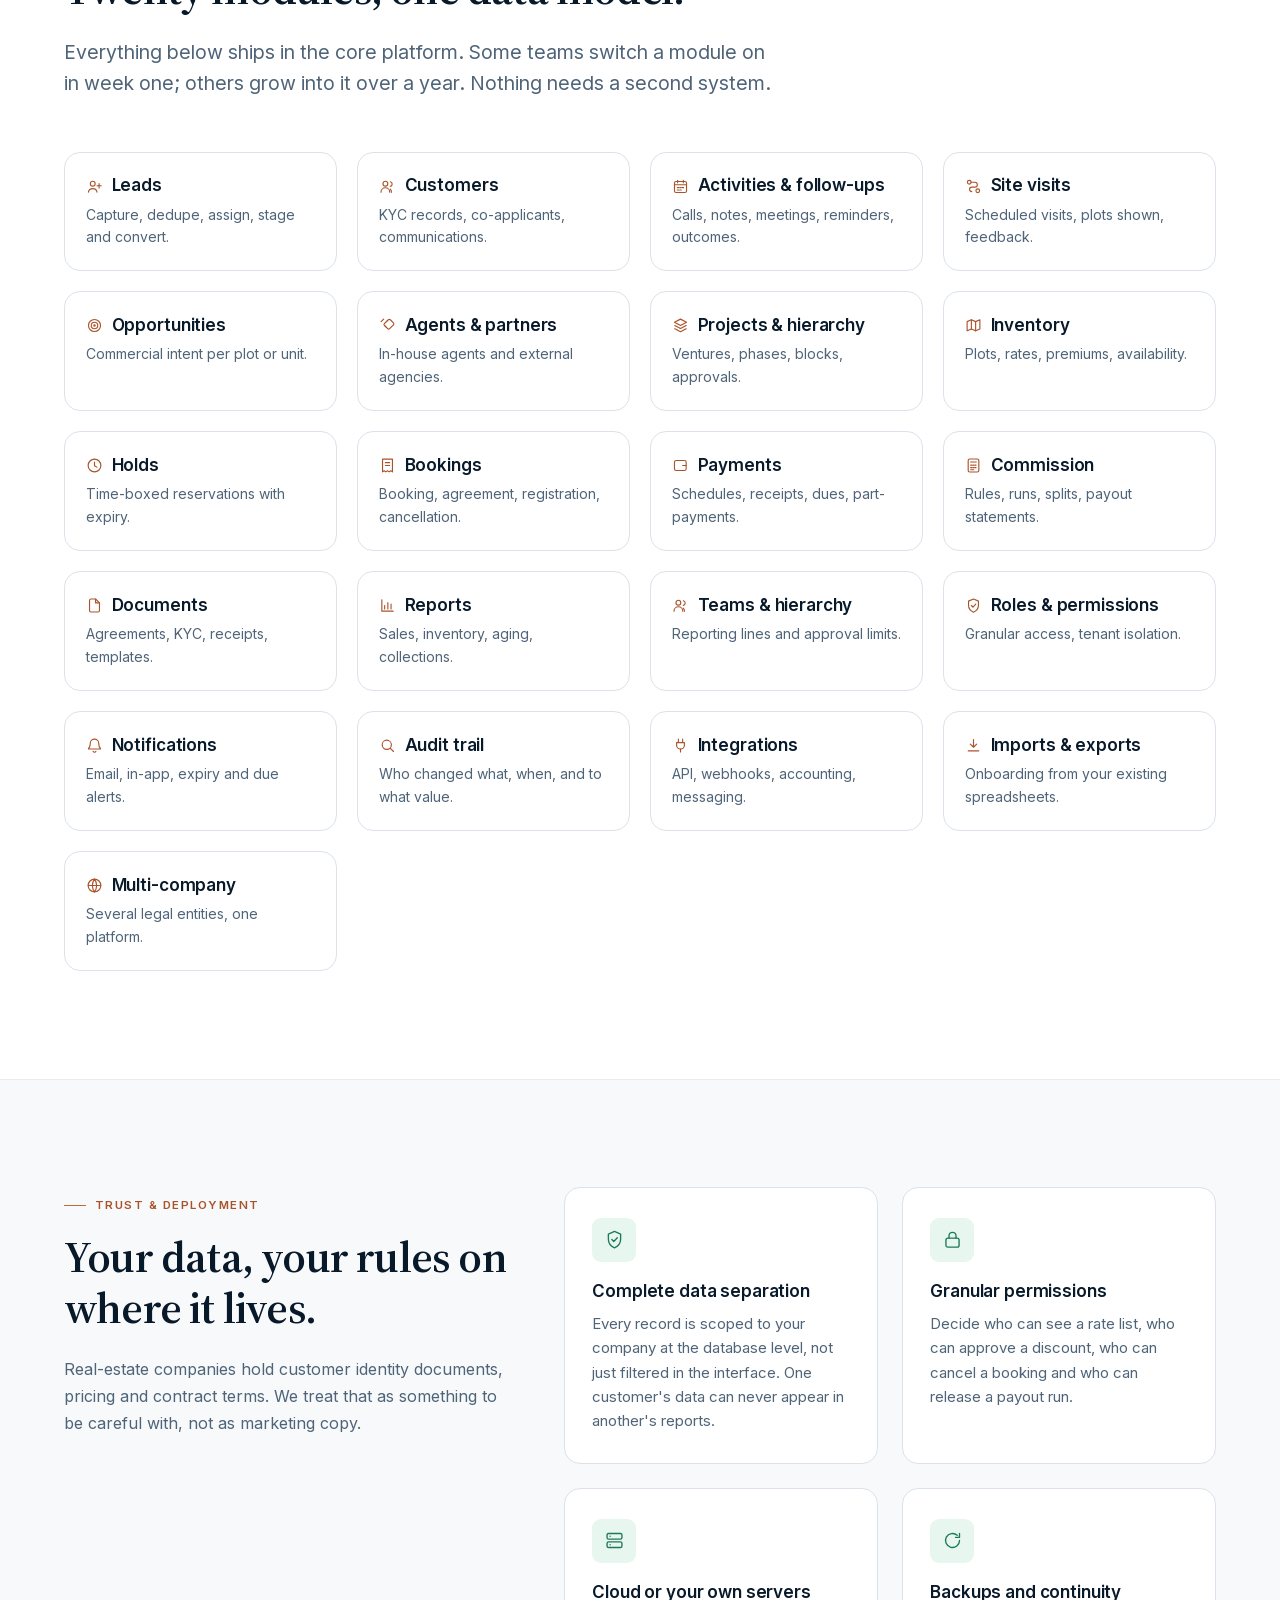
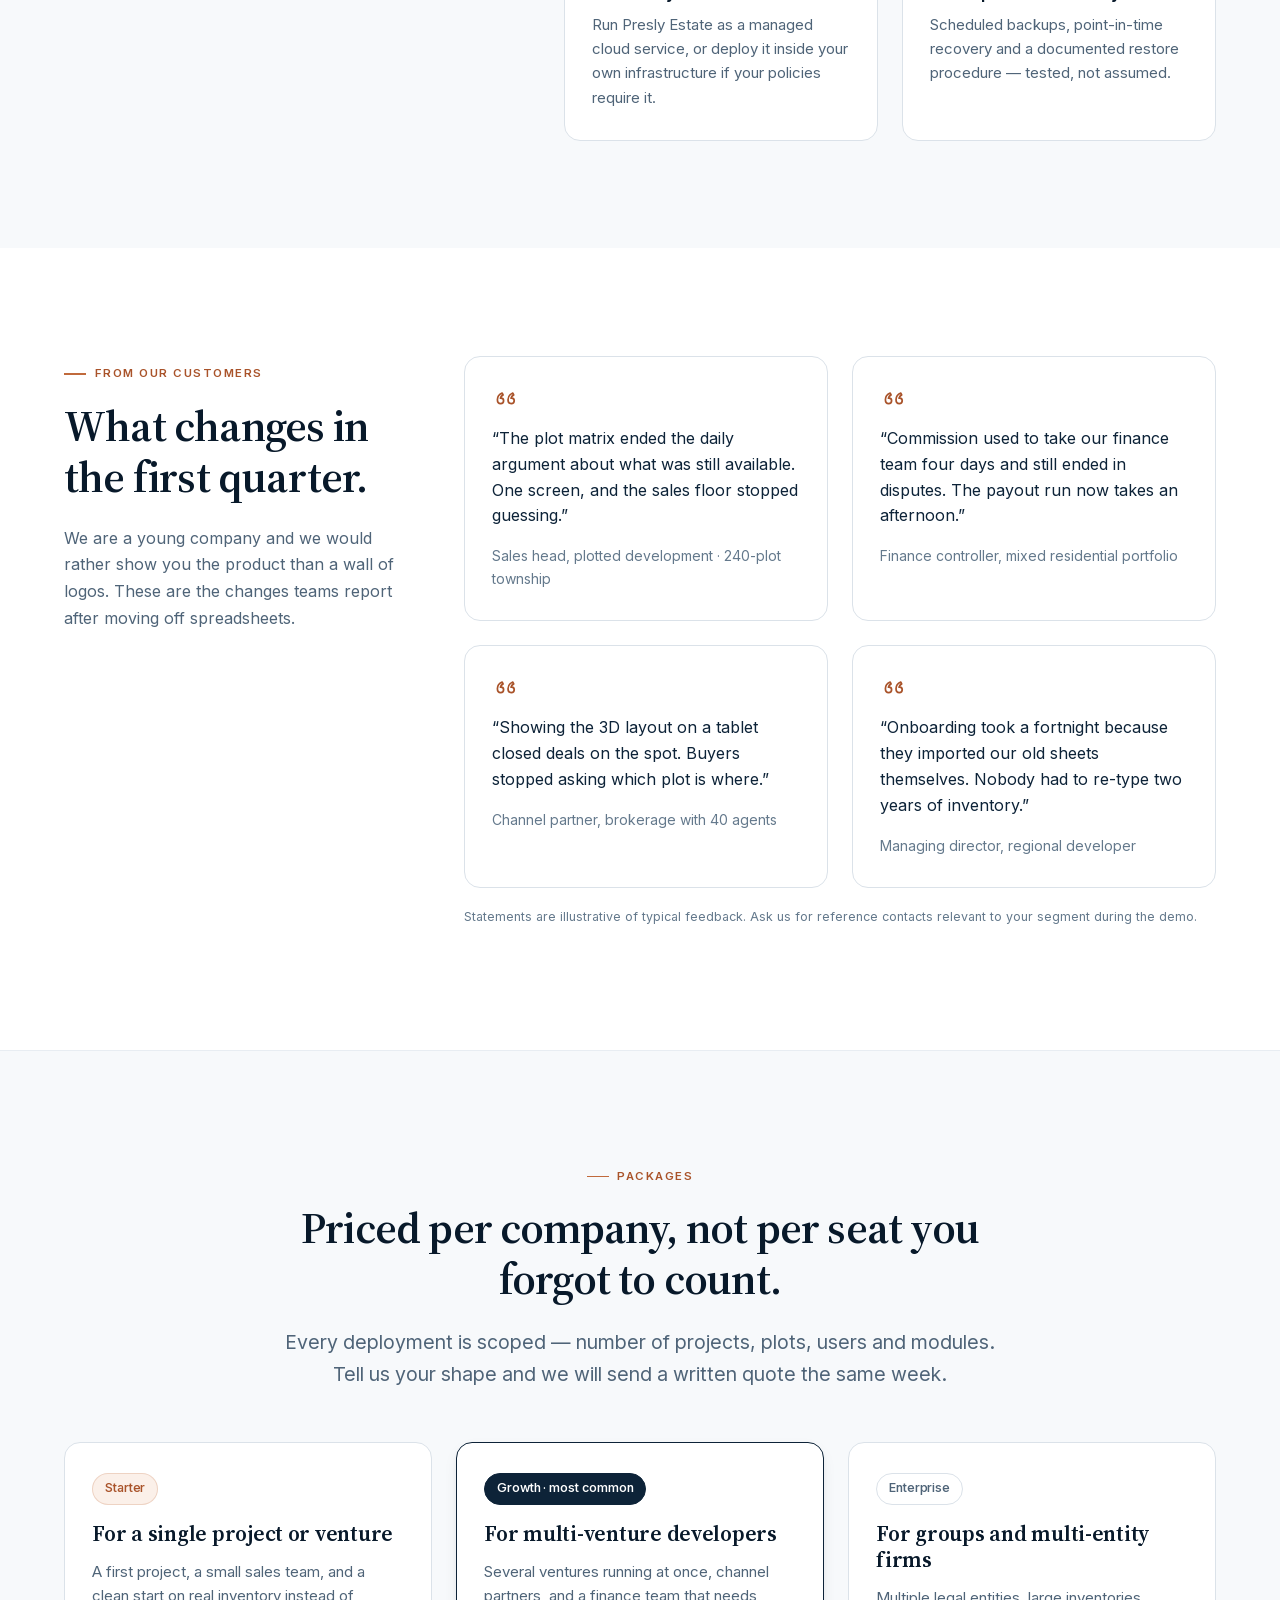
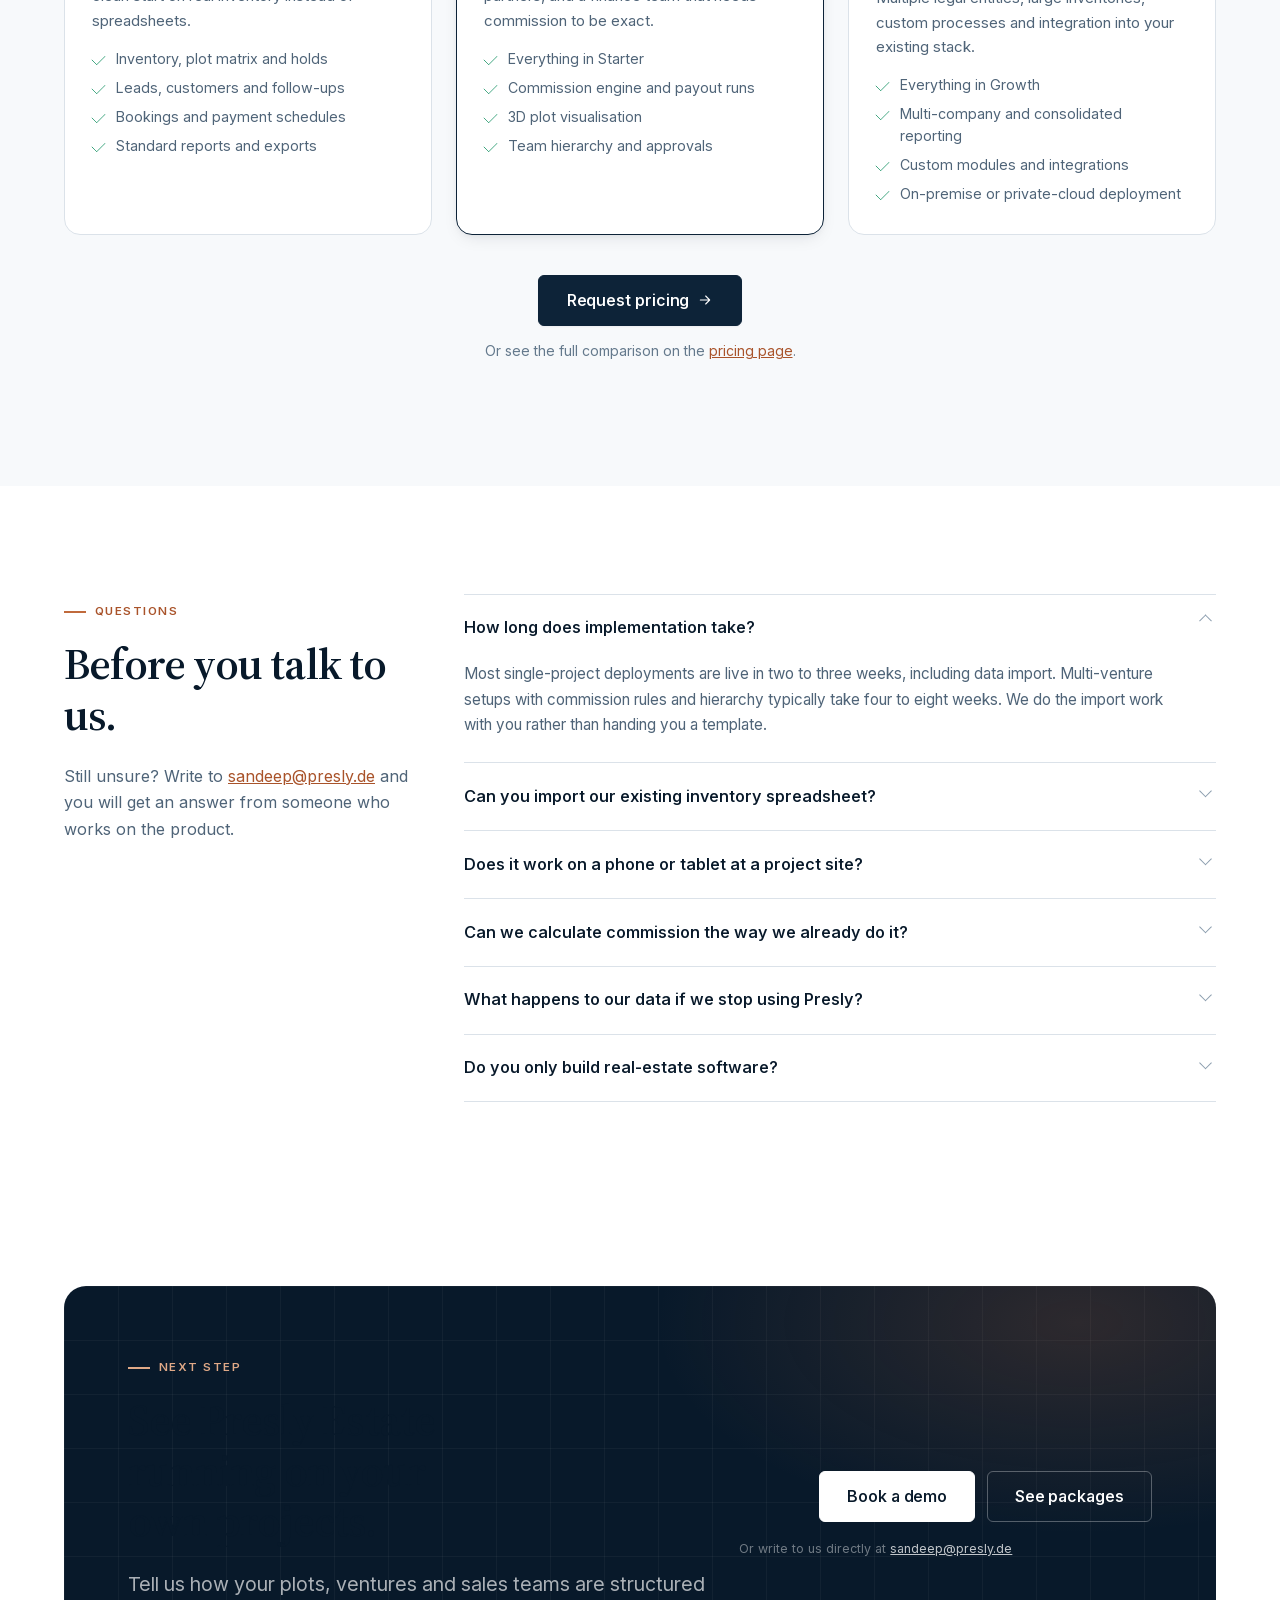
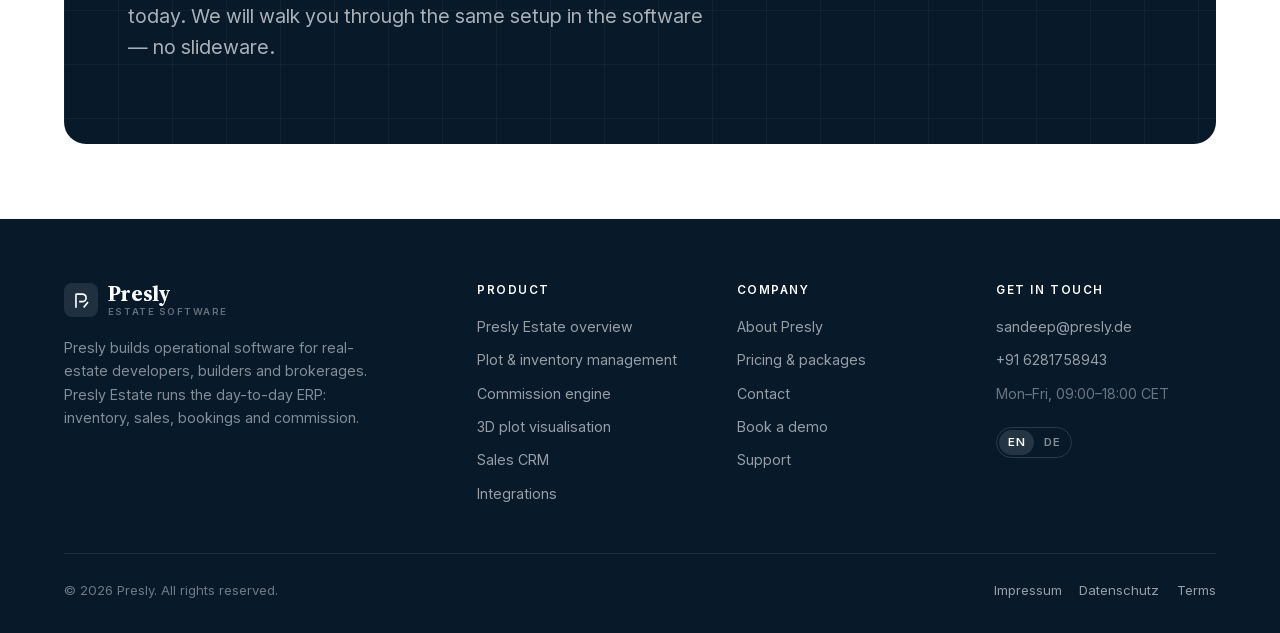
==== commit a439cc21: "Update contact details: sandeep@presly.de, +91 6281758943, India address" ====
--- a/index.html
+++ b/index.html
@@ -1337,7 +1337,7 @@
           <h2 class="t-h2">Before you talk to us.</h2>
           <p class="t-body" style="margin-top:1.1rem">
             Still unsure? Write to
-            <a href="mailto:contact@presly.de" style="color:var(--clay-600)">contact@presly.de</a>
+            <a href="mailto:sandeep@presly.de" style="color:var(--clay-600)">sandeep@presly.de</a>
             and you will get an answer from someone who works on the product.
           </p>
         </div>
@@ -1405,7 +1405,7 @@
           </div>
           <p class="t-tiny" style="margin:1.1rem 0 0;color:rgba(255,255,255,.42)">
             Or write to us directly at
-            <a href="mailto:contact@presly.de" style="color:rgba(255,255,255,.75)">contact@presly.de</a>
+            <a href="mailto:sandeep@presly.de" style="color:rgba(255,255,255,.75)">sandeep@presly.de</a>
           </p>
         </div>
       </div>
@@ -1460,8 +1460,8 @@
       <div>
         <h4>Get in touch</h4>
         <ul class="footer-links">
-          <li><a href="mailto:contact@presly.de">contact@presly.de</a></li>
-          <li><a href="tel:+490000000000">+49 (0) 000 000000</a></li>
+          <li><a href="mailto:sandeep@presly.de">sandeep@presly.de</a></li>
+          <li><a href="tel:+916281758943">+91 6281758943</a></li>
           <li><span style="color:rgba(255,255,255,.4)">Mon–Fri, 09:00–18:00 CET</span></li>
         </ul>
         <div style="margin-top:1.4rem">
